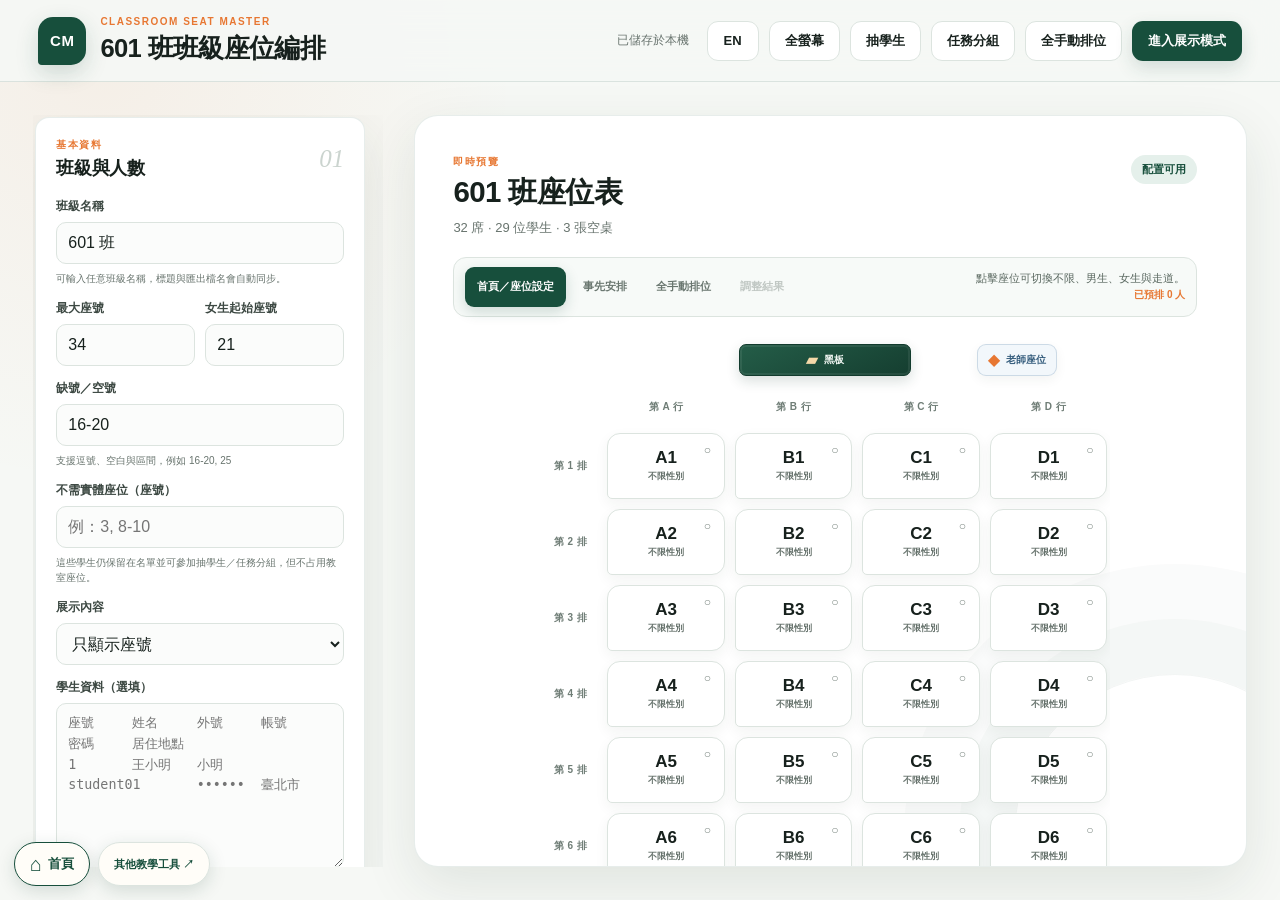
==== index.html @ 59cccfbb "feat: improve classroom layouts and activity grouping" ====
<!doctype html>
<html lang="zh-Hant">
  <head>
    <meta charset="UTF-8" />
    <meta name="viewport" content="width=device-width, initial-scale=1" />
    <meta name="color-scheme" content="light" />
    <title>Classroom Seat Master｜班級座位編排</title>
    <link rel="icon" href="data:image/svg+xml,%3Csvg xmlns='http://www.w3.org/2000/svg' viewBox='0 0 64 64'%3E%3Crect width='64' height='64' rx='16' fill='%23174f3c'/%3E%3Cpath d='M18 18h28v9H27v10h19v9H18z' fill='%23fff'/%3E%3Ccircle cx='46' cy='18' r='7' fill='%23e77732'/%3E%3C/svg%3E" />
    <link rel="stylesheet" href="assets/styles.css" />
  </head>
  <body>
    <nav class="home-navigation" aria-label="首頁導覽" data-i18n-aria-label="home.navigation">
      <button id="homeButton" class="home-button" type="button" data-go-home><span aria-hidden="true">⌂</span><span id="homeButtonText" data-i18n="home.back">回首頁</span></button>
      <a id="otherToolsLink" data-polik-category-return href="https://polik18.github.io/education.html" data-i18n="home.otherTools">其他教學工具 ↗</a>
    </nav>
    <header class="app-header">
      <div class="brand">
        <span class="brand-mark" aria-hidden="true">CM</span>
        <div>
          <p class="eyebrow">CLASSROOM SEAT MASTER</p>
          <h1 id="pageTitle">班級座位編排</h1>
        </div>
      </div>
      <div class="header-actions admin-only">
        <span class="save-status" id="saveStatus" aria-live="polite" data-i18n="common.saved">已儲存於本機</span>
        <button class="button button-secondary language-button" type="button"><span data-language-label>EN</span></button>
        <button class="button button-secondary" id="fullscreenButton" type="button" data-i18n="common.fullscreen">全螢幕</button>
        <button class="button button-secondary student-draw-open" type="button" data-i18n="picker.title">抽學生</button>
        <button class="button button-secondary" id="groupPlannerOpen" type="button" data-i18n="groups.open">任務分組</button>
        <button class="button button-secondary" id="manualStartButton" type="button" data-i18n="mode.manual">全手動排位</button>
        <button class="button button-primary" id="presentationButton" type="button" data-i18n="common.presentation">進入展示模式</button>
      </div>
      <div class="header-actions presentation-only">
        <button class="button button-secondary student-draw-open" type="button" data-i18n="picker.title">抽學生</button>
        <button class="button button-secondary language-button" type="button"><span data-language-label>EN</span></button>
        <button class="button button-secondary sound-button" id="soundButton" type="button" aria-pressed="true">
          <span aria-hidden="true">♪</span>
          <span id="soundButtonText">音效開啟</span>
        </button>
        <div class="presentation-rotation" role="group" aria-label="旋轉整間教室" data-i18n-aria-label="admin.rotateLayout">
          <button class="button button-secondary presentation-rotate-button" id="presentationRotateCounterclockwiseButton" type="button">
            <span aria-hidden="true">↶</span><span class="visually-hidden" data-i18n="admin.rotateCounterclockwise">逆時針 90°</span>
          </button>
          <button class="button button-secondary presentation-rotate-button" id="presentationRotateClockwiseButton" type="button">
            <span aria-hidden="true">↷</span><span class="visually-hidden" data-i18n="admin.rotateClockwise">順時針 90°</span>
          </button>
        </div>
        <button class="button button-secondary" id="presentationFullscreenButton" type="button" data-i18n="common.fullscreen">全螢幕</button>
        <button class="button button-quiet" id="adminButton" type="button" data-i18n="common.exitPresentation">結束展示</button>
      </div>
    </header>

    <main class="app-shell">
      <aside id="manualPanel" class="manual-panel panel-section admin-only" aria-labelledby="manualTitle" hidden>
        <h2 id="manualTitle" data-i18n="mode.manual">全手動排位</h2>
        <p id="manualProgress" aria-live="polite"></p>
        <progress id="manualProgressBar" aria-label="排位進度" data-i18n-aria-label="manual.progressLabel" max="1" value="0"></progress>
        <details class="manual-rules"><summary data-i18n="manual.rulesTitle">手動排位說明</summary><p class="manual-instructions" data-i18n="manual.instructions">選學生 → 點座位。也可拖曳；點已排學生可移動或交換。</p><p class="manual-rules-note" data-i18n="manual.rulesNote">沿用目前結果或預排位置起步。手動排位由老師決定，不套用抽籤的性別與固定限制；走道不能坐人。</p></details>
        <p id="manualCapacity" class="manual-capacity" role="alert" hidden></p>
        <label class="field"><span class="visually-hidden" data-i18n="manual.search">搜尋座號或姓名</span><input id="manualSearch" type="search" autocomplete="off" placeholder="搜尋座號／姓名" data-i18n-placeholder="manual.search" /></label>
        <div class="manual-filters" role="group" aria-label="名單篩選" data-i18n-aria-label="manual.filterLabel">
          <button type="button" data-manual-filter="pending" aria-pressed="true" data-i18n="manual.pending">待排學生</button>
          <button type="button" data-manual-filter="all" aria-pressed="false" data-i18n="manual.all">全班名單</button>
        </div>
        <div id="manualStudents" class="manual-students"></div>
        <h3 class="manual-subheading" data-i18n="manual.nonSeatHeading">不需實體座位</h3>
        <div id="manualNonSeatStudents" class="manual-students non-seat-roster"></div>
        <div class="manual-selection">
          <strong id="manualCurrent" aria-live="polite"></strong>
          <label class="manual-auto"><input id="manualAutoNext" type="checkbox" checked /><span data-i18n="manual.autoNext">排好後自動選下一位</span></label>
          <div class="manual-tools">
            <button id="manualUnseatButton" class="button button-secondary" type="button" data-i18n="manual.unseat">移回待排</button>
            <button id="manualCancelSelection" class="button button-secondary" type="button" data-i18n="manual.cancelSelection">取消選取</button>
            <button id="manualUndoButton" class="button button-secondary" type="button" data-i18n="manual.undo">復原</button>
            <button id="manualRedoButton" class="button button-secondary" type="button" data-i18n="manual.redo">重做</button>
          </div>
          <p id="manualFeedback" class="manual-feedback" role="status" aria-live="polite" data-i18n="manual.saved">草稿自動儲存，可隨時回來繼續。</p>
          <button id="manualFinishButton" class="button button-primary" type="button" data-i18n="manual.finish">完成並展示</button>
          <button id="manualClearButton" class="button button-quiet" type="button" data-i18n="manual.clear">全部移回待排</button>
        </div>
      </aside>
      <aside class="control-panel admin-only" aria-label="座位設定">
        <section class="panel-section">
          <div class="section-heading">
            <div>
              <p class="step-label" data-i18n="admin.basic">基本資料</p>
              <h2 data-i18n="admin.classAndStudents">班級與人數</h2>
            </div>
            <span class="section-number">01</span>
          </div>

          <label class="field field-wide">
            <span data-i18n="admin.className">班級名稱</span>
            <input id="classNameInput" type="text" maxlength="30" value="601 班" />
            <small data-i18n="admin.classNameHelp">可輸入任意班級名稱，標題與匯出檔名會自動同步。</small>
          </label>

          <div class="field-grid">
            <label class="field">
              <span data-i18n="admin.maxNumber">最大座號</span>
              <input id="maxNumberInput" type="number" min="1" max="999" value="34" />
            </label>
            <label class="field">
              <span data-i18n="admin.femaleStart">女生起始座號</span>
              <input id="femaleStartInput" type="number" min="1" max="999" value="21" />
            </label>
          </div>

          <label class="field field-wide">
            <span data-i18n="admin.emptyNumbers">缺號／空號</span>
            <input id="emptyNumbersInput" type="text" value="16-20" placeholder="例：16-20, 25" data-i18n-placeholder="admin.emptyPlaceholder" />
            <small data-i18n="admin.emptyHelp">支援逗號、空白與區間，例如 16-20, 25</small>
          </label>

          <label class="field field-wide">
            <span data-i18n="admin.noPhysicalSeat">不需實體座位（座號）</span>
            <input id="seatExcludedNumbersInput" type="text" value="" placeholder="例：3, 8-10" data-i18n-placeholder="admin.noPhysicalSeatPlaceholder" />
            <small data-i18n="admin.noPhysicalSeatHelp">這些學生仍保留在名單並可參加抽學生／任務分組，但不占用教室座位。</small>
          </label>

          <label class="field field-wide">
            <span data-i18n="admin.displayContent">展示內容</span>
            <select id="displayModeInput">
              <option value="number" data-i18n="admin.numberOnly">只顯示座號</option>
              <option value="name" data-i18n="admin.nameOnly">只顯示姓名</option>
              <option value="both" data-i18n="admin.numberAndName">座號＋姓名</option>
            </select>
          </label>

          <label class="field field-wide">
            <span data-i18n="admin.studentData">學生資料（選填）</span>
            <textarea id="studentDataInput" rows="7" placeholder="座號　姓名　外號　帳號　密碼　居住地點" data-i18n-placeholder="admin.dataPlaceholder"></textarea>
            <small data-i18n="admin.dataHelp">第一列填欄名，可直接貼上 Excel；姓名後方可增加任意資料欄位。</small>
            <small class="privacy-note" data-i18n="admin.dataPrivacy">資料會在展示模式點擊學生卡牌後顯示；密碼類欄位預設遮罩，請仍避免輸入不應公開的敏感資訊。</small>
          </label>

          <div class="student-summary" id="studentSummary" aria-live="polite"></div>
        </section>

        <section class="panel-section">
          <div class="section-heading">
            <div>
              <p class="step-label" data-i18n="admin.space">空間配置</p>
              <h2 data-i18n="admin.grid">教室網格</h2>
            </div>
            <span class="section-number">02</span>
          </div>

          <div class="field-grid" id="gridDimensions">
            <label class="field">
              <span data-i18n="admin.columns">直行數</span>
              <input id="colsInput" type="number" min="1" max="12" value="4" />
            </label>
            <label class="field">
              <span data-i18n="admin.rows">橫排數</span>
              <input id="rowsInput" type="number" min="1" max="12" value="8" />
            </label>
          </div>

          <div class="layout-rotation">
            <div>
              <strong data-i18n="admin.rotateLayout">旋轉整間教室</strong>
              <small data-i18n="admin.rotateHelp">每次旋轉 90°；學生座位、黑板、門與老師座位會一起轉，座位屬性、預排與抽籤結果都會保留。</small>
            </div>
            <div class="rotation-buttons">
              <button class="button button-secondary" id="rotateCounterclockwiseButton" type="button">
                <span aria-hidden="true">↶</span><span data-i18n="admin.rotateCounterclockwise">逆時針 90°</span>
              </button>
              <button class="button button-secondary" id="rotateClockwiseButton" type="button">
                <span data-i18n="admin.rotateClockwise">順時針 90°</span><span aria-hidden="true">↷</span>
              </button>
            </div>
          </div>

          <div class="room-template-tools">
            <strong data-i18n="room.templates">教室版型</strong>
            <div class="room-template-buttons">
              <button class="button button-secondary" type="button" data-room-template="grid" data-i18n="room.templateGrid">矩形網格</button>
              <button class="button button-secondary" type="button" data-room-template="islands" data-i18n="room.templateIslands">島型小組桌</button>
              <button class="button button-secondary" type="button" data-room-template="round" data-i18n="room.templateRound">圓桌</button>
              <button class="button button-secondary" type="button" data-room-template="u" data-i18n="room.templateU">U 型教室</button>
              <button class="button button-secondary" id="roomUndoButton" type="button" data-i18n="room.undo" disabled>復原桌位編輯</button>
              <button class="button button-secondary" id="roomRedoButton" type="button" data-i18n="room.redo" disabled>重做桌位編輯</button>
            </div>
            <div id="roomLayoutToolbar" class="room-layout-toolbar" hidden>
              <label class="room-edit-toggle"><input id="roomEditToggle" type="checkbox"><span data-i18n="room.editLayout">編輯桌組與動線</span></label>
              <label class="room-edit-toggle"><span data-i18n="room.tableShape">選取桌型</span><select id="roomTableTypeSelect"><option value="rect" data-i18n="room.shapeRect">矩形桌</option><option value="round" data-i18n="room.shapeRound">圓桌</option><option value="u" data-i18n="room.shapeU">U 型桌</option></select></label>
              <label class="room-edit-toggle"><span data-i18n="room.tableWidth">桌寬 %</span><input id="roomTableWidthInput" type="number" min="18" max="80" value="30"></label>
              <label class="room-edit-toggle"><span data-i18n="room.tableHeight">桌高 %</span><input id="roomTableHeightInput" type="number" min="18" max="80" value="30"></label>
              <button id="roomRotateLeft" class="button button-secondary" type="button" data-i18n="room.rotateLeft">左轉 15°</button>
              <button id="roomRotateRight" class="button button-secondary" type="button" data-i18n="room.rotateRight">右轉 15°</button>
              <button id="roomDuplicateTable" class="button button-secondary" type="button" data-i18n="room.duplicate">複製桌組</button>
              <button id="roomAddTable" class="button button-secondary" type="button" data-i18n="room.addTable">新增 4 人桌</button>
              <button id="roomAddSeat" class="button button-secondary" type="button" data-i18n="room.addSeat">為選取桌加座位</button>
              <button id="roomRemoveSeat" class="button button-secondary" type="button" data-i18n="room.removeSeat">移除選取桌末位</button>
              <label class="room-edit-toggle"><span data-i18n="room.seatCount">每桌座位數</span><input id="roomSeatCountInput" type="number" min="1" max="60" value="4"></label>
              <label class="room-edit-toggle"><span data-i18n="room.seatX">選取座位 X</span><input id="roomSeatXInput" type="number" min="2" max="98" step="1" disabled></label>
              <label class="room-edit-toggle"><span data-i18n="room.seatY">Y</span><input id="roomSeatYInput" type="number" min="2" max="98" step="1" disabled></label>
              <button id="roomAutoArrangeSeats" class="button button-secondary" type="button" data-i18n="room.autoArrangeSeats">自動排列此桌座位</button>
              <label class="room-edit-toggle" id="roomUOpeningControl"><span data-i18n="room.opening">U 型開口</span><select id="roomUOpeningSelect"><option value="bottom" data-i18n="room.openBottom">朝下</option><option value="top" data-i18n="room.openTop">朝上</option><option value="left" data-i18n="room.openLeft">朝左</option><option value="right" data-i18n="room.openRight">朝右</option></select></label>
              <label class="room-edit-toggle" id="roomRoundRadiusControl"><span data-i18n="room.roundRadius">圓桌座位半徑</span><input id="roomRoundRadiusInput" type="range" min="28" max="49" value="44"></label>
              <div id="roomEdgeControls" class="room-edge-controls">
                <label><span data-i18n="room.edgeTop">上邊</span><input id="roomEdgeTopInput" data-room-edge="top" type="number" min="0" max="60"></label>
                <label><span data-i18n="room.edgeRight">右邊</span><input id="roomEdgeRightInput" data-room-edge="right" type="number" min="0" max="60"></label>
                <label><span data-i18n="room.edgeBottom">下邊</span><input id="roomEdgeBottomInput" data-room-edge="bottom" type="number" min="0" max="60"></label>
                <label><span data-i18n="room.edgeLeft">左邊</span><input id="roomEdgeLeftInput" data-room-edge="left" type="number" min="0" max="60"></label>
              </div>
              <button id="roomDeleteTable" class="button button-secondary" type="button" data-i18n="room.delete">刪除選取桌</button>
              <button id="roomAddPath" class="button button-secondary" type="button" data-i18n="room.addPath">新增輪椅／主要通道</button>
              <label class="path-width-control"><span data-i18n="room.pathWidth">通道寬度</span><input id="roomPathWidthInput" type="range" min="3" max="24" value="8"></label>
              <label class="path-width-control"><span data-i18n="room.zoom">畫布縮放</span><input id="roomZoomInput" type="range" min="60" max="150" value="100"><output id="roomZoomOutput">100%</output></label>
              <button id="roomZoomReset" class="button button-secondary" type="button" data-i18n="room.zoomReset">重設視圖</button>
            </div>
            <p id="roomGeometryStatus" class="room-geometry-status" role="status"></p>
            <small class="room-geometry-help" data-i18n="room.geometryHelp">調整桌型、開口、各邊座位數或自動排列，會重排該桌座位；手動位置可用復原還原。</small>
            <small data-i18n="room.templateHelp">版型可拖曳桌組；通道以獨立區域表示，不會產生座位。桌面拖曳外，亦可用工具列旋轉與複製。</small>
          </div>

          <div class="gender-patterns">
            <div class="gender-pattern-heading">
              <strong data-i18n="admin.genderPatterns">男女交錯快速配置</strong>
              <small data-i18n="admin.genderPatternsHelp">一鍵套用男女座位限制；走道會保留，人數不平均時會自動留下必要的不限座位。</small>
            </div>
            <div class="gender-pattern-buttons">
              <button class="gender-pattern-button" type="button" data-gender-pattern="tableSequence" hidden>
                <span class="gender-pattern-preview pattern-rows" aria-hidden="true"><i></i><i></i><i></i><i></i></span>
                <span data-i18n="admin.genderTableSequence">各桌依座位順序交錯</span>
              </button>
              <button class="gender-pattern-button" type="button" data-gender-pattern="rows">
                <span class="gender-pattern-preview pattern-rows" aria-hidden="true"><i></i><i></i><i></i><i></i></span>
                <span data-i18n="admin.genderRows">橫排交錯</span>
              </button>
              <button class="gender-pattern-button" type="button" data-gender-pattern="columns">
                <span class="gender-pattern-preview pattern-columns" aria-hidden="true"><i></i><i></i><i></i><i></i></span>
                <span data-i18n="admin.genderColumns">直行交錯</span>
              </button>
              <button class="gender-pattern-button" type="button" data-gender-pattern="checkerboard">
                <span class="gender-pattern-preview pattern-checkerboard" aria-hidden="true"><i></i><i></i><i></i><i></i></span>
                <span data-i18n="admin.genderCheckerboard">棋盤交錯</span>
              </button>
            </div>
          </div>

          <div class="room-marker-settings">
            <div class="room-marker-heading">
              <strong data-i18n="admin.roomMarkers">教室標記位置</strong>
              <small data-i18n="admin.roomMarkersHelp">黑板、門與老師座位可各自放在教室四周，也可隱藏。</small>
            </div>
            <div class="room-marker-fields">
              <div class="room-marker-control">
                <label class="field">
                  <span data-i18n="admin.boardPosition">黑板</span>
                  <select id="boardPositionInput" data-room-position-select></select>
                </label>
                <label class="field range-field">
                  <span class="range-label"><span data-i18n="admin.boardLength">黑板長度</span><output id="boardLengthOutput" for="boardLengthInput">3 / 5</output></span>
                  <input id="boardLengthInput" type="range" min="1" max="5" step="1" value="3" />
                </label>
              </div>
              <div class="room-marker-control">
                <label class="field">
                  <span data-i18n="admin.doorPosition">門</span>
                  <select id="doorPositionInput" data-room-position-select></select>
                </label>
                <label class="field range-field">
                  <span class="range-label"><span data-i18n="admin.positionFineTune">位置微調</span><output id="doorOffsetOutput" for="doorOffsetInput">0 px</output></span>
                  <input id="doorOffsetInput" type="range" min="-60" max="60" step="1" value="0" />
                </label>
              </div>
              <div class="room-marker-control">
                <label class="field">
                  <span data-i18n="admin.teacherPosition">老師座位</span>
                  <select id="teacherPositionInput" data-room-position-select></select>
                </label>
                <label class="field range-field">
                  <span class="range-label"><span data-i18n="admin.positionFineTune">位置微調</span><output id="teacherOffsetOutput" for="teacherOffsetInput">0 px</output></span>
                  <input id="teacherOffsetInput" type="range" min="-60" max="60" step="1" value="0" />
                </label>
              </div>
            </div>
          </div>

          <div class="legend" aria-label="座位狀態圖例">
            <span><i class="legend-dot general"></i><b data-i18n="seat.generalShort">不限</b></span>
            <span><i class="legend-dot male"></i><b data-i18n="seat.maleShort">男生</b></span>
            <span><i class="legend-dot female"></i><b data-i18n="seat.femaleShort">女生</b></span>
            <span><i class="legend-dot aisle"></i><b data-i18n="seat.aisleShort">走道</b></span>
          </div>

          <p class="hint-box" data-i18n="admin.gridHelp">行數、排數可隨時增減，變更後會自動重建網格並保留仍存在的座位設定。點座位切換四種狀態；點右上角可固定座號，點外圍標籤可整批切換。</p>
        </section>

        <section class="panel-section compact-section">
          <div class="section-heading">
            <div>
              <p class="step-label" data-i18n="admin.dataTools">資料工具</p>
              <h2 data-i18n="admin.backupReset">備份與重設</h2>
            </div>
            <span class="section-number">03</span>
          </div>
          <div class="tool-grid">
            <button class="button button-secondary" id="exportButton" type="button" data-i18n="admin.export">匯出設定</button>
            <button class="button button-secondary" id="importButton" type="button" data-i18n="admin.import">匯入設定</button>
            <button class="button button-secondary" id="clearPinsButton" type="button" data-i18n="admin.clearPins">清除固定</button>
            <button class="button button-danger" id="resetButton" type="button" data-i18n="admin.reset">恢復預設</button>
          </div>
          <input id="importFileInput" type="file" accept="application/json,.json" hidden />
        </section>
      </aside>

      <section class="classroom-stage" aria-label="教室座位圖">
        <div class="presentation-decor presentation-only" aria-hidden="true">
          <span class="aurora aurora-one"></span>
          <span class="aurora aurora-two"></span>
          <span class="spark spark-one">✦</span>
          <span class="spark spark-two">✦</span>
          <span class="spark spark-three">·</span>
        </div>
        <div class="stage-heading">
          <div>
            <p class="step-label admin-only" data-i18n="stage.preview">即時預覽</p>
            <h2 id="stageTitle">601 班座位表</h2>
            <p class="stage-subtitle admin-only" id="stageSubtitle">32 席 · 29 位學生 · 3 張空桌</p>
            <p class="stage-subtitle presentation-only" data-i18n="stage.draw">座位抽籤</p>
          </div>
          <div class="status-key admin-only">
            <span id="capacityBadge">容量充足</span>
          </div>
        </div>

        <div class="admin-mode-bar admin-only" aria-label="管理模式">
          <div class="mode-tabs" role="tablist">
            <button class="mode-tab is-active" type="button" data-admin-mode="layout" role="tab" aria-selected="true" data-i18n="mode.layout">首頁／座位設定</button>
            <button class="mode-tab" type="button" data-admin-mode="prearrange" role="tab" aria-selected="false" data-i18n="mode.prearrange">事先安排</button>
            <button class="mode-tab" type="button" data-admin-mode="manual" role="tab" aria-selected="false" data-i18n="mode.manual">全手動排位</button>
            <button class="mode-tab" id="adjustModeButton" type="button" data-admin-mode="adjust" role="tab" aria-selected="false" data-i18n="mode.adjust" disabled>調整結果</button>
          </div>
          <div class="mode-guidance">
            <p id="adminModeHelp">點擊座位可切換不限、男生、女生與走道。</p>
            <span id="prearrangeCount">已預排 0 人</span>
          </div>
        </div>

        <div class="room-layout" id="roomLayout">
          <div class="room-edge room-edge-top">
            <div class="room-slot" data-room-slot="top-start"></div>
            <div class="room-slot" data-room-slot="top-center"></div>
            <div class="room-slot" data-room-slot="top-end"></div>
          </div>
          <div class="room-edge room-edge-left">
            <div class="room-slot" data-room-slot="left-start"></div>
            <div class="room-slot" data-room-slot="left-center"></div>
            <div class="room-slot" data-room-slot="left-end"></div>
          </div>
          <div class="grid-scroll">
            <div id="seatGrid" class="seat-grid" aria-label="座位配置網格"></div>
          </div>
          <div class="room-edge room-edge-right">
            <div class="room-slot" data-room-slot="right-start"></div>
            <div class="room-slot" data-room-slot="right-center"></div>
            <div class="room-slot" data-room-slot="right-end"></div>
          </div>
          <div class="room-edge room-edge-bottom">
            <div class="room-slot" data-room-slot="bottom-start"></div>
            <div class="room-slot" data-room-slot="bottom-center"></div>
            <div class="room-slot" data-room-slot="bottom-end"></div>
          </div>
        </div>

        <div class="draw-panel presentation-only">
          <p id="drawMessage" data-i18n="draw.ready">按下按鈕，開始公平隨機排位</p>
          <button class="draw-button" id="drawButton" type="button">
            <span class="draw-icon" aria-hidden="true">↻</span>
            <span id="drawButtonText" data-i18n="draw.start">開始抽籤</span>
          </button>
          <button class="button button-secondary" id="skipDrawButton" type="button" data-i18n="draw.skip" hidden>直接揭曉</button>
        </div>

        <div id="drawSpotlight" class="draw-spotlight" aria-hidden="true"></div>
        <div id="drawCountdown" class="draw-countdown presentation-only" aria-live="polite" aria-atomic="true">
          <p class="countdown-caption" data-i18n="draw.getReady">全班注意，座位即將揭曉</p>
          <span id="drawCountdownText">3</span>
        </div>
        <div id="celebrationLayer" class="celebration-layer presentation-only" aria-hidden="true"></div>
      </section>
    </main>

    <dialog id="studentDrawDialog" class="student-draw-dialog" aria-labelledby="studentDrawTitle">
      <div class="student-draw-shell">
        <header class="student-draw-header">
          <div><p class="step-label" id="studentDrawClass"></p><h2 id="studentDrawTitle" data-i18n="picker.title">抽學生</h2></div>
          <div class="student-draw-actions">
            <button class="button button-secondary" type="button" data-go-home data-i18n="home.back">回首頁</button>
            <button id="studentDrawSound" class="button button-secondary" type="button" aria-pressed="true"></button>
            <button id="studentDrawClose" class="button button-secondary" type="button" data-i18n="picker.close">關閉</button>
          </div>
        </header>
        <div class="student-draw-settings">
          <label><span data-i18n="picker.count">一次抽幾位</span><input id="studentDrawCount" type="number" min="1" max="999" step="1" value="1" required /></label>
          <label class="picker-repeat"><input id="studentDrawNoRepeat" type="checkbox" checked /><span data-i18n="picker.noRepeat">本輪不重複</span></label>
          <span id="studentDrawPool"></span>
        </div>
        <section id="studentDrawStage" class="student-draw-stage" aria-busy="false">
          <div class="picker-orbit" aria-hidden="true"></div>
          <p id="studentDrawPhase" class="picker-phase" data-i18n="picker.ready">下一位，會是誰？</p>
          <div id="studentDrawCards" class="student-draw-cards"></div>
          <div id="studentDrawConfetti" class="celebration-layer" aria-hidden="true"></div>
        </section>
        <p id="studentDrawAnnouncement" class="visually-hidden" role="status" aria-live="polite" aria-atomic="true"></p>
        <div class="student-draw-controls">
          <button id="studentDrawStart" class="draw-button" type="button" data-i18n="picker.start">開始抽學生</button>
          <button id="studentDrawSkip" class="button button-secondary" type="button" data-i18n="draw.skip" hidden>直接揭曉</button>
          <button id="studentDrawReset" class="button button-secondary" type="button" data-i18n="picker.reset">重開一輪</button>
        </div>
        <details class="student-draw-history"><summary data-i18n="picker.history">本輪抽選紀錄</summary><ol id="studentDrawHistory"></ol></details>
      </div>
    </dialog>

    <dialog id="groupPlannerDialog" class="group-planner-dialog" aria-labelledby="groupPlannerTitle">
      <div class="group-planner-shell">
        <header class="student-draw-header">
          <div><p class="step-label" data-i18n="groups.eyebrow">TEMPORARY ACTIVITY</p><h2 id="groupPlannerTitle" data-i18n="groups.title">任務分組</h2></div>
          <div class="student-draw-actions"><select id="groupSavedTasks" aria-label="已儲存的任務"></select><button id="groupNewTask" class="button button-secondary" type="button" data-i18n="groups.newTask">新增任務</button><button id="groupPlannerClose" class="button button-secondary" type="button" data-i18n="picker.close">關閉</button></div>
        </header>
        <div class="group-planner-settings">
          <label><span data-i18n="groups.name">任務名稱</span><input id="groupTaskName" type="text" maxlength="60" placeholder="例：自然科報告" /></label>
          <label><span data-i18n="groups.size">每組人數</span><select id="groupSize"><option>2</option><option>3</option><option selected>4</option><option>5</option><option>6</option></select></label>
          <label><span data-i18n="groups.strategy">分組方式</span><select id="groupStrategy"><option value="random" data-i18n="groups.random">隨機混合</option><option value="balanced" data-i18n="groups.balanced">盡量男女均衡</option><option value="same" data-i18n="groups.same">依性別分組</option></select></label>
        </div>
        <section class="group-roster-section group-table-preassign"><div class="group-section-heading"><strong data-i18n="groups.preassignTables">任務座位預排（選填）</strong></div><div id="groupTablePreassign" class="group-table-preassign-list"></div></section>
        <section class="group-roster-section">
          <div class="group-section-heading"><strong data-i18n="groups.roster">本次參與名單</strong><button id="groupSelectAll" class="text-button" type="button" data-i18n="groups.selectAll">全選</button></div>
          <p class="group-help" data-i18n="groups.preassignHelp">勾選學生；抽組前可指定組別，其餘由系統抽入剩餘組別。無實體座位學生仍可參加。</p>
          <div id="groupRoster" class="group-roster"></div>
        </section>
        <div class="group-actions">
          <button id="groupDrawButton" class="button button-primary" type="button" data-i18n="groups.draw">立即抽全班</button>
          <button id="groupRedrawButton" class="button button-secondary" type="button" data-i18n="groups.redrawUnlocked" disabled>重抽未鎖定組別</button>
          <button id="groupUndoButton" class="button button-secondary" type="button" data-i18n="manual.undo" disabled>復原</button>
          <button id="groupRedoButton" class="button button-secondary" type="button" data-i18n="manual.redo" disabled>重做</button>
          <button id="groupPrintButton" class="button button-secondary" type="button" data-i18n="groups.print" disabled>列印分組</button>
        </div>
        <p id="groupStatus" class="group-status" role="status" aria-live="polite"></p>
        <div id="groupResults" class="group-results"></div>
      </div>
    </dialog>

    <dialog id="pinDialog" class="pin-dialog">
      <form method="dialog" id="pinForm">
        <div class="dialog-heading">
          <div>
            <p class="step-label" data-i18n="pin.heading">固定座位</p>
            <h2 id="pinDialogTitle">指定學生</h2>
          </div>
          <button class="icon-button" value="cancel" aria-label="關閉" type="submit">×</button>
        </div>
        <label class="field field-wide">
          <span data-i18n="pin.number">座號</span>
          <select id="pinStudentSelect"></select>
          <small id="pinHelp" data-i18n="pin.help">固定設定只會在管理模式顯示。</small>
        </label>
        <div id="pinValidationPanel" class="validation-panel" role="status" aria-live="polite" aria-atomic="true" hidden></div>
        <div class="dialog-actions">
          <button class="button button-secondary" type="button" data-go-home data-i18n="home.back">回首頁</button>
          <button class="button button-secondary" value="cancel" type="submit" data-i18n="common.cancel">取消</button>
          <button class="button button-primary" id="confirmPinButton" value="default" type="submit" data-i18n="common.apply">套用</button>
        </div>
      </form>
    </dialog>

    <div id="studentProfileOverlay" class="student-profile-overlay" role="dialog" aria-modal="true" aria-labelledby="studentProfileName" hidden>
      <button class="button button-secondary profile-home" type="button" data-go-home data-i18n="home.back">回首頁</button>
      <button class="profile-close" id="studentProfileClose" type="button" aria-label="關閉">×</button>
      <div class="student-profile-card" id="studentProfileCard">
        <div class="student-profile-inner">
          <section class="profile-face profile-front" aria-hidden="true">
            <span class="profile-orbit" aria-hidden="true"></span>
            <p id="studentProfileNumber">No. 1</p>
            <h2 id="studentProfileFrontName">學生姓名</h2>
            <small data-i18n="profile.flipping">正在翻開學生資料卡…</small>
          </section>
          <section class="profile-face profile-back">
            <div class="profile-heading">
              <div>
                <p id="studentProfileBackNumber">No. 1</p>
                <h2 id="studentProfileName">學生姓名</h2>
              </div>
              <span class="profile-badge" data-i18n="profile.badge">STUDENT CARD</span>
            </div>
            <div id="studentProfileFields" class="profile-fields"></div>
            <p class="profile-hint" id="studentProfileHint" data-i18n="profile.closeHint">點卡片外側或按 Esc 關閉</p>
          </section>
        </div>
      </div>
    </div>

    <aside id="validationNotice" class="validation-notice admin-only" hidden>
      <button id="validationToggle" class="validation-toggle" type="button" aria-controls="validationPanel" aria-expanded="true">
        <strong id="validationNoticeTitle"></strong>
        <span id="validationToggleLabel"></span>
      </button>
      <div id="validationPanel" class="validation-panel" role="alert" aria-atomic="true" hidden></div>
    </aside>
    <div id="toast" class="toast" role="status" aria-live="polite"></div>

    <script src="js/constants.js"></script>
    <script src="js/i18n.js"></script>
    <script src="js/storage.js"></script>
    <script src="js/seat-engine.js"></script>
    <script src="js/group-planner.js"></script>
    <script src="js/room-layout.js"></script>
    <script src="js/ui.js"></script>
    <script src="js/group-ui.js"></script>
    <script src="js/sound.js"></script>
    <script src="js/draw-effects.js"></script>
    <script src="js/student-draw.js"></script>
    <script src="js/manual-seating.js"></script>
    <script src="js/app.js"></script>
<script src="https://polik18.github.io/assets/site-stats.js" defer></script>
</body>
</html>
---- assets/styles.css ----
:root {
  --ink: #17211d;
  --muted: #68746e;
  --line: #dce4df;
  --paper: #f6f8f5;
  --surface: #ffffff;
  --green: #174f3c;
  --green-deep: #103d2e;
  --green-soft: #e5f0eb;
  --orange: #e77732;
  --male: #dceeff;
  --male-line: #85b7e6;
  --female: #ffe5ed;
  --female-line: #e99ab4;
  --aisle: #e5e7e6;
  --aisle-line: #aeb6b2;
  --danger: #a94848;
  --shadow: 0 18px 54px rgba(30, 56, 44, 0.1);
  --radius-lg: 24px;
  --radius-md: 14px;
}

* { box-sizing: border-box; }
[hidden] { display: none !important; }

html { min-height: 100%; background: var(--paper); }

body {
  min-width: 320px;
  min-height: 100vh;
  margin: 0;
  color: var(--ink);
  background:
    radial-gradient(circle at 8% 8%, rgba(231, 119, 50, 0.07), transparent 26rem),
    var(--paper);
  font-family: -apple-system, BlinkMacSystemFont, "Segoe UI", "Noto Sans TC", "PingFang TC", sans-serif;
  -webkit-font-smoothing: antialiased;
}

button, input, select { font: inherit; }
button { color: inherit; }

.home-navigation { position: fixed; left: 14px; bottom: max(14px, env(safe-area-inset-bottom)); z-index: 2147483647; display: flex; gap: 8px; align-items: center; }
.home-button, .home-navigation a { display: inline-flex; align-items: center; justify-content: center; gap: 6px; min-height: 44px; padding: 8px 15px; border: 1px solid #174f3c; border-radius: 99px; font-size: 13px; font-weight: 800; text-decoration: none; box-shadow: 0 5px 18px #173e3026; cursor: pointer; }
.home-button { color: white; background: var(--green); }
.home-button > span:first-child { font-size: 20px; line-height: 1; }
.home-button[aria-current="page"], .home-navigation a { color: var(--green); background: #fffdf8; }
.home-navigation a { font-size: 11px; border-color: var(--line); }
.home-button:focus-visible, .home-navigation a:focus-visible { outline: 3px solid var(--orange); outline-offset: 3px; }
.student-draw-actions { flex-wrap: wrap; justify-content: flex-end; }
.profile-home { position: absolute; top: 20px; left: 20px; }

.app-header {
  position: sticky;
  z-index: 20;
  top: 0;
  display: flex;
  align-items: center;
  justify-content: space-between;
  min-height: 82px;
  padding: 14px clamp(18px, 3vw, 44px);
  border-bottom: 1px solid rgba(23, 79, 60, 0.12);
  background: rgba(246, 248, 245, 0.9);
  backdrop-filter: blur(18px);
}

.brand, .header-actions, .section-heading, .dialog-heading, .dialog-actions {
  display: flex;
  align-items: center;
}

.brand { gap: 14px; }
.brand-mark {
  display: grid;
  width: 48px;
  height: 48px;
  place-items: center;
  border-radius: 15px 15px 15px 4px;
  color: white;
  background: var(--green);
  font-size: 15px;
  font-weight: 800;
  letter-spacing: 0.05em;
  box-shadow: 0 8px 22px rgba(23, 79, 60, 0.18);
}

h1, h2, p { margin-top: 0; }
h1 { margin-bottom: 0; font-size: clamp(20px, 2vw, 27px); letter-spacing: -0.025em; }
h2 { margin-bottom: 0; font-size: 18px; letter-spacing: -0.02em; }

.eyebrow, .step-label {
  margin-bottom: 4px;
  color: var(--orange);
  font-size: 10px;
  font-weight: 800;
  letter-spacing: 0.15em;
}

.header-actions { gap: 10px; }
.save-status { margin-right: 8px; color: var(--muted); font-size: 12px; }

.button {
  min-height: 40px;
  padding: 9px 15px;
  border: 1px solid transparent;
  border-radius: 11px;
  cursor: pointer;
  font-size: 13px;
  font-weight: 750;
  transition: transform 150ms ease, box-shadow 150ms ease, background 150ms ease;
}
.button:hover { transform: translateY(-1px); }
.button:active { transform: translateY(0); }
.button-primary { color: white; background: var(--green); box-shadow: 0 7px 18px rgba(23, 79, 60, 0.16); }
.button-primary:hover { background: var(--green-deep); }
.button-secondary { border-color: var(--line); background: var(--surface); }
.button-secondary:hover { border-color: #b9c8c0; }
.button-quiet { color: #52625a; background: transparent; }
.button-danger { border-color: #efd0d0; color: var(--danger); background: #fff8f8; }

.app-shell {
  display: grid;
  grid-template-columns: minmax(290px, 350px) minmax(600px, 1fr);
  gap: clamp(18px, 2.4vw, 34px);
  max-width: 1680px;
  margin: 0 auto;
  padding: clamp(18px, 2.6vw, 38px);
}

.control-panel { display: flex; flex-direction: column; gap: 16px; }
.panel-section, .classroom-stage {
  border: 1px solid rgba(23, 79, 60, 0.1);
  background: var(--surface);
  box-shadow: var(--shadow);
}
.panel-section { padding: 20px; border-radius: var(--radius-md); }
.section-heading { justify-content: space-between; margin-bottom: 18px; }
.section-number { color: #cbd4cf; font-family: Georgia, serif; font-size: 25px; font-style: italic; }

.field-grid { display: grid; grid-template-columns: 1fr 1fr; gap: 10px; }
.field { display: flex; flex-direction: column; gap: 7px; margin-bottom: 14px; }
.field > span { color: #3c4842; font-size: 12px; font-weight: 750; }
.field small { color: var(--muted); font-size: 10px; line-height: 1.5; }
.field input, .field select, .field textarea {
  width: 100%;
  min-height: 42px;
  padding: 9px 11px;
  border: 1px solid var(--line);
  border-radius: 10px;
  outline: none;
  color: var(--ink);
  background: #fbfcfb;
  transition: border 150ms ease, box-shadow 150ms ease;
}
.field textarea { min-height: 96px; resize: vertical; line-height: 1.55; }
.field .privacy-note { padding: 8px 9px; border-left: 3px solid #d29a43; color: #735b32; background: #fffaf0; }
.field input:focus, .field select:focus, .field textarea:focus { border-color: var(--green); box-shadow: 0 0 0 3px rgba(23, 79, 60, 0.1); }
.field input[type="range"] { min-height: 28px; padding: 0; border: 0; background: transparent; box-shadow: none; accent-color: var(--green); cursor: ew-resize; }
.visually-hidden { position: absolute !important; width: 1px !important; height: 1px !important; padding: 0 !important; overflow: hidden !important; clip: rect(0, 0, 0, 0) !important; white-space: nowrap !important; border: 0 !important; }

.student-summary {
  display: grid;
  grid-template-columns: repeat(3, 1fr);
  gap: 8px;
  margin-top: 4px;
}
.summary-chip { padding: 10px 8px; border-radius: 10px; text-align: center; background: var(--paper); }
.summary-chip strong { display: block; font-size: 19px; }
.summary-chip span { color: var(--muted); font-size: 10px; }

.legend { display: flex; flex-wrap: wrap; gap: 12px; margin: 3px 0 15px; color: var(--muted); font-size: 11px; }
.legend span { display: flex; align-items: center; gap: 5px; }
.legend b { font-weight: 500; }
.legend-dot { width: 9px; height: 9px; border-radius: 50%; border: 1px solid var(--line); background: white; }
.legend-dot.male { border-color: var(--male-line); background: var(--male); }
.legend-dot.female { border-color: var(--female-line); background: var(--female); }
.legend-dot.aisle { border-color: var(--aisle-line); background: var(--aisle); }

.hint-box { margin-bottom: 0; padding: 11px 12px; border-left: 3px solid var(--orange); color: #59675f; background: #fff7f1; font-size: 11px; line-height: 1.6; }
.layout-rotation, .gender-patterns, .room-marker-settings { margin: 14px 0; padding: 13px; border: 1px solid var(--line); border-radius: 12px; background: #f8faf9; }
.layout-rotation { display: flex; align-items: stretch; flex-direction: column; gap: 10px; }
.layout-rotation strong, .gender-pattern-heading strong, .room-marker-heading strong { display: block; color: #35423c; font-size: 12px; }
.layout-rotation small, .gender-pattern-heading small, .room-marker-heading small { display: block; margin-top: 4px; color: var(--muted); font-size: 10px; line-height: 1.45; }
.rotation-buttons { display: grid; grid-template-columns: 1fr 1fr; gap: 6px; }
.rotation-buttons .button { display: inline-flex; align-items: center; justify-content: center; gap: 6px; min-height: 36px; padding: 7px 10px; font-size: 11px; }
.rotation-buttons .button span[aria-hidden] { color: var(--orange); font-size: 18px; line-height: 1; }
.gender-pattern-heading { margin-bottom: 11px; }
.gender-pattern-buttons { display: grid; grid-template-columns: repeat(3, minmax(0, 1fr)); gap: 6px; }
.gender-pattern-button { display: flex; min-width: 0; min-height: 66px; align-items: center; justify-content: center; flex-direction: column; gap: 6px; padding: 7px 4px; border: 1px solid var(--line); border-radius: 10px; color: #46534c; background: white; cursor: pointer; font-size: 10px; font-weight: 800; transition: border 150ms ease, box-shadow 150ms ease, transform 150ms ease; }
.gender-pattern-button:hover { border-color: rgba(23,79,60,.35); box-shadow: 0 5px 13px rgba(23,79,60,.08); transform: translateY(-1px); }
.gender-pattern-button:focus-visible { outline: 3px solid rgba(23,79,60,.14); outline-offset: 1px; }
.gender-pattern-preview { display: grid; grid-template-columns: repeat(2, 15px); grid-template-rows: repeat(2, 10px); gap: 2px; padding: 3px; border-radius: 5px; background: #edf1ef; }
.gender-pattern-preview i { border-radius: 2px; background: var(--male); box-shadow: inset 0 0 0 1px var(--male-line); }
.pattern-rows i:nth-child(n+3), .pattern-columns i:nth-child(even), .pattern-checkerboard i:nth-child(2), .pattern-checkerboard i:nth-child(3) { background: var(--female); box-shadow: inset 0 0 0 1px var(--female-line); }
.pattern-columns i:nth-child(3) { background: var(--male); box-shadow: inset 0 0 0 1px var(--male-line); }
.room-marker-heading { margin-bottom: 11px; }
.room-marker-fields { display: grid; gap: 9px; }
.room-marker-control { display: grid; grid-template-columns: minmax(0, 1fr) minmax(0, 1.08fr); gap: 8px; padding-top: 9px; border-top: 1px dashed rgba(23,79,60,.12); }
.room-marker-control:first-child { padding-top: 0; border-top: 0; }
.room-marker-fields .field { min-width: 0; margin-bottom: 0; }
.room-marker-fields .field select { padding-right: 4px; font-size: 10px; }
.range-label { display: flex; align-items: center; justify-content: space-between; gap: 6px; }
.range-label output { flex-shrink: 0; color: var(--orange); font-size: 9px; font-weight: 850; font-variant-numeric: tabular-nums; }
.compact-section { margin-bottom: 8px; }
.tool-grid { display: grid; grid-template-columns: 1fr 1fr; gap: 8px; }

.classroom-stage {
  position: relative;
  min-width: 0;
  min-height: calc(100vh - 158px);
  padding: clamp(20px, 3vw, 42px);
  overflow: hidden;
  border-radius: var(--radius-lg);
}
.classroom-stage::after {
  position: absolute;
  right: -100px;
  bottom: -130px;
  width: 320px;
  height: 320px;
  border: 1px solid rgba(23, 79, 60, 0.055);
  border-radius: 50%;
  box-shadow: 0 0 0 55px rgba(23, 79, 60, 0.025), 0 0 0 110px rgba(23, 79, 60, 0.018);
  content: "";
  pointer-events: none;
}
.stage-heading { position: relative; z-index: 1; display: flex; justify-content: space-between; gap: 20px; margin-bottom: 24px; }
.stage-heading h2 { font-size: clamp(22px, 2.3vw, 32px); }
.stage-subtitle { margin: 6px 0 0; color: var(--muted); font-size: 13px; }
.status-key span { display: inline-flex; padding: 7px 11px; border-radius: 99px; color: var(--green); background: var(--green-soft); font-size: 11px; font-weight: 800; }
.status-key span.is-error { color: #994343; background: #fde9e9; }

.admin-mode-bar {
  position: relative;
  z-index: 4;
  display: flex;
  align-items: center;
  justify-content: space-between;
  gap: 16px;
  max-width: 1020px;
  margin: -4px auto 24px;
  padding: 9px 11px;
  border: 1px solid var(--line);
  border-radius: 13px;
  background: #f7faf8;
}
.mode-tabs { display: flex; gap: 5px; flex-shrink: 0; }
.mode-tab {
  min-height: 36px;
  padding: 7px 12px;
  border: 0;
  border-radius: 9px;
  color: #69766f;
  background: transparent;
  cursor: pointer;
  font-size: 11px;
  font-weight: 800;
}
.mode-tab:hover:not(:disabled) { color: var(--green); background: #eaf2ee; }
.mode-tab.is-active { color: white; background: var(--green); box-shadow: 0 5px 14px rgba(23,79,60,.18); }
.mode-tab:disabled { cursor: not-allowed; opacity: .38; }
.mode-guidance { min-width: 0; text-align: right; }
.mode-guidance p { margin: 0; color: #59675f; font-size: 11px; line-height: 1.4; }
.mode-guidance span { display: block; margin-top: 2px; color: var(--orange); font-size: 10px; font-weight: 800; }

.room-layout {
  position: relative;
  z-index: 2;
  display: grid;
  grid-template-columns: 78px minmax(0, 1fr) 78px;
  grid-template-rows: auto minmax(0, 1fr) auto;
  grid-template-areas:
    ". top ."
    "left grid right"
    ". bottom .";
  gap: 9px;
  max-width: 1190px;
  margin: 0 auto;
}
.room-edge { display: grid; gap: 6px; pointer-events: none; }
.room-edge-top { grid-area: top; grid-template-columns: repeat(3, minmax(0, 1fr)); }
.room-edge-bottom { grid-area: bottom; grid-template-columns: repeat(3, minmax(0, 1fr)); }
.room-edge-left { grid-area: left; grid-template-rows: repeat(3, minmax(54px, 1fr)); }
.room-edge-right { grid-area: right; grid-template-rows: repeat(3, minmax(54px, 1fr)); }
.room-slot { display: flex; flex-wrap: wrap; align-items: center; justify-content: center; min-width: 0; min-height: 38px; gap: 4px; }
.room-edge-left .room-slot, .room-edge-right .room-slot { flex-direction: column; }
.room-marker {
  --marker-offset: 0px;
  --marker-translate: translateX(var(--marker-offset));
  display: inline-flex;
  align-items: center;
  justify-content: center;
  gap: 6px;
  max-width: 100%;
  min-height: 32px;
  padding: 6px 10px;
  border: 1px solid rgba(23,79,60,.18);
  border-radius: 9px;
  color: var(--green);
  background: #f3f8f5;
  box-shadow: 0 4px 12px rgba(29,48,39,.055);
  font-size: 10px;
  font-weight: 850;
  line-height: 1.15;
  text-align: center;
  white-space: nowrap;
  transform: var(--marker-translate);
}
.room-marker-icon { color: var(--orange); font-size: 15px; line-height: 1; }
.room-marker-board {
  width: var(--board-length, 172px);
  max-width: none;
  flex-shrink: 0;
  border-color: #123b2d;
  border-radius: 7px;
  color: #f7fbf8;
  background: linear-gradient(155deg, #245d48, #153e30);
  box-shadow: inset 0 0 0 2px rgba(255,255,255,.07), 0 5px 13px rgba(18,59,45,.16);
}
.room-marker-board .room-marker-icon { color: #f4d8a8; }
.room-marker-door { border-color: rgba(231,119,50,.22); color: #9b4e1e; background: #fff7f1; }
.room-marker-teacher { border-color: rgba(71,115,153,.22); color: #355d7d; background: #f2f7fb; }
.room-edge-left .room-marker, .room-edge-right .room-marker { --marker-translate: translateY(var(--marker-offset)); flex-direction: column; padding: 7px 5px; white-space: normal; }
.room-edge-left .room-marker-board, .room-edge-right .room-marker-board { width: calc(100% - 6px); height: var(--board-side-length, 139px); max-width: 72px; }
.grid-scroll { position: relative; z-index: 2; grid-area: grid; min-width: 0; overflow: auto; padding: 3px 3px 16px; }
.room-layout.is-rotating .seat-grid { animation: layoutRotatePulse 320ms cubic-bezier(.2,.8,.2,1); }
.seat-grid {
  --cols: 4;
  display: grid;
  grid-template-columns: 54px repeat(var(--cols), minmax(88px, 1fr));
  gap: 10px;
  min-width: calc(58px + var(--cols) * 98px);
  max-width: 1020px;
  margin: 0 auto;
}
.grid-corner { min-height: 32px; }
.axis-button {
  min-height: 32px;
  padding: 4px;
  border: 0;
  border-radius: 8px;
  color: #6f7d76;
  background: transparent;
  cursor: pointer;
  font-size: 10px;
  font-weight: 800;
  letter-spacing: 0.04em;
}
.axis-button:hover { color: var(--green); background: var(--green-soft); }
.axis-button:disabled { cursor: default; opacity: .58; }
.axis-button:disabled:hover { color: #6f7d76; background: transparent; }

.seat {
  position: relative;
  display: flex;
  align-items: center;
  justify-content: center;
  min-height: 66px;
  padding: 8px;
  overflow: hidden;
  border: 1.5px solid var(--line);
  border-radius: 13px 13px 13px 5px;
  background: white;
  box-shadow: 0 5px 14px rgba(29, 48, 39, 0.055);
  cursor: pointer;
  transition: transform 140ms ease, border 140ms ease, box-shadow 140ms ease;
}
.seat:hover { z-index: 2; transform: translateY(-2px); box-shadow: 0 8px 20px rgba(29, 48, 39, 0.1); }
.seat[data-type="male"] { border-color: var(--male-line); background: var(--male); }
.seat[data-type="female"] { border-color: var(--female-line); background: var(--female); }
.seat[data-type="aisle"] { border-style: dashed; border-color: var(--aisle-line); color: #7d8581; background: repeating-linear-gradient(135deg, #eceeed, #eceeed 7px, #e4e7e5 7px, #e4e7e5 14px); box-shadow: none; }
.seat-main { display: flex; flex-direction: column; align-items: center; gap: 2px; pointer-events: none; }
.seat-main strong { font-size: 17px; }
.seat-main small { color: #67736d; font-size: 9px; font-weight: 700; }
.pin-button {
  position: absolute;
  top: 5px;
  right: 5px;
  display: grid;
  width: 23px;
  height: 23px;
  place-items: center;
  padding: 0;
  border: 0;
  border-radius: 7px;
  color: #78847e;
  background: rgba(255, 255, 255, 0.7);
  cursor: pointer;
  font-size: 12px;
}
.pin-button:hover, .pin-button.is-pinned { color: white; background: var(--orange); }
.seat.prearrange-seat { border-style: dashed; }
.seat.prearrange-seat:hover { border-color: var(--orange); box-shadow: 0 8px 24px rgba(231,119,50,.13); }
.seat.prearrange-seat.is-pinned-seat { border-style: solid; border-color: var(--orange); box-shadow: inset 0 0 0 2px rgba(231,119,50,.08); }
.seat.admin-adjust-seat { border-color: #b8c8c0; background: linear-gradient(145deg, #fff, #f7faf8); }
.seat.admin-adjust-seat:hover { border-color: var(--green); }
.seat.admin-adjust-seat.is-swap-selected { border-color: var(--orange); background: #fff8f2; box-shadow: 0 0 0 4px rgba(231,119,50,.13), 0 8px 22px rgba(29,48,39,.09); transform: translateY(-2px); }
.admin-result { width: 100%; min-width: 0; }
.admin-result .student-number { color: var(--orange); font-size: 9px; font-weight: 850; }
.admin-result .student-name, .admin-result .student-name-only { max-width: 100%; overflow: hidden; font-size: 16px; text-overflow: ellipsis; white-space: nowrap; }
.admin-result > strong:not(.student-name):not(.student-name-only) { font-size: 19px; }
.admin-seat-meta { color: #7b8781 !important; font-size: 8px !important; }

.validation-panel {
  margin: 8px 0 12px;
  max-height: 30vh;
  overflow-y: auto;
  padding: 12px 16px;
  border: 1px solid #e4aaaa;
  border-left: 4px solid var(--danger);
  border-radius: 10px;
  color: #963f3f;
  background: #fff5f5;
  box-shadow: 0 4px 14px rgba(100, 40, 40, 0.12);
  font-size: 14px;
  line-height: 1.6;
  overflow-wrap: anywhere;
}
.validation-panel ul { margin: 4px 0 0; padding-left: 20px; }
.validation-notice {
  position: fixed;
  z-index: 110;
  right: 16px;
  bottom: 68px;
  width: min(370px, calc(100vw - 24px));
  border: 1px solid #e4aaaa;
  border-left: 4px solid var(--danger);
  border-radius: 12px;
  color: #963f3f;
  background: #fff5f5;
  box-shadow: 0 8px 28px rgba(100, 40, 40, 0.2);
}
.validation-toggle { display: flex; align-items: center; justify-content: space-between; gap: 20px; width: 100%; padding: 12px; border: 0; border-radius: inherit; color: inherit; background: transparent; text-align: left; cursor: pointer; }
.validation-toggle span { font-size: 12px; }
.validation-notice .validation-panel { margin: 0; padding: 0 12px 12px; border: 0; box-shadow: none; }
.validation-notice.is-collapsed { width: auto; }

.presentation-only { display: none; }
.presentation-mode .admin-only { display: none !important; }
.presentation-mode .presentation-only { display: flex; }
.presentation-mode {
  background:
    radial-gradient(circle at 12% 5%, rgba(231, 119, 50, 0.1), transparent 28rem),
    radial-gradient(circle at 90% 72%, rgba(23, 79, 60, 0.1), transparent 30rem),
    #f3f7f4;
}
.presentation-mode .app-header { border-bottom-color: rgba(23, 79, 60, 0.09); background: rgba(251, 253, 251, 0.88); box-shadow: 0 6px 30px rgba(29, 48, 39, 0.035); }
.presentation-mode .app-shell { display: block; max-width: 1500px; padding-top: 22px; }
.presentation-mode .classroom-stage {
  min-height: calc(100vh - 126px);
  border: 1px solid rgba(255, 255, 255, 0.8);
  background: linear-gradient(145deg, rgba(255,255,255,.96), rgba(249,252,250,.9));
  box-shadow: 0 24px 80px rgba(33, 68, 51, 0.09), inset 0 1px 0 #fff;
}
.presentation-mode .classroom-stage::before {
  position: absolute;
  inset: 0;
  z-index: 0;
  background-image: radial-gradient(rgba(23,79,60,.1) .7px, transparent .7px);
  background-size: 20px 20px;
  mask-image: linear-gradient(to bottom, black, transparent 72%);
  opacity: .18;
  content: "";
  pointer-events: none;
}
.presentation-mode .stage-heading { justify-content: center; text-align: center; animation: headingEnter 650ms cubic-bezier(.2,.8,.2,1) both; }
.presentation-mode .stage-heading h2 { background: linear-gradient(110deg, #163f31, #1f6b51 55%, #e77732); background-clip: text; color: transparent; }
.presentation-mode .stage-subtitle { justify-content: center; text-transform: uppercase; letter-spacing: .18em; }
.presentation-mode .seat-grid { grid-template-columns: repeat(var(--cols), minmax(100px, 1fr)); gap: 8px; min-width: calc(var(--cols) * 110px); max-width: 1120px; }
.presentation-mode .grid-corner, .presentation-mode .axis-button { display: none; }
.presentation-mode .seat {
  min-height: clamp(60px, 6.5vh, 78px);
  border: 1px solid #d7ddda;
  border-radius: 16px 16px 16px 6px;
  color: var(--ink);
  background: linear-gradient(145deg, rgba(255,255,255,.98), rgba(248,251,249,.95));
  box-shadow: 0 7px 22px rgba(29, 48, 39, 0.065), inset 0 1px 0 #fff;
  cursor: default;
}
.presentation-mode .seat:hover { transform: none; }
.presentation-mode .seat.has-profile { cursor: pointer; }
.presentation-mode .seat.has-profile:hover { border-color: rgba(231,119,50,.58); box-shadow: 0 10px 28px rgba(29,48,39,.11), 0 0 0 3px rgba(231,119,50,.08); transform: translateY(-2px); }
.profile-indicator { position: absolute; top: 6px; right: 7px; display: grid; width: 18px; height: 18px; place-items: center; border-radius: 50%; color: white; background: linear-gradient(145deg, var(--orange), #d45b1a); box-shadow: 0 4px 10px rgba(231,119,50,.24); font-size: 12px; font-weight: 900; }
.presentation-mode .seat.is-aisle { visibility: hidden; }
.presentation-mode .seat-main strong { font-size: clamp(22px, 2.8vw, 34px); font-variant-numeric: tabular-nums; }
.presentation-mode .student-result { width: 100%; min-width: 0; line-height: 1.12; }
.presentation-mode .student-result .student-number { display: block; margin-bottom: 2px; color: var(--orange); font-size: clamp(10px, 1vw, 13px); font-weight: 850; letter-spacing: .05em; }
.presentation-mode .student-result .student-name { max-width: 100%; overflow: hidden; font-size: clamp(16px, 2vw, 25px); text-overflow: ellipsis; white-space: nowrap; }
.presentation-mode .student-result .student-name-only { max-width: 100%; overflow: hidden; font-size: clamp(18px, 2.3vw, 29px); text-overflow: ellipsis; white-space: nowrap; }
.presentation-mode .student-result .student-name-fallback { color: #52625a; font-size: clamp(17px, 2vw, 25px); }
.presentation-mode .seat-main small, .presentation-mode .pin-button { display: none; }
.presentation-mode .seat::after {
  position: absolute;
  inset: -60% -90%;
  background: linear-gradient(105deg, transparent 40%, rgba(255,255,255,.95) 50%, transparent 60%);
  content: "";
  opacity: 0;
  pointer-events: none;
  transform: translateX(-45%) rotate(6deg);
}
.presentation-mode .seat.is-rolling { border-color: rgba(49, 126, 94, .32); animation: seatPulse 340ms ease-in-out infinite alternate; }
.presentation-mode .seat.is-rolling::after { opacity: .8; animation: seatShimmer 620ms linear infinite; }
.presentation-mode .seat.is-rolling strong { color: #1e664d; filter: blur(.25px); animation: numberFlip 150ms ease-in-out infinite alternate; }
.presentation-mode .seat.is-final { animation: seatLand 520ms var(--reveal-delay, 0ms) cubic-bezier(.16,1.35,.35,1) both; }
.presentation-mode .seat.is-final strong { animation: numberGlow 760ms var(--reveal-delay, 0ms) ease-out both; }

.presentation-decor { position: absolute; inset: 0; z-index: 0; overflow: hidden; pointer-events: none; }
.aurora { position: absolute; width: 300px; height: 300px; border-radius: 50%; filter: blur(22px); opacity: .14; }
.aurora-one { top: -190px; left: -90px; background: #ef9a5a; animation: auroraFloat 8s ease-in-out infinite alternate; }
.aurora-two { right: -100px; bottom: -190px; background: #4b9b7d; animation: auroraFloat 10s 1s ease-in-out infinite alternate-reverse; }
.spark { position: absolute; color: rgba(231,119,50,.4); animation: sparkFloat 4s ease-in-out infinite; }
.spark-one { top: 9%; left: 9%; font-size: 18px; }
.spark-two { top: 21%; right: 8%; font-size: 12px; animation-delay: -1.8s; }
.spark-three { bottom: 17%; left: 5%; font-size: 28px; color: rgba(23,79,60,.28); animation-delay: -3s; }
.presentation-mode .room-marker { animation: markerEnter 560ms 100ms ease-out both; }
.presentation-mode .room-marker:not(.room-marker-board) { border-color: rgba(23,79,60,.14); background: rgba(250,253,251,.88); }
.presentation-mode .room-marker-board { border-color: rgba(18,59,45,.45); background: linear-gradient(155deg, rgba(36,93,72,.96), rgba(21,62,48,.96)); }
.presentation-mode .room-marker-door { border-color: rgba(231,119,50,.2); background: rgba(255,248,242,.9); }
.presentation-mode .room-marker-teacher { border-color: rgba(71,115,153,.18); background: rgba(244,249,252,.9); }

.presentation-rotation { display: inline-flex; overflow: hidden; border: 1px solid #cfd8d3; border-radius: 9px; background: white; }
.presentation-rotate-button { min-width: 39px; padding: 7px 10px; border: 0; border-radius: 0; box-shadow: none; }
.presentation-rotate-button + .presentation-rotate-button { border-left: 1px solid #dbe2de; }
.presentation-rotate-button > span[aria-hidden] { color: var(--orange); font-size: 19px; line-height: 1; }
.presentation-rotate-button:disabled { cursor: wait; opacity: .45; }

.sound-button { gap: 7px; min-width: 104px; color: var(--green); }
.language-button { min-width: 52px; }
.sound-button > span:first-child { font-size: 16px; }
.sound-button.is-muted { color: var(--muted); opacity: .72; }

.draw-panel { position: relative; z-index: 3; flex-direction: column; align-items: center; gap: 12px; margin-top: 8px; }
.draw-panel p { margin-bottom: 0; color: var(--muted); font-size: 13px; }
.draw-button {
  display: inline-flex;
  align-items: center;
  gap: 10px;
  min-height: 54px;
  padding: 12px 26px;
  border: 0;
  border-radius: 99px;
  color: white;
  background: linear-gradient(135deg, #1f6b51, #103d2e);
  box-shadow: 0 12px 30px rgba(23, 79, 60, 0.25), inset 0 1px 0 rgba(255,255,255,.2);
  cursor: pointer;
  font-weight: 850;
}
.draw-button:hover { background: var(--green-deep); transform: translateY(-1px); }
.draw-button:disabled { cursor: wait; opacity: 0.7; }
.draw-icon { font-size: 21px; }
.draw-button.is-drawing .draw-icon { animation: spin 620ms linear infinite; }
.drawing-mode .draw-button { box-shadow: 0 0 0 8px rgba(23,79,60,.08), 0 14px 34px rgba(23,79,60,.28); }

.draw-countdown {
  position: fixed;
  inset: 0;
  z-index: 30;
  align-items: center;
  justify-content: center;
  flex-direction: column;
  gap: 28px;
  border-radius: inherit;
  background: radial-gradient(ellipse at 50% 35%, rgba(40, 87, 76, .93), rgba(7, 22, 22, .94));
  opacity: 0;
  pointer-events: none;
  visibility: hidden;
  backdrop-filter: blur(5px);
  transition: opacity 180ms ease, visibility 180ms ease;
}
.countdown-caption { color: #ffe2a2; font-size: clamp(18px, 3vw, 28px); text-align: center; letter-spacing: .12em; }
.draw-countdown.is-active { opacity: 1; visibility: visible; }
.draw-countdown span {
  display: grid;
  width: 150px;
  height: 150px;
  place-items: center;
  border: 1px solid rgba(255,255,255,.8);
  border-radius: 50%;
  color: #122c25;
  background: linear-gradient(145deg, #fff1c4, #edb85b);
  box-shadow: 0 0 80px rgba(255,209,102,.3), 0 0 0 18px rgba(255,224,160,.08), 0 0 0 50px rgba(255,224,160,.03);
  font-size: clamp(42px, 7vw, 78px);
  font-weight: 900;
  letter-spacing: -.05em;
}
.draw-countdown span.is-pop { animation: countdownPop 390ms cubic-bezier(.16,1.4,.3,1) both; }

.celebration-layer { position: absolute; inset: 0; z-index: 25; overflow: hidden; pointer-events: none; }
.celebration-layer i { position: absolute; top: -20px; left: var(--left); width: 8px; height: 16px; border-radius: 3px; background: var(--color); opacity: 0; }
.celebration-layer.is-active i { animation: confettiFall var(--duration) var(--delay) cubic-bezier(.18,.72,.45,1) both; }

.draw-spotlight { position: fixed; inset: 0; z-index: 2; pointer-events: none; opacity: 0; background: conic-gradient(from -25deg at 50% -10%, transparent, rgba(255,221,140,.18) 25deg, transparent 50deg, transparent 310deg, rgba(141,235,209,.16) 335deg, transparent); }
.draw-spotlight.is-active { opacity: 1; animation: spotlightSweep 2s ease-in-out infinite alternate; }
.drawing-mode .classroom-stage { background: radial-gradient(ellipse at top, #315a4d, #102b25); transition: background 400ms; }
.drawing-mode .stage-heading h2, .drawing-mode .stage-heading .stage-subtitle, .drawing-mode #drawMessage { color: #fff1d4; }
.drawing-mode #skipDrawButton { position: fixed; z-index: 40; left: 50%; bottom: 22px; transform: translateX(-50%); border-color: #f2ce87; background: #fff4d8; }
.drawing-mode .draw-panel { z-index: 40; }
.drawing-mode .seat.is-final { box-shadow: 0 0 22px rgba(255,214,126,.35); }

.student-draw-dialog { width: min(1000px, calc(100vw - 28px)); max-width: none; max-height: calc(100dvh - 28px); padding: 0; border: 1px solid #46675a; border-radius: 24px; color: #fff4da; background: #102720; box-shadow: 0 28px 100px #0008; }
.group-planner-dialog { width: min(1040px, calc(100vw - 24px)); max-width: none; max-height: min(94vh, 980px); padding: 0; border: 1px solid rgba(23,79,60,.15); border-radius: 20px; color: var(--ink); background: #f8fbf9; box-shadow: 0 24px 90px rgba(13,38,29,.28); }
.group-planner-shell { display: flex; max-height: min(94vh, 980px); flex-direction: column; gap: 14px; padding: 22px; overflow: auto; }
.group-planner-settings { display: grid; grid-template-columns: minmax(180px,2fr) minmax(120px,1fr) minmax(180px,1.3fr); gap: 10px; }
.group-planner-settings label { display: grid; gap: 5px; color: #59675f; font-size: 12px; font-weight: 750; }
.group-planner-settings input, .group-planner-settings select { min-width: 0; height: 40px; padding: 8px 10px; border: 1px solid var(--line); border-radius: 9px; color: var(--ink); background: white; }
.group-roster-section { border: 1px solid var(--line); border-radius: 12px; background: white; padding: 12px; }
.group-section-heading { display: flex; align-items: center; justify-content: space-between; color: var(--green); }
.text-button { border: 0; color: var(--green); background: transparent; cursor: pointer; font-weight: 800; }
.group-help { margin: 7px 0 10px; color: #708078; font-size: 11px; }
.group-roster { display: grid; grid-template-columns: repeat(3,minmax(0,1fr)); gap: 5px; max-height: 240px; overflow: auto; }
.group-roster-row { display: flex; min-width: 0; align-items: center; gap: 6px; padding: 5px 6px; border-radius: 7px; background: #f6f9f7; font-size: 11px; }
.group-roster-name { display: flex; min-width: 0; flex: 1; align-items: center; gap: 5px; overflow: hidden; white-space: nowrap; text-overflow: ellipsis; }
.group-roster-name b { color: var(--green); }
.roster-no-seat { padding: 2px 4px; border-radius: 4px; color: #775a1a; background: #fff1c9; font-size: 9px; }
.group-roster-row select { max-width: 84px; border: 1px solid #dce6e0; border-radius: 6px; padding: 3px; font-size: 10px; }
.group-actions { display: flex; flex-wrap: wrap; gap: 7px; }
.group-status { margin: 0; padding: 9px 12px; border-radius: 8px; color: var(--green); background: #eaf4ee; font-size: 12px; font-weight: 700; }
.group-status.is-error { color: #994343; background: #fde9e9; }
.group-results { display: grid; grid-template-columns: repeat(auto-fit,minmax(230px,1fr)); align-items: start; gap: 9px; }
.task-group { min-width: 0; padding: 10px; border: 1px solid #dce5df; border-radius: 12px; background: white; }
.task-group.is-locked { border-color: #d9a253; box-shadow: inset 0 0 0 1px #f4d39a; }
.task-group header { display: flex; align-items: center; gap: 6px; }
.task-group-name { min-width: 0; flex: 1; border: 0; border-bottom: 1px solid #dce5df; padding: 4px; color: var(--green); background: transparent; font-weight: 850; }
.task-group-size { white-space: nowrap; color: #68776f; font-size: 10px; }
.task-group .group-lock { min-height: 28px; padding: 4px 7px; font-size: 10px; }
.task-group ul { display: grid; gap: 4px; margin: 8px 0 0; padding: 0; list-style: none; }
.task-group li { display: flex; align-items: center; justify-content: space-between; gap: 6px; padding: 5px; border-radius: 6px; background: #f6f9f7; font-size: 11px; }
.task-group li span { overflow: hidden; text-overflow: ellipsis; white-space: nowrap; }
.task-group li select { max-width: 86px; border: 1px solid #dce6e0; border-radius: 5px; font-size: 10px; }
.task-group li.group-empty { color: #7c8982; }
.room-template-tools { display: grid; gap: 8px; margin-top: 16px; padding-top: 14px; border-top: 1px solid var(--line); }
.room-template-tools > strong { color: var(--green); font-size: 12px; }
.room-template-buttons { display: flex; flex-wrap: wrap; gap: 6px; }
.room-layout-toolbar { display: grid; grid-template-columns: repeat(auto-fit, minmax(145px, 1fr)); gap: 8px; padding: 12px; border: 1px solid #dce7e0; border-radius: 14px; background: #f8fbf9; }
.room-layout-toolbar > * { min-width: 0; }
.room-layout-toolbar > .room-edit-toggle, .room-layout-toolbar > .path-width-control { justify-content: space-between; min-height: 40px; }
.room-layout-toolbar > .room-edit-toggle:first-child { grid-column: 1 / -1; justify-content: flex-start; padding: 9px 11px; background: #e5f0eb; }
.room-layout-toolbar > .room-edit-toggle:first-child input { width: 18px; height: 18px; }
.room-layout-toolbar > .button { min-height: 40px; }
.room-layout-toolbar > #roomEdgeControls { grid-column: 1 / -1; }
.room-template-buttons .button, .room-layout-toolbar .button { min-height: 32px; padding: 6px 9px; font-size: 10px; }
.room-edit-toggle, .path-width-control { display: inline-flex; align-items: center; gap: 6px; padding: 6px 8px; border-radius: 8px; background: #f0f5f2; color: #42594e; font-size: 11px; font-weight: 750; }
.room-edit-toggle select { max-width: 110px; border: 1px solid #d3ded7; border-radius: 6px; padding: 3px 5px; background: white; }
.path-width-control input { width: 90px; }
.room-template-tools > small { color: #718078; font-size: 10px; line-height: 1.45; }
.room-template-tools > .room-geometry-help { color: #775a1a; }
.room-canvas { position: relative; width: min(100%, 1100px); min-width: 740px; aspect-ratio: 1.45; min-height: 520px; margin: 0 auto; overflow: hidden; border: 2px solid #d6e0da; border-radius: 20px; background: linear-gradient(0deg,#f9fbfa,#fff); box-shadow: inset 0 0 0 8px #f1f5f2; }
.room-canvas.is-editing { border-color: #7ca891; background-image: linear-gradient(rgba(23,79,60,.045) 1px,transparent 1px),linear-gradient(90deg,rgba(23,79,60,.045) 1px,transparent 1px),linear-gradient(0deg,#f9fbfa,#fff); background-size: 24px 24px,24px 24px,auto; }
.room-path { position: absolute; z-index: 0; display: flex; align-items: center; justify-content: center; overflow: hidden; border: 2px dashed #b48b42; border-radius: 14px; color: #806523; background: repeating-linear-gradient(135deg,#fff5d7c9,#fff5d7c9 8px,#f5e7c7c9 8px,#f5e7c7c9 16px); font-size: 11px; font-weight: 800; text-align: center; }
.room-path[data-path-id] { cursor: default; }
.room-canvas.is-editing .room-path { cursor: move; pointer-events: auto; }
.room-table { position: absolute; z-index: 1; transform: translate(-50%,-50%); }
.room-table.is-selected { outline: 2px dashed #e77732; outline-offset: 5px; border-radius: 10px; }
.room-table-drag-handle { position: absolute; z-index: 3; left: 50%; top: 50%; transform: translate(-50%,-50%); padding: 3px 8px; border-radius: 99px; color: white; background: #174f3c; font-size: 9px; font-weight: 800; white-space: nowrap; }
.room-table-surface { position: absolute; inset: 24% 26%; display: grid; place-items: center; border: 2px solid #aa8a5d; border-radius: 10px; background: linear-gradient(145deg,#f2e2c6,#e3ca9c); box-shadow: 0 5px 13px #412c171f; color: #765b35; font-size: 11px; font-weight: 850; }
.room-table-round .room-table-surface { inset: 23%; border-radius: 50%; }
.room-table-u .room-table-surface { inset: 20%; border: 14px solid #e3ca9c; border-bottom: 0; border-radius: 50% 50% 0 0; background: transparent; box-shadow: none; }
.room-canvas .seat { position: absolute; z-index: 2; width: var(--room-seat-size, 38px); min-height: var(--room-seat-height, 30px); padding: 2px 1px; transform: translate(-50%,-50%); border-radius: 8px; }
.room-canvas .seat:hover { transform: translate(-50%,-50%) translateY(-2px); }
.room-canvas .seat-main strong { font-size: 11px; }
.room-canvas .seat-main small { font-size: 7px; }
.room-canvas .pin-button { top: 0; right: 0; width: 16px; height: 16px; }
.room-canvas.is-editing .room-table-drag-handle { cursor: move; touch-action: none; }
.room-canvas.is-editing .room-seat-editable { cursor: grab; touch-action: none; }
.room-canvas.is-editing .room-seat-editable:active { cursor: grabbing; }
.room-canvas .is-room-seat-selected { outline: 3px solid #e77732; outline-offset: 2px; z-index: 5; }
.room-canvas .is-room-seat-collision { outline: 2px solid #bd3f3f; outline-offset: 1px; }
.room-geometry-status { margin: 5px 0; color: var(--green); font-size: 11px; font-weight: 750; }
.room-geometry-status.is-warning { color: #9a3131; }
.room-table-u-open-top .room-table-u .room-table-surface, .room-table-u-open-top .room-table-surface { transform: rotate(180deg); }
.room-table-u-open-left .room-table-surface { transform: rotate(90deg); }
.room-table-u-open-right .room-table-surface { transform: rotate(-90deg); }
.room-canvas .room-path-handle { display: none; }
.room-canvas.is-editing .room-path-handle { position: absolute; right: 3px; bottom: 3px; display: block; width: 18px; height: 18px; padding: 0; border: 0; border-radius: 50%; background: #b48b42; touch-action: none; }
.room-path.is-selected { outline: 2px solid #e77732; outline-offset: 2px; }
.room-edge-controls { display: flex; flex-wrap: wrap; gap: 5px; align-items: center; padding: 5px 8px; border-radius: 8px; background: #f0f5f2; }
.room-edge-controls label { display: inline-flex; align-items: center; gap: 4px; color: #42594e; font-size: 10px; font-weight: 750; }
.room-edge-controls input { width: 48px; min-height: 28px; padding: 3px 5px; border: 1px solid #d3ded7; border-radius: 6px; }
.room-edit-toggle input[type="number"] { width: 58px; min-height: 28px; padding: 3px 5px; border: 1px solid #d3ded7; border-radius: 6px; }
.student-draw-dialog::backdrop { background: #071a18c9; backdrop-filter: blur(10px); }
.student-draw-shell { padding: clamp(18px, 3vw, 34px); background: radial-gradient(ellipse at 50% 35%, #28544670, transparent 65%); }
.student-draw-header, .student-draw-actions, .student-draw-settings, .student-draw-controls { display: flex; align-items: center; gap: 14px; }
.student-draw-header { justify-content: space-between; margin-bottom: 22px; }
.student-draw-header .step-label { color: #e6bd77; }
.student-draw-header h2 { font-size: clamp(25px, 4vw, 38px); }
.student-draw-actions { flex-wrap: wrap; justify-content: flex-end; }
.student-draw-dialog .button-secondary { border-color: #658273; color: #fff1d0; background: #ffffff0a; }
.student-draw-dialog .button-secondary:hover { background: #ffffff1a; }
.student-draw-dialog button:focus-visible, .student-draw-dialog input:focus-visible, .student-draw-dialog summary:focus-visible { outline: 3px solid #f7d286; outline-offset: 4px; }
.student-draw-settings { flex-wrap: wrap; padding: 14px 16px; border: 1px solid #79978140; border-radius: 14px; color: #dbebdf; font-size: 14px; }
.student-draw-settings label { display: inline-flex; align-items: center; gap: 10px; }
.student-draw-settings input[type="number"] { width: 72px; min-height: 38px; border: 1px solid #8caa9560; border-radius: 8px; padding: 6px; color: #fff4da; background: #071c17; }
.student-draw-settings input[type="checkbox"] { width: 18px; height: 18px; accent-color: #dfb969; }
#studentDrawPool { margin-left: auto; color: #f2d69e; }
.student-draw-stage { position: relative; isolation: isolate; min-height: 320px; margin: 22px 0; padding: 28px 18px; overflow: hidden; border: 1px solid #ecd39a30; border-radius: 22px; background: radial-gradient(ellipse at 50% 15%, #d8b56620, transparent 60%), #071d18; text-align: center; }
.picker-phase { position: relative; z-index: 2; color: #f2d69e; font-size: clamp(17px, 2.4vw, 23px); letter-spacing: .06em; }
.picker-orbit { position: absolute; z-index: -1; width: 340px; height: 340px; top: 20px; left: calc(50% - 170px); border: 1px solid #f1d09820; border-radius: 50%; box-shadow: 0 0 0 30px #f1d09808, 0 0 0 65px #f1d09805; }
.picker-orbit::after { position: absolute; inset: -45px; border: 1px dashed #f1d09830; border-radius: 50%; content: ""; animation: spin 40s linear infinite; }
.student-draw-cards { position: relative; z-index: 2; display: grid; grid-template-columns: repeat(auto-fit, minmax(140px, 1fr)); gap: 12px; max-height: 48vh; overflow-y: auto; padding: 10px; }
.student-draw-cards.is-single { display: flex; justify-content: center; }
.picker-card { display: flex; flex-direction: column; justify-content: center; gap: 10px; min-height: 135px; padding: 20px 12px; border: 1px solid #c8d8ba55; border-radius: 16px; color: #fff4da; background: linear-gradient(145deg, #345a46, #173a2d); box-shadow: 0 12px 24px #0002; overflow-wrap: anywhere; }
.picker-card span { color: #e5c788; font-size: 14px; }
.picker-card strong { font-size: clamp(24px, 3.5vw, 40px); }
.is-single .picker-card { width: min(440px, 100%); min-height: 180px; }
.is-single .picker-card strong { font-size: clamp(38px, 7vw, 72px); }
.picker-card.is-winner { color: #19382b; border-color: #ffe6a5; background: linear-gradient(135deg, #fff2ce, #ebc67c); animation: winnerReveal 650ms var(--reveal-delay, 0ms) cubic-bezier(.2,1.2,.35,1) both; }
.picker-card.is-winner span { color: #74541e; }
.picker-mystery, .picker-countdown { display: grid; place-items: center; min-height: 190px; color: #ffe6a5; font-size: clamp(85px, 14vw, 130px); font-weight: 900; text-shadow: 0 0 50px #e2be6c35; }
.picker-countdown { animation: countdownPop 500ms ease-out both; }
.student-draw-stage.is-rolling .picker-card { border-color: #cbeeb5; }
.student-draw-stage.is-rolling .picker-orbit { animation: spotlightSweep 1.5s ease-in-out infinite alternate; }
.student-draw-controls { position: sticky; bottom: 0; z-index: 30; flex-wrap: wrap; justify-content: center; padding: 12px 0; background: #102720f5; border-radius: 12px; }
.student-draw-controls .draw-button { color: #173a2b; background: linear-gradient(135deg, #ffe8ab, #e4b35c); box-shadow: 0 8px 26px #f0c87725; }
.student-draw-history { margin-top: 24px; padding-top: 18px; border-top: 1px solid #b4c3a52b; color: #dbe5d5; font-size: 14px; }
.student-draw-history summary { cursor: pointer; }
.student-draw-history ol { max-height: 160px; overflow-y: auto; padding-left: 24px; line-height: 1.9; }

@keyframes spotlightSweep { from { transform: rotate(-4deg) scale(1.05); } to { transform: rotate(4deg) scale(1.1); } }
@keyframes winnerReveal { from { opacity: 0; transform: perspective(800px) rotateY(-80deg) scale(.8); } to { opacity: 1; transform: perspective(800px) rotateY(0) scale(1); } }

@media (max-height: 600px) {
  .student-draw-dialog .student-draw-stage { min-height: 180px; margin: 12px 0; padding: 12px; }
  .picker-mystery, .picker-countdown { min-height: 100px; font-size: 80px; }
  .is-single .picker-card { min-height: 120px; }
}

.student-profile-overlay[hidden] { display: none !important; }
.student-profile-overlay {
  position: fixed;
  inset: 0;
  z-index: 200;
  display: grid;
  place-items: center;
  padding: 24px;
  background: radial-gradient(circle at center, rgba(28,73,55,.42), rgba(8,23,17,.78));
  opacity: 0;
  visibility: hidden;
  perspective: 1400px;
  backdrop-filter: blur(10px);
  transition: opacity 260ms ease, visibility 260ms ease;
}
.student-profile-overlay.is-open { opacity: 1; visibility: visible; }
.student-profile-card { width: min(660px, calc(100vw - 42px)); height: min(540px, calc(100vh - 100px)); min-height: 400px; }
.student-profile-inner { position: relative; width: 100%; height: 100%; transform-style: preserve-3d; transition: transform 900ms cubic-bezier(.18,.88,.24,1.08); }
.student-profile-card.is-flipped .student-profile-inner { transform: rotateY(180deg); }
.profile-face {
  position: absolute;
  inset: 0;
  overflow: hidden;
  border: 1px solid rgba(255,255,255,.7);
  border-radius: 34px 34px 34px 10px;
  backface-visibility: hidden;
  box-shadow: 0 36px 100px rgba(3,17,11,.42), inset 0 1px 0 rgba(255,255,255,.7);
}
.profile-front { display: flex; align-items: center; justify-content: center; flex-direction: column; color: white; background: radial-gradient(circle at 20% 15%, rgba(255,255,255,.22), transparent 22rem), linear-gradient(145deg, #2b7a5d, #103d2e 65%, #0c2c21); }
.profile-back { pointer-events: none; }
.student-profile-card.is-flipped .profile-front { pointer-events: none; }
.student-profile-card.is-flipped .profile-back { pointer-events: auto; }
.profile-front::after { position: absolute; inset: 0; background-image: radial-gradient(rgba(255,255,255,.3) .8px, transparent .8px); background-size: 22px 22px; content: ""; opacity: .22; }
.profile-front p, .profile-front h2, .profile-front small { position: relative; z-index: 2; }
.profile-front p { margin-bottom: 8px; color: #f7cba9; font-size: 15px; font-weight: 850; letter-spacing: .14em; }
.profile-front h2 { margin-bottom: 14px; font-size: clamp(38px, 7vw, 72px); letter-spacing: -.04em; }
.profile-front small { color: rgba(255,255,255,.72); letter-spacing: .08em; }
.profile-orbit { position: absolute; width: 330px; height: 330px; border: 1px solid rgba(255,255,255,.18); border-radius: 50%; box-shadow: 0 0 0 42px rgba(255,255,255,.04), 0 0 0 88px rgba(255,255,255,.025); animation: profileOrbit 10s linear infinite; }
.profile-back { padding: clamp(26px, 5vw, 52px); color: var(--ink); background: radial-gradient(circle at 100% 0, rgba(231,119,50,.12), transparent 20rem), linear-gradient(145deg, #fff, #f3f8f5); transform: rotateY(180deg); }
.profile-heading { display: flex; align-items: flex-start; justify-content: space-between; gap: 18px; padding-bottom: 20px; border-bottom: 1px solid #dbe5df; }
.profile-heading p { margin-bottom: 4px; color: var(--orange); font-size: 12px; font-weight: 850; letter-spacing: .1em; }
.profile-heading h2 { font-size: clamp(29px, 5vw, 46px); }
.profile-badge { padding: 7px 10px; border-radius: 99px; color: var(--green); background: var(--green-soft); font-size: 9px; font-weight: 900; letter-spacing: .12em; }
.profile-fields { display: grid; grid-template-columns: repeat(2, minmax(0,1fr)); gap: 11px; max-height: calc(100% - 125px); padding: 22px 2px 8px; overflow: auto; }
.profile-field { min-width: 0; padding: 13px 14px; border: 1px solid #dfe8e3; border-radius: 13px; background: rgba(255,255,255,.72); }
.profile-field > span { display: block; margin-bottom: 5px; color: #738078; font-size: 10px; font-weight: 800; letter-spacing: .05em; }
.profile-value-row { display: flex; align-items: center; justify-content: space-between; gap: 8px; }
.profile-value-row strong { min-width: 0; overflow-wrap: anywhere; font-size: clamp(15px, 2vw, 19px); }
.sensitive-toggle { flex-shrink: 0; padding: 4px 7px; border: 0; border-radius: 7px; color: var(--green); background: var(--green-soft); cursor: pointer; font-size: 9px; font-weight: 850; }
.profile-hint { position: absolute; right: 34px; bottom: 18px; margin: 0; color: #7a8780; font-size: 10px; }
.profile-empty { grid-column: 1 / -1; padding: 34px; color: #728077; text-align: center; }
.profile-close { position: fixed; z-index: 205; top: 24px; right: 28px; width: 46px; height: 46px; border: 1px solid rgba(255,255,255,.25); border-radius: 50%; color: white; background: rgba(12,35,25,.45); cursor: pointer; font-size: 29px; backdrop-filter: blur(8px); }
.profile-close:hover { background: rgba(12,35,25,.7); transform: rotate(5deg); }

.pin-dialog { width: min(430px, calc(100vw - 34px)); padding: 0; border: 0; border-radius: 18px; box-shadow: 0 30px 90px rgba(15, 35, 26, 0.25); }
.pin-dialog::backdrop { background: rgba(16, 34, 26, 0.42); backdrop-filter: blur(3px); }
.pin-dialog form { padding: 24px; }
.dialog-heading { justify-content: space-between; margin-bottom: 22px; }
.icon-button { width: 34px; height: 34px; border: 0; border-radius: 9px; color: var(--muted); background: var(--paper); cursor: pointer; font-size: 24px; }
.dialog-actions { justify-content: flex-end; gap: 9px; margin-top: 8px; }

.toast {
  position: fixed;
  z-index: 100;
  right: 24px;
  bottom: 24px;
  max-width: min(380px, calc(100vw - 48px));
  padding: 12px 16px;
  border-radius: 10px;
  color: white;
  background: #25342d;
  box-shadow: 0 14px 34px rgba(20, 38, 29, 0.22);
  opacity: 0;
  pointer-events: none;
  transform: translateY(10px);
  transition: opacity 180ms ease, transform 180ms ease;
  font-size: 12px;
}
.toast.is-visible { opacity: 1; transform: translateY(0); }
.toast.is-error { background: #8f3e3e; }

@keyframes spin { to { transform: rotate(360deg); } }
@keyframes seatPulse { from { transform: scale(0.985); } to { transform: scale(1.015); box-shadow: 0 10px 30px rgba(23, 79, 60, 0.13); } }
@keyframes seatLand { 0% { transform: perspective(500px) rotateX(18deg) scale(.86); opacity: .25; } 70% { transform: perspective(500px) rotateX(-2deg) scale(1.035); } 100% { transform: none; opacity: 1; } }
@keyframes seatShimmer { to { transform: translateX(45%) rotate(6deg); } }
@keyframes numberFlip { from { transform: translateY(-2px) scale(.97); opacity: .65; } to { transform: translateY(2px) scale(1.03); opacity: 1; } }
@keyframes numberGlow { 0% { color: var(--orange); text-shadow: 0 0 22px rgba(231,119,50,.75); } 100% { color: var(--ink); text-shadow: none; } }
@keyframes headingEnter { from { opacity: 0; transform: translateY(-16px); } to { opacity: 1; transform: none; } }
@keyframes markerEnter { from { opacity: 0; transform: var(--marker-translate) scale(.82); } to { opacity: 1; transform: var(--marker-translate) scale(1); } }
@keyframes layoutRotatePulse { 0% { opacity: .35; transform: scale(.96); } 100% { opacity: 1; transform: none; } }
@keyframes auroraFloat { to { transform: translate(38px, 24px) scale(1.12); } }
@keyframes sparkFloat { 0%,100% { transform: translateY(0) rotate(0); opacity: .25; } 50% { transform: translateY(-12px) rotate(45deg); opacity: .7; } }
@keyframes countdownPop { 0% { transform: scale(.55) rotate(-8deg); opacity: 0; } 65% { transform: scale(1.08) rotate(2deg); opacity: 1; } 100% { transform: scale(1); opacity: 1; } }
@keyframes confettiFall { 0% { opacity: 0; transform: translate3d(0,-20px,0) rotate(0); } 12% { opacity: 1; } 100% { opacity: 0; transform: translate3d(var(--drift), 92vh, 0) rotate(620deg); } }
@keyframes profileOrbit { to { transform: rotate(360deg); } }

@media (min-width: 981px) {
  body:not(.presentation-mode) { height: 100%; overflow: hidden; }
  body:not(.presentation-mode) .app-shell {
    align-items: stretch;
    height: calc(100vh - 82px);
    height: calc(100dvh - 82px);
    overflow: hidden;
  }
  body:not(.presentation-mode) .control-panel,
  body:not(.presentation-mode) .classroom-stage {
    min-height: 0;
    max-height: 100%;
    overscroll-behavior: contain;
    scrollbar-color: rgba(23, 79, 60, .35) transparent;
    scrollbar-gutter: stable;
    scrollbar-width: thin;
  }
  body:not(.presentation-mode) .control-panel {
    padding: 2px 8px 20px 2px;
    overflow-x: hidden;
    overflow-y: auto;
  }
  body:not(.presentation-mode) .classroom-stage { height: 100%; overflow: auto; }
  body:not(.presentation-mode) .control-panel::-webkit-scrollbar,
  body:not(.presentation-mode) .classroom-stage::-webkit-scrollbar { width: 10px; height: 10px; }
  body:not(.presentation-mode) .control-panel::-webkit-scrollbar-thumb,
  body:not(.presentation-mode) .classroom-stage::-webkit-scrollbar-thumb {
    border: 3px solid transparent;
    border-radius: 99px;
    background: rgba(23, 79, 60, .35);
    background-clip: padding-box;
  }
}

@media (max-width: 980px) {
  .group-planner-shell { padding: 14px; }
  .group-planner-settings { grid-template-columns: 1fr 1fr; }
  .group-planner-settings label:first-child { grid-column: 1 / -1; }
  .group-roster { grid-template-columns: 1fr 1fr; }
  .group-actions > button { flex: 1 1 42%; }
  .manual-mode .app-header { position: relative; }
  .app-shell { grid-template-columns: 1fr; }
  .classroom-stage { min-height: auto; }
  .control-panel { display: grid; grid-template-columns: 1fr 1fr; }
  .compact-section { grid-column: 1 / -1; }
}

@media (max-width: 680px) {
  .student-draw-dialog { width: calc(100vw - 16px); max-height: calc(100dvh - 16px); border-radius: 18px; }
  .student-draw-stage { min-height: 270px; padding: 18px 6px; }
  .student-draw-settings { gap: 12px; }
  #studentDrawPool { width: 100%; margin-left: 0; }
  .student-draw-header { align-items: flex-start; gap: 8px; }
  .student-draw-actions { gap: 6px; }
  .student-draw-actions .button { padding: 8px; font-size: 12px; }
  .app-header { align-items: flex-start; gap: 12px; }
  .header-actions { flex-wrap: wrap; justify-content: flex-end; }
  .save-status, #fullscreenButton { display: none; }
  .control-panel { display: flex; }
  .app-shell { padding: 12px; }
  .classroom-stage { padding: 18px 12px; border-radius: 16px; }
  .seat-grid { gap: 7px; }
  .presentation-mode .app-header { min-height: 70px; }
  .presentation-mode .app-shell { padding: 8px; }
  .presentation-mode .classroom-stage { padding: 14px 6px; }
  .admin-mode-bar { align-items: stretch; flex-direction: column; }
  .mode-tabs { display: grid; grid-template-columns: repeat(2, 1fr); }
  .mode-guidance { text-align: left; }
  .room-marker-control { grid-template-columns: 1fr; }
  .room-layout { grid-template-columns: 50px minmax(0, 1fr) 50px; gap: 5px; }
  .room-marker { gap: 3px; padding: 5px 6px; font-size: 8px; }
  .room-edge-top .room-marker-board, .room-edge-bottom .room-marker-board { width: var(--board-mobile-length, 73px); }
  .room-marker-icon { font-size: 12px; }
  .profile-fields { grid-template-columns: 1fr; }
  .student-profile-card { min-height: 480px; }
  .profile-back { padding: 26px 20px; }
}

@media (prefers-reduced-motion: reduce) {
  .draw-spotlight, .picker-orbit, .celebration-layer { display: none !important; }
  *, *::before, *::after { scroll-behavior: auto !important; animation-duration: 0.01ms !important; animation-iteration-count: 1 !important; transition-duration: 0.01ms !important; }
}

/* The roster replaces settings while arranging; the classroom stays in place. */
[hidden] { display: none !important; }
.manual-mode .control-panel { display: none; }
.manual-panel { display: flex; flex-direction: column; min-height: 0; gap: 8px; padding: 16px; }
.manual-panel h2 { font-size: 19px; }
.manual-panel h2, .manual-panel p { margin: 0; }
.manual-panel progress { width: 100%; height: 7px; flex-shrink: 0; accent-color: var(--green); }
.manual-rules { font-size: 12px; color: #63736a; }
.manual-rules summary { cursor: pointer; }
.manual-rules p { padding-top: 6px; }
.manual-instructions, .manual-rules-note, #manualProgress, .manual-feedback { font-size: 12px; line-height: 1.5; }
.manual-rules-note { color: #63736a; }
.manual-panel .field { margin: 0; }
.manual-filters { display: flex; gap: 6px; }
.manual-filters button { flex: 1; min-height: 32px; border: 1px solid var(--line); border-radius: 8px; background: white; color: var(--green); cursor: pointer; }
.manual-filters button[aria-pressed="true"] { background: var(--green); color: white; }
.manual-students { display: grid; grid-template-columns: repeat(3, minmax(0, 1fr)); align-content: start; gap: 5px; overflow: auto; min-height: 120px; flex: 1; padding: 3px; }
.manual-student-row { position: relative; display: flex; min-width: 0; gap: 2px; }
.manual-student-row .manual-student { flex: 1; min-width: 0; }
.manual-seat-toggle { width: 28px; flex: 0 0 28px; border: 1px solid #d2ded7; border-radius: 8px; color: #64756c; background: #f5f8f6; cursor: pointer; }
.manual-seat-toggle:hover { color: #fff; border-color: var(--green); background: var(--green); }
.manual-subheading { margin: 5px 0 0; color: #65746c; font-size: 11px; }
.non-seat-roster { flex: 0 0 auto; min-height: 38px; max-height: 110px; }
.no-seat-student { min-height: 42px; border-style: dashed !important; }
.manual-empty { grid-column: 1 / -1; margin: 6px; color: #7c8982; font-size: 11px; }
.manual-students.numbers-only { grid-template-columns: repeat(6, minmax(0, 1fr)); }
.manual-student { display: flex; align-items: center; gap: 5px; min-width: 0; min-height: 38px; padding: 6px; border: 1px solid var(--line); border-radius: 6px; background: white; text-align: left; cursor: grab; }
.manual-student-number { flex-shrink: 0; min-width: 2ch; color: var(--green); font-size: 14px; font-weight: 800; font-variant-numeric: tabular-nums; }
.manual-student-name { min-width: 0; overflow: hidden; text-overflow: ellipsis; white-space: nowrap; font-size: 14px; font-weight: 600; }
.manual-student small { margin-left: auto; flex-shrink: 0; font-size: 9px; color: #617168; }
.numbers-only .manual-student { justify-content: center; }
.manual-student.is-selected { background: #e9f4ee; border-color: var(--green); box-shadow: inset 0 0 0 1px var(--green); }
.manual-selection { display: grid; grid-template-columns: 1fr 1fr; gap: 6px; border-top: 1px solid var(--line); padding-top: 8px; }
.manual-selection > strong, .manual-auto, .manual-feedback { grid-column: 1 / -1; }
#manualCurrent { font-size: 13px; color: var(--green); line-height: 1.5; }
.manual-auto { display: flex; align-items: center; gap: 5px; font-size: 12px; }
.manual-auto input { width: 18px; height: 18px; accent-color: var(--green); }
.manual-tools { display: grid; grid-column: 1 / -1; grid-template-columns: repeat(4, minmax(0, 1fr)); gap: 6px; }
.manual-tools .button { font-size: 12px; padding: 7px; min-height: 40px; }
.manual-feedback { color: #63736a; min-height: 18px; }
.manual-selection > .button { padding: 9px 6px; font-size: 12px; }
.manual-panel button:disabled { opacity: .4; cursor: not-allowed; box-shadow: none; }
.manual-empty { grid-column: 1 / -1; font-size: 12px; line-height: 1.6; }
.manual-capacity { padding: 8px; border-radius: 8px; background: #fff0dc; color: #8a490d; font-size: 12px; }
.manual-mode .seat:not([data-type="aisle"]) { background: white; border-color: var(--line); }
.manual-mode .seat.manual-seat-target { border: 2px dashed #598a73; }
.manual-mode .seat.manual-seat-selected { background: #e9f4ee; border: 3px solid var(--green); }
.manual-mode .seat[aria-disabled="true"] { cursor: default; }
.manual-mode .seat:focus-visible, .manual-panel button:focus-visible { outline: 3px solid #d96a28; outline-offset: 2px; }
.admin-mode-bar { flex-wrap: wrap; }
.mode-tabs { flex-wrap: wrap; }
.mode-tab { min-height: 40px; }
@media (min-width: 981px) {
  .manual-panel { max-height: 100%; overflow: auto; }
  .manual-mode .app-shell { grid-template-columns: minmax(330px, 370px) minmax(0, 1fr); }
}
@media (max-width: 980px) {
  .manual-mode .app-shell { display: block; }
  .manual-panel { position: sticky; top: 0; z-index: 10; gap: 6px; padding: 10px; margin-bottom: 12px; box-shadow: 0 5px 18px #173e3020; }
  .manual-panel > .step-label, .manual-panel > h2, .manual-rules, .manual-panel > progress { display: none; }
  .manual-panel > .field { display: block; }
  .manual-panel > .field input { min-height: 36px; padding: 6px 9px; }
  .manual-filters button { min-height: 32px; }
  .manual-students { grid-template-columns: repeat(auto-fit, minmax(100px, 1fr)); flex: none; min-height: 38px; max-height: 178px; overflow-x: hidden; }
  .manual-students.numbers-only { grid-template-columns: repeat(auto-fit, minmax(44px, 1fr)); }
  .manual-selection { display: grid; grid-template-columns: 1fr 1fr; gap: 5px 8px; padding-top: 6px; }
  .manual-selection > strong, .manual-auto { grid-column: auto; }
  .manual-tools { grid-column: 1 / -1; grid-template-columns: repeat(4, minmax(0, 1fr)); }
  .manual-feedback { display: none; }
  .manual-selection > .button { padding: 6px; min-height: 36px; font-size: 12px; }
  .manual-mode .classroom-stage { padding-top: 12px; }
  .manual-mode .stage-heading { margin-bottom: 12px; }
  .manual-mode .stage-heading h2 { font-size: 20px; }
  .manual-mode .stage-heading .step-label, .manual-mode .stage-heading .stage-subtitle, .manual-mode .mode-guidance { display: none; }
  .manual-mode .admin-mode-bar { margin-bottom: 8px; }
  .manual-mode .mode-tabs { display: flex; flex-wrap: nowrap; width: 100%; }
  .manual-mode .mode-tab { flex: 1; padding: 5px 3px; }
}
@media (max-width: 680px) {
  .manual-mode .room-layout { grid-template-columns: 18px minmax(0, 1fr) 18px; gap: 3px; }
  .manual-mode .seat-grid { grid-template-columns: 22px repeat(var(--cols), minmax(60px, 1fr)); min-width: calc(22px + var(--cols) * 66px); gap: 6px; }
  .manual-mode .seat { padding: 5px; }
  .manual-mode .seat .student-name { font-size: 14px; }
}
@media (max-height: 650px) and (max-width: 980px) {
  .manual-mode .app-shell { display: grid; grid-template-columns: 220px minmax(0, 1fr); align-items: start; gap: 10px; }
  .manual-panel { position: sticky; max-height: 100dvh; overflow: auto; }
  .manual-students { grid-template-columns: repeat(2, minmax(0, 1fr)); max-height: 178px; flex-shrink: 0; }
  .manual-students.numbers-only { grid-template-columns: repeat(4, minmax(0, 1fr)); }
  .manual-student-name { font-size: 12px; }
  .manual-panel > .field { display: block; }
  .manual-selection > strong, .manual-auto { grid-column: 1 / -1; }
  .manual-tools { grid-template-columns: repeat(2, minmax(0, 1fr)); }
}
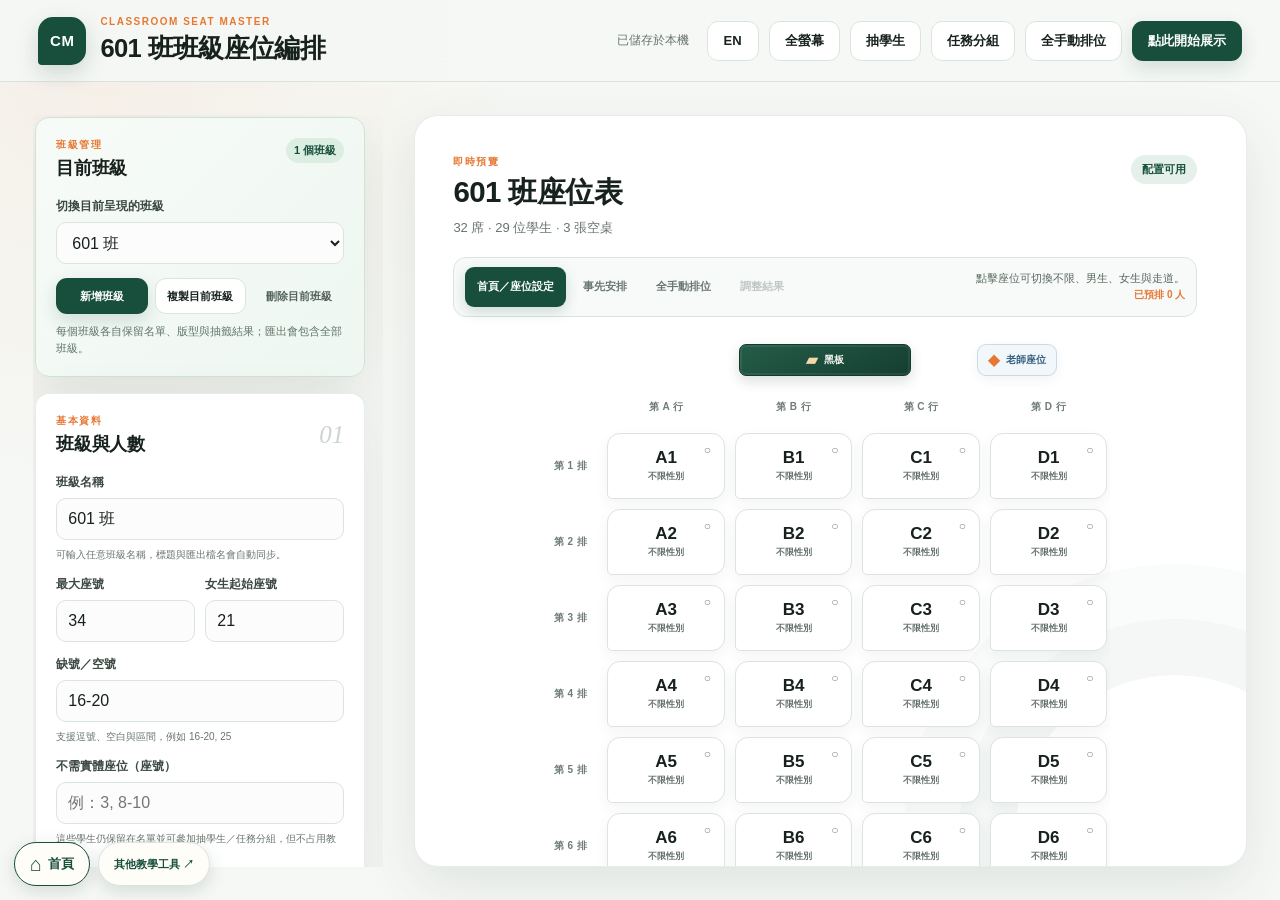
==== commit 03a8050b: "feat: support multiple classroom plans" ====
--- a/index.html
+++ b/index.html
@@ -28,7 +28,7 @@
         <button class="button button-secondary student-draw-open" type="button" data-i18n="picker.title">抽學生</button>
         <button class="button button-secondary" id="groupPlannerOpen" type="button" data-i18n="groups.open">任務分組</button>
         <button class="button button-secondary" id="manualStartButton" type="button" data-i18n="mode.manual">全手動排位</button>
-        <button class="button button-primary" id="presentationButton" type="button" data-i18n="common.presentation">進入展示模式</button>
+        <button class="button button-primary" id="presentationButton" type="button" data-i18n="common.startPresentation">點此開始展示</button>
       </div>
       <div class="header-actions presentation-only">
         <button class="button button-secondary student-draw-open" type="button" data-i18n="picker.title">抽學生</button>
@@ -46,7 +46,7 @@
           </button>
         </div>
         <button class="button button-secondary" id="presentationFullscreenButton" type="button" data-i18n="common.fullscreen">全螢幕</button>
-        <button class="button button-quiet" id="adminButton" type="button" data-i18n="common.exitPresentation">結束展示</button>
+        <button class="button button-quiet" id="adminButton" type="button" data-i18n="common.returnAdmin">返回維護後台</button>
       </div>
     </header>
 
@@ -80,6 +80,25 @@
         </div>
       </aside>
       <aside class="control-panel admin-only" aria-label="座位設定">
+        <section class="panel-section class-manager" aria-labelledby="classManagerTitle">
+          <div class="section-heading">
+            <div>
+              <p class="step-label" data-i18n="classes.eyebrow">班級管理</p>
+              <h2 id="classManagerTitle" data-i18n="classes.title">目前班級</h2>
+            </div>
+            <span id="classCount" class="class-count">1 個班級</span>
+          </div>
+          <label class="field field-wide">
+            <span data-i18n="classes.choose">切換目前呈現的班級</span>
+            <select id="classSelector" aria-label="切換目前呈現的班級"></select>
+          </label>
+          <div class="class-actions">
+            <button class="button button-primary" id="addClassButton" type="button" data-i18n="classes.add">新增班級</button>
+            <button class="button button-secondary" id="duplicateClassButton" type="button" data-i18n="classes.duplicate">複製目前班級</button>
+            <button class="button button-quiet" id="deleteClassButton" type="button" data-i18n="classes.delete">刪除目前班級</button>
+          </div>
+          <small data-i18n="classes.help">每個班級各自保留名單、版型與抽籤結果；匯出會包含全部班級。</small>
+        </section>
         <section class="panel-section">
           <div class="section-heading">
             <div>
@@ -183,33 +202,51 @@
               <button class="button button-secondary" id="roomRedoButton" type="button" data-i18n="room.redo" disabled>重做桌位編輯</button>
             </div>
             <div id="roomLayoutToolbar" class="room-layout-toolbar" hidden>
-              <label class="room-edit-toggle"><input id="roomEditToggle" type="checkbox"><span data-i18n="room.editLayout">編輯桌組與動線</span></label>
-              <label class="room-edit-toggle"><span data-i18n="room.tableShape">選取桌型</span><select id="roomTableTypeSelect"><option value="rect" data-i18n="room.shapeRect">矩形桌</option><option value="round" data-i18n="room.shapeRound">圓桌</option><option value="u" data-i18n="room.shapeU">U 型桌</option></select></label>
-              <label class="room-edit-toggle"><span data-i18n="room.tableWidth">桌寬 %</span><input id="roomTableWidthInput" type="number" min="18" max="80" value="30"></label>
-              <label class="room-edit-toggle"><span data-i18n="room.tableHeight">桌高 %</span><input id="roomTableHeightInput" type="number" min="18" max="80" value="30"></label>
-              <button id="roomRotateLeft" class="button button-secondary" type="button" data-i18n="room.rotateLeft">左轉 15°</button>
-              <button id="roomRotateRight" class="button button-secondary" type="button" data-i18n="room.rotateRight">右轉 15°</button>
-              <button id="roomDuplicateTable" class="button button-secondary" type="button" data-i18n="room.duplicate">複製桌組</button>
-              <button id="roomAddTable" class="button button-secondary" type="button" data-i18n="room.addTable">新增 4 人桌</button>
-              <button id="roomAddSeat" class="button button-secondary" type="button" data-i18n="room.addSeat">為選取桌加座位</button>
-              <button id="roomRemoveSeat" class="button button-secondary" type="button" data-i18n="room.removeSeat">移除選取桌末位</button>
-              <label class="room-edit-toggle"><span data-i18n="room.seatCount">每桌座位數</span><input id="roomSeatCountInput" type="number" min="1" max="60" value="4"></label>
-              <label class="room-edit-toggle"><span data-i18n="room.seatX">選取座位 X</span><input id="roomSeatXInput" type="number" min="2" max="98" step="1" disabled></label>
-              <label class="room-edit-toggle"><span data-i18n="room.seatY">Y</span><input id="roomSeatYInput" type="number" min="2" max="98" step="1" disabled></label>
-              <button id="roomAutoArrangeSeats" class="button button-secondary" type="button" data-i18n="room.autoArrangeSeats">自動排列此桌座位</button>
-              <label class="room-edit-toggle" id="roomUOpeningControl"><span data-i18n="room.opening">U 型開口</span><select id="roomUOpeningSelect"><option value="bottom" data-i18n="room.openBottom">朝下</option><option value="top" data-i18n="room.openTop">朝上</option><option value="left" data-i18n="room.openLeft">朝左</option><option value="right" data-i18n="room.openRight">朝右</option></select></label>
-              <label class="room-edit-toggle" id="roomRoundRadiusControl"><span data-i18n="room.roundRadius">圓桌座位半徑</span><input id="roomRoundRadiusInput" type="range" min="28" max="49" value="44"></label>
-              <div id="roomEdgeControls" class="room-edge-controls">
-                <label><span data-i18n="room.edgeTop">上邊</span><input id="roomEdgeTopInput" data-room-edge="top" type="number" min="0" max="60"></label>
-                <label><span data-i18n="room.edgeRight">右邊</span><input id="roomEdgeRightInput" data-room-edge="right" type="number" min="0" max="60"></label>
-                <label><span data-i18n="room.edgeBottom">下邊</span><input id="roomEdgeBottomInput" data-room-edge="bottom" type="number" min="0" max="60"></label>
-                <label><span data-i18n="room.edgeLeft">左邊</span><input id="roomEdgeLeftInput" data-room-edge="left" type="number" min="0" max="60"></label>
+              <div class="room-editor-intro">
+                <label class="room-edit-toggle"><input id="roomEditToggle" type="checkbox"><span data-i18n="room.editLayout">編輯桌組與動線</span></label>
+                <p data-i18n="room.editorHelp">開啟後，點選畫布中的桌組、座位或通道，再在下方調整；也可直接拖曳。</p>
               </div>
-              <button id="roomDeleteTable" class="button button-secondary" type="button" data-i18n="room.delete">刪除選取桌</button>
-              <button id="roomAddPath" class="button button-secondary" type="button" data-i18n="room.addPath">新增輪椅／主要通道</button>
-              <label class="path-width-control"><span data-i18n="room.pathWidth">通道寬度</span><input id="roomPathWidthInput" type="range" min="3" max="24" value="8"></label>
-              <label class="path-width-control"><span data-i18n="room.zoom">畫布縮放</span><input id="roomZoomInput" type="range" min="60" max="150" value="100"><output id="roomZoomOutput">100%</output></label>
-              <button id="roomZoomReset" class="button button-secondary" type="button" data-i18n="room.zoomReset">重設視圖</button>
+              <div class="room-editor-actions">
+                <button id="roomAddTable" class="button button-primary" type="button" data-i18n="room.addTable">新增 4 人桌</button>
+                <button id="roomAddPath" class="button button-secondary" type="button" data-i18n="room.addPath">新增輪椅／主要通道</button>
+                <button id="roomZoomReset" class="button button-secondary" type="button" data-i18n="room.zoomReset">重設視圖</button>
+              </div>
+              <section id="roomSelectedTablePanel" class="room-editor-card">
+                <div class="room-editor-card-heading"><strong id="roomEditorSelection" data-i18n="room.noSelection">請先點選一張桌組</strong><span data-i18n="room.tableSettings">桌組設定</span></div>
+                <div class="room-editor-fields">
+                  <label class="room-edit-toggle"><span data-i18n="room.tableShape">選取桌型</span><select id="roomTableTypeSelect"><option value="rect" data-i18n="room.shapeRect">矩形桌</option><option value="round" data-i18n="room.shapeRound">圓桌</option><option value="u" data-i18n="room.shapeU">U 型桌</option></select></label>
+                  <label class="room-edit-toggle"><span data-i18n="room.seatCount">每桌座位數</span><input id="roomSeatCountInput" type="number" min="1" max="60" value="4"></label>
+                  <label class="room-edit-toggle"><span data-i18n="room.tableWidth">桌寬 %</span><input id="roomTableWidthInput" type="number" min="18" max="80" value="30"></label>
+                  <label class="room-edit-toggle"><span data-i18n="room.tableHeight">桌高 %</span><input id="roomTableHeightInput" type="number" min="18" max="80" value="30"></label>
+                </div>
+                <div class="room-editor-actions compact-actions">
+                  <button id="roomAddSeat" class="button button-secondary" type="button" data-i18n="room.addSeat">為選取桌加座位</button>
+                  <button id="roomRemoveSeat" class="button button-secondary" type="button" data-i18n="room.removeSeat">移除選取桌末位</button>
+                  <button id="roomAutoArrangeSeats" class="button button-secondary" type="button" data-i18n="room.autoArrangeSeats">自動排列此桌座位</button>
+                  <button id="roomRotateLeft" class="button button-secondary" type="button" data-i18n="room.rotateLeft">左轉 15°</button>
+                  <button id="roomRotateRight" class="button button-secondary" type="button" data-i18n="room.rotateRight">右轉 15°</button>
+                  <button id="roomDuplicateTable" class="button button-secondary" type="button" data-i18n="room.duplicate">複製桌組</button>
+                </div>
+                <div class="room-editor-fields room-shape-options">
+                  <label class="room-edit-toggle" id="roomUOpeningControl"><span data-i18n="room.opening">U 型開口</span><select id="roomUOpeningSelect"><option value="bottom" data-i18n="room.openBottom">朝下</option><option value="top" data-i18n="room.openTop">朝上</option><option value="left" data-i18n="room.openLeft">朝左</option><option value="right" data-i18n="room.openRight">朝右</option></select></label>
+                  <label class="room-edit-toggle" id="roomRoundRadiusControl"><span data-i18n="room.roundRadius">圓桌座位半徑</span><input id="roomRoundRadiusInput" type="range" min="28" max="49" value="44"></label>
+                </div>
+                <div id="roomEdgeControls" class="room-edge-controls">
+                  <label><span data-i18n="room.edgeTop">上邊</span><input id="roomEdgeTopInput" data-room-edge="top" type="number" min="0" max="60"></label>
+                  <label><span data-i18n="room.edgeRight">右邊</span><input id="roomEdgeRightInput" data-room-edge="right" type="number" min="0" max="60"></label>
+                  <label><span data-i18n="room.edgeBottom">下邊</span><input id="roomEdgeBottomInput" data-room-edge="bottom" type="number" min="0" max="60"></label>
+                  <label><span data-i18n="room.edgeLeft">左邊</span><input id="roomEdgeLeftInput" data-room-edge="left" type="number" min="0" max="60"></label>
+                </div>
+                <button id="roomDeleteTable" class="button button-danger room-delete-button" type="button" data-i18n="room.delete">刪除選取桌</button>
+              </section>
+              <section id="roomSelectedSeatPanel" class="room-editor-card" hidden>
+                <div class="room-editor-card-heading"><strong data-i18n="room.seatSettings">選取座位</strong></div>
+                <div class="room-editor-fields"><label class="room-edit-toggle"><span data-i18n="room.seatX">選取座位 X</span><input id="roomSeatXInput" type="number" min="2" max="98" step="1" disabled></label><label class="room-edit-toggle"><span data-i18n="room.seatY">Y</span><input id="roomSeatYInput" type="number" min="2" max="98" step="1" disabled></label></div>
+              </section>
+              <section id="roomCanvasControlPanel" class="room-editor-card room-canvas-controls">
+                <label class="path-width-control"><span data-i18n="room.pathWidth">通道寬度</span><input id="roomPathWidthInput" type="range" min="3" max="24" value="8"></label>
+                <label class="path-width-control"><span data-i18n="room.zoom">畫布縮放</span><input id="roomZoomInput" type="range" min="60" max="150" value="100"><output id="roomZoomOutput">100%</output></label>
+              </section>
             </div>
             <p id="roomGeometryStatus" class="room-geometry-status" role="status"></p>
             <small class="room-geometry-help" data-i18n="room.geometryHelp">調整桌型、開口、各邊座位數或自動排列，會重排該桌座位；手動位置可用復原還原。</small>
--- a/assets/styles.css
+++ b/assets/styles.css
@@ -134,6 +134,11 @@
   box-shadow: var(--shadow);
 }
 .panel-section { padding: 20px; border-radius: var(--radius-md); }
+.class-manager { border: 1px solid #cfe2d6; background: linear-gradient(135deg, #f7fbf8, #eef7f1); }
+.class-count { align-self: flex-start; padding: 5px 8px; border-radius: 999px; color: var(--green); background: #dceee2; font-size: 11px; font-weight: 850; white-space: nowrap; }
+.class-actions { display: grid; grid-template-columns: repeat(3, minmax(0, 1fr)); gap: 7px; }
+.class-actions .button { min-height: 36px; padding: 7px; font-size: 11px; }
+.class-manager small { display: block; margin-top: 9px; color: #60746a; font-size: 11px; line-height: 1.5; }
 .section-heading { justify-content: space-between; margin-bottom: 18px; }
 .section-number { color: #cbd4cf; font-family: Georgia, serif; font-size: 25px; font-style: italic; }
 
@@ -631,14 +636,25 @@
 .room-template-tools { display: grid; gap: 8px; margin-top: 16px; padding-top: 14px; border-top: 1px solid var(--line); }
 .room-template-tools > strong { color: var(--green); font-size: 12px; }
 .room-template-buttons { display: flex; flex-wrap: wrap; gap: 6px; }
-.room-layout-toolbar { display: grid; grid-template-columns: repeat(auto-fit, minmax(145px, 1fr)); gap: 8px; padding: 12px; border: 1px solid #dce7e0; border-radius: 14px; background: #f8fbf9; }
+.room-layout-toolbar { display: grid; gap: 10px; padding: 12px; border: 1px solid #dce7e0; border-radius: 14px; background: #f8fbf9; }
 .room-layout-toolbar > * { min-width: 0; }
-.room-layout-toolbar > .room-edit-toggle, .room-layout-toolbar > .path-width-control { justify-content: space-between; min-height: 40px; }
-.room-layout-toolbar > .room-edit-toggle:first-child { grid-column: 1 / -1; justify-content: flex-start; padding: 9px 11px; background: #e5f0eb; }
-.room-layout-toolbar > .room-edit-toggle:first-child input { width: 18px; height: 18px; }
-.room-layout-toolbar > .button { min-height: 40px; }
-.room-layout-toolbar > #roomEdgeControls { grid-column: 1 / -1; }
-.room-template-buttons .button, .room-layout-toolbar .button { min-height: 32px; padding: 6px 9px; font-size: 10px; }
+.room-editor-intro { display: grid; gap: 6px; padding: 10px; border-radius: 10px; background: #e5f0eb; }
+.room-editor-intro .room-edit-toggle { justify-content: flex-start; padding: 0; background: transparent; font-size: 12px; }
+.room-editor-intro .room-edit-toggle input { width: 18px; height: 18px; }
+.room-editor-intro p { margin: 0; color: #587066; font-size: 11px; line-height: 1.45; }
+.room-editor-actions { display: flex; flex-wrap: wrap; gap: 7px; }
+.room-editor-actions .button { flex: 1 1 135px; min-height: 36px; padding: 7px 9px; font-size: 11px; }
+.room-editor-card { display: grid; gap: 10px; padding: 11px; border: 1px solid #dce7e0; border-radius: 11px; background: white; }
+.room-editor-card-heading { display: flex; align-items: center; justify-content: space-between; gap: 8px; color: #63766c; font-size: 10px; font-weight: 750; }
+.room-editor-card-heading strong { color: var(--green); font-size: 13px; }
+.room-editor-fields { display: grid; grid-template-columns: repeat(2, minmax(0, 1fr)); gap: 7px; }
+.room-editor-fields .room-edit-toggle { justify-content: space-between; min-height: 37px; }
+.compact-actions .button { flex-basis: 102px; }
+.room-shape-options { grid-template-columns: 1fr; }
+.room-canvas-controls { grid-template-columns: repeat(2, minmax(0, 1fr)); }
+.room-canvas-controls .path-width-control { justify-content: space-between; min-height: 42px; }
+.room-delete-button { justify-self: start; min-height: 34px; padding: 7px 10px; font-size: 11px; }
+.room-template-buttons .button { min-height: 32px; padding: 6px 9px; font-size: 10px; }
 .room-edit-toggle, .path-width-control { display: inline-flex; align-items: center; gap: 6px; padding: 6px 8px; border-radius: 8px; background: #f0f5f2; color: #42594e; font-size: 11px; font-weight: 750; }
 .room-edit-toggle select { max-width: 110px; border: 1px solid #d3ded7; border-radius: 6px; padding: 3px 5px; background: white; }
 .path-width-control input { width: 90px; }
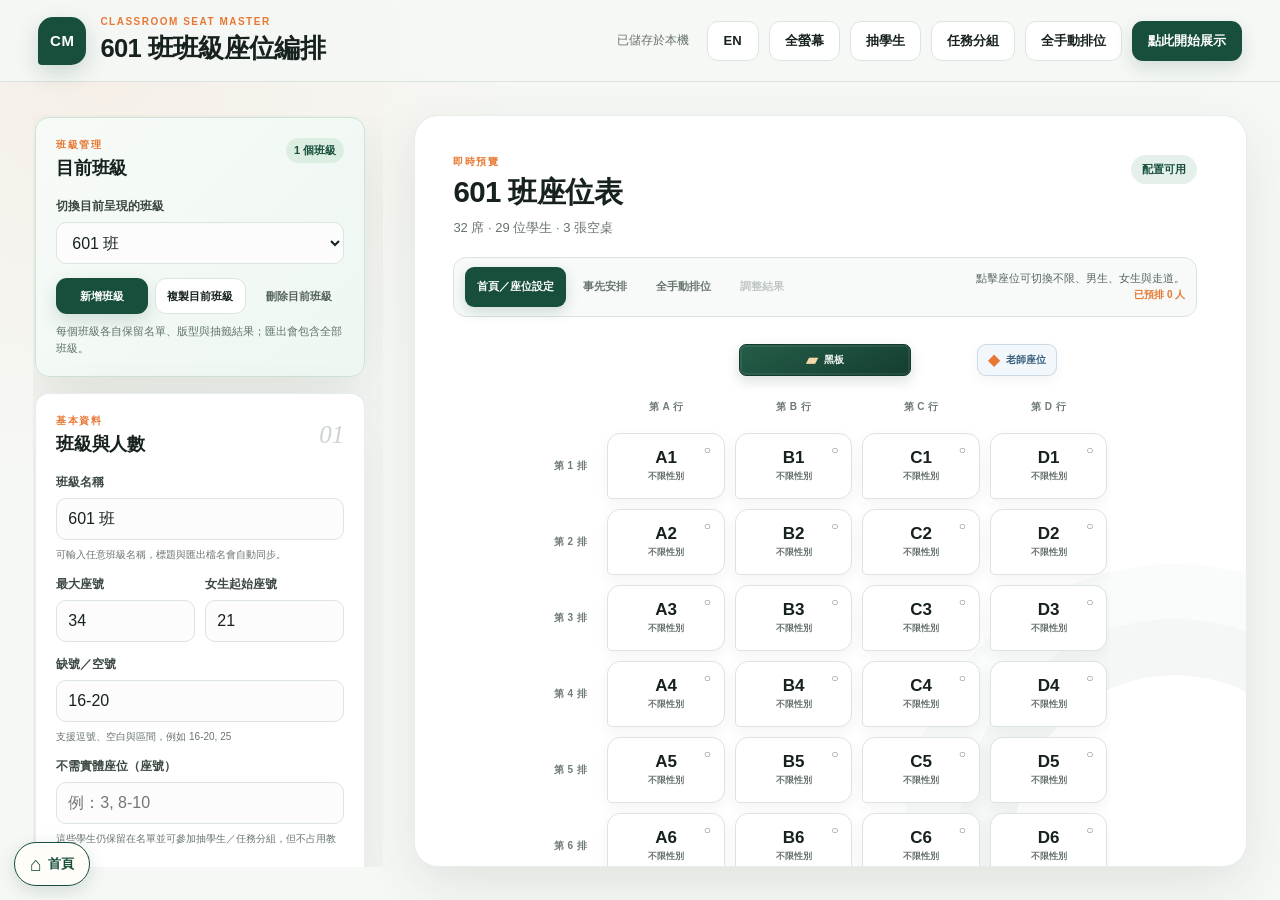
==== commit 3bc441dc: "fix: keep island pathways clear" ====
--- a/index.html
+++ b/index.html
@@ -11,7 +11,6 @@
   <body>
     <nav class="home-navigation" aria-label="首頁導覽" data-i18n-aria-label="home.navigation">
       <button id="homeButton" class="home-button" type="button" data-go-home><span aria-hidden="true">⌂</span><span id="homeButtonText" data-i18n="home.back">回首頁</span></button>
-      <a id="otherToolsLink" data-polik-category-return href="https://polik18.github.io/education.html" data-i18n="home.otherTools">其他教學工具 ↗</a>
     </nav>
     <header class="app-header">
       <div class="brand">
--- a/assets/styles.css
+++ b/assets/styles.css
@@ -665,6 +665,7 @@
 .room-path { position: absolute; z-index: 0; display: flex; align-items: center; justify-content: center; overflow: hidden; border: 2px dashed #b48b42; border-radius: 14px; color: #806523; background: repeating-linear-gradient(135deg,#fff5d7c9,#fff5d7c9 8px,#f5e7c7c9 8px,#f5e7c7c9 16px); font-size: 11px; font-weight: 800; text-align: center; }
 .room-path[data-path-id] { cursor: default; }
 .room-canvas.is-editing .room-path { cursor: move; pointer-events: auto; }
+.room-path.is-locked { border-style: solid; border-color: #8ba99a; color: #35624e; background: repeating-linear-gradient(90deg,#e6f1e9,#e6f1e9 12px,#d7e9dd 12px,#d7e9dd 24px); box-shadow: inset 0 0 0 2px #ffffffa8; letter-spacing: .08em; pointer-events: none; }
 .room-table { position: absolute; z-index: 1; transform: translate(-50%,-50%); }
 .room-table.is-selected { outline: 2px dashed #e77732; outline-offset: 5px; border-radius: 10px; }
 .room-table-drag-handle { position: absolute; z-index: 3; left: 50%; top: 50%; transform: translate(-50%,-50%); padding: 3px 8px; border-radius: 99px; color: white; background: #174f3c; font-size: 9px; font-weight: 800; white-space: nowrap; }
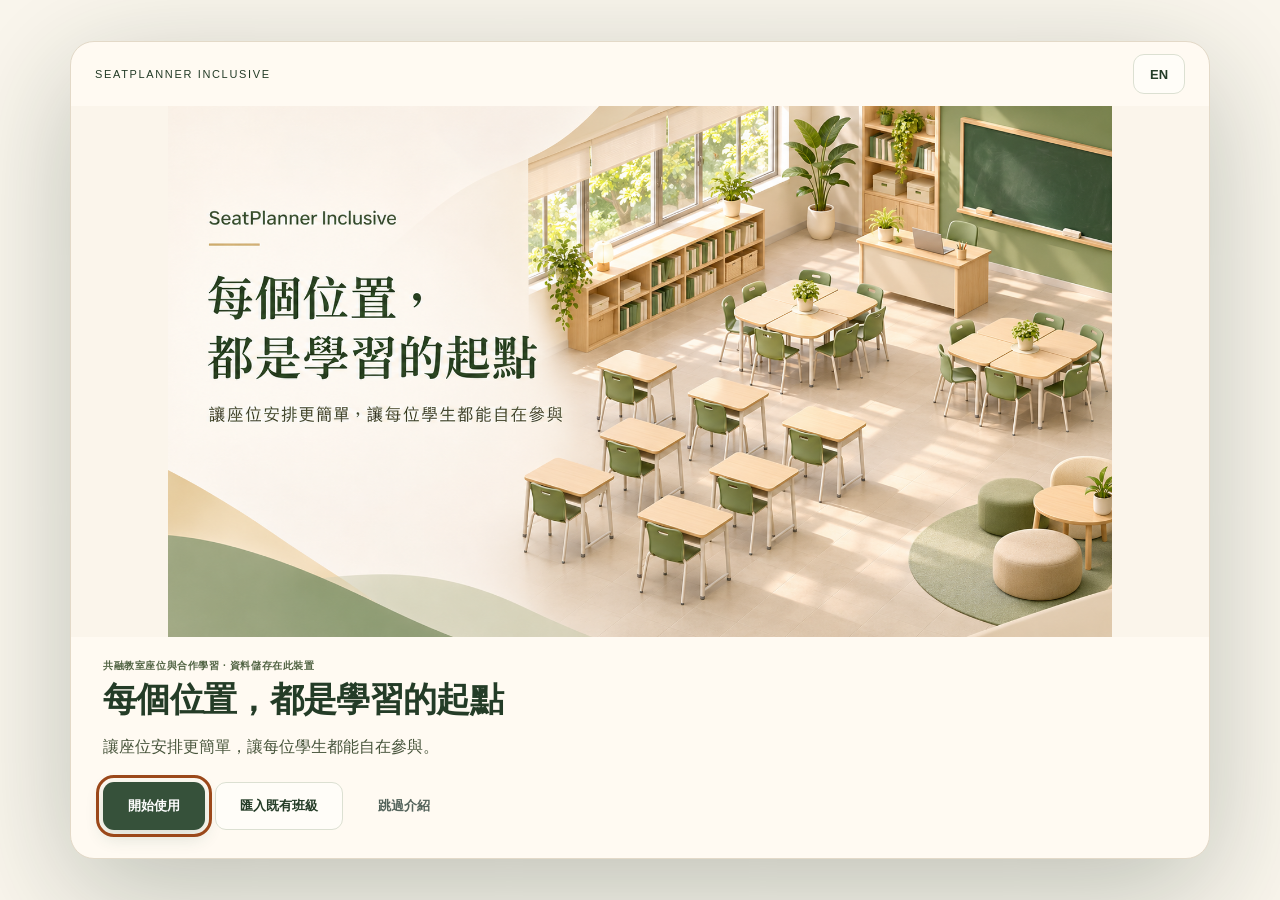
==== commit 126b42a9: "feat: add inclusive task workflow and persistent first-visit tutorial" ====
--- a/index.html
+++ b/index.html
@@ -4,7 +4,7 @@
     <meta charset="UTF-8" />
     <meta name="viewport" content="width=device-width, initial-scale=1" />
     <meta name="color-scheme" content="light" />
-    <title>Classroom Seat Master｜班級座位編排</title>
+    <title>SeatPlanner Inclusive｜共融教室座位與合作學習</title>
     <link rel="icon" href="data:image/svg+xml,%3Csvg xmlns='http://www.w3.org/2000/svg' viewBox='0 0 64 64'%3E%3Crect width='64' height='64' rx='16' fill='%23174f3c'/%3E%3Cpath d='M18 18h28v9H27v10h19v9H18z' fill='%23fff'/%3E%3Ccircle cx='46' cy='18' r='7' fill='%23e77732'/%3E%3C/svg%3E" />
     <link rel="stylesheet" href="assets/styles.css" />
   </head>
@@ -14,14 +14,15 @@
     </nav>
     <header class="app-header">
       <div class="brand">
-        <span class="brand-mark" aria-hidden="true">CM</span>
+        <span class="brand-mark" aria-hidden="true">SI</span>
         <div>
-          <p class="eyebrow">CLASSROOM SEAT MASTER</p>
+          <p class="eyebrow">SEATPLANNER INCLUSIVE · 2.0</p>
           <h1 id="pageTitle">班級座位編排</h1>
         </div>
       </div>
       <div class="header-actions admin-only">
         <span class="save-status" id="saveStatus" aria-live="polite" data-i18n="common.saved">已儲存於本機</span>
+        <button class="button button-secondary" id="tutorialButton" type="button" data-i18n="workflow.help">？ 操作教學</button>
         <button class="button button-secondary language-button" type="button"><span data-language-label>EN</span></button>
         <button class="button button-secondary" id="fullscreenButton" type="button" data-i18n="common.fullscreen">全螢幕</button>
         <button class="button button-secondary student-draw-open" type="button" data-i18n="picker.title">抽學生</button>
@@ -30,6 +31,8 @@
         <button class="button button-primary" id="presentationButton" type="button" data-i18n="common.startPresentation">點此開始展示</button>
       </div>
       <div class="header-actions presentation-only">
+        <button class="button button-secondary" id="calmButton" type="button" aria-pressed="false" data-i18n="presentation.calm">少動畫</button>
+        <button class="button button-secondary" id="contrastButton" type="button" aria-pressed="false" data-i18n="presentation.contrast">高對比大字</button>
         <button class="button button-secondary student-draw-open" type="button" data-i18n="picker.title">抽學生</button>
         <button class="button button-secondary language-button" type="button"><span data-language-label>EN</span></button>
         <button class="button button-secondary sound-button" id="soundButton" type="button" aria-pressed="true">
@@ -49,6 +52,7 @@
       </div>
     </header>
 
+    <div id="workflowMobileSlot" class="admin-only"></div>
     <main class="app-shell">
       <aside id="manualPanel" class="manual-panel panel-section admin-only" aria-labelledby="manualTitle" hidden>
         <h2 id="manualTitle" data-i18n="mode.manual">全手動排位</h2>
@@ -147,9 +151,9 @@
 
           <label class="field field-wide">
             <span data-i18n="admin.studentData">學生資料（選填）</span>
-            <textarea id="studentDataInput" rows="7" placeholder="座號　姓名　外號　帳號　密碼　居住地點" data-i18n-placeholder="admin.dataPlaceholder"></textarea>
+            <textarea id="studentDataInput" rows="7" placeholder="座號　姓名" data-i18n-placeholder="admin.dataPlaceholder"></textarea>
             <small data-i18n="admin.dataHelp">第一列填欄名，可直接貼上 Excel；姓名後方可增加任意資料欄位。</small>
-            <small class="privacy-note" data-i18n="admin.dataPrivacy">資料會在展示模式點擊學生卡牌後顯示；密碼類欄位預設遮罩，請仍避免輸入不應公開的敏感資訊。</small>
+            <small class="privacy-note" data-i18n="admin.dataPrivacy">展示僅公開座號與姓名。完整備份仍包含原有欄位，請避免敏感資訊。</small>
           </label>
 
           <div class="student-summary" id="studentSummary" aria-live="polite"></div>
@@ -215,6 +219,8 @@
                 <div class="room-editor-fields">
                   <label class="room-edit-toggle"><span data-i18n="room.tableShape">選取桌型</span><select id="roomTableTypeSelect"><option value="rect" data-i18n="room.shapeRect">矩形桌</option><option value="round" data-i18n="room.shapeRound">圓桌</option><option value="u" data-i18n="room.shapeU">U 型桌</option></select></label>
                   <label class="room-edit-toggle"><span data-i18n="room.seatCount">每桌座位數</span><input id="roomSeatCountInput" type="number" min="1" max="60" value="4"></label>
+                  <label class="room-edit-toggle"><span data-i18n="room.tableX">桌組 X</span><input id="roomTableXInput" type="number" min="5" max="95" value="50"></label>
+                  <label class="room-edit-toggle"><span data-i18n="room.tableY">桌組 Y</span><input id="roomTableYInput" type="number" min="8" max="92" value="50"></label>
                   <label class="room-edit-toggle"><span data-i18n="room.tableWidth">桌寬 %</span><input id="roomTableWidthInput" type="number" min="18" max="80" value="30"></label>
                   <label class="room-edit-toggle"><span data-i18n="room.tableHeight">桌高 %</span><input id="roomTableHeightInput" type="number" min="18" max="80" value="30"></label>
                 </div>
@@ -240,10 +246,20 @@
               </section>
               <section id="roomSelectedSeatPanel" class="room-editor-card" hidden>
                 <div class="room-editor-card-heading"><strong data-i18n="room.seatSettings">選取座位</strong></div>
-                <div class="room-editor-fields"><label class="room-edit-toggle"><span data-i18n="room.seatX">選取座位 X</span><input id="roomSeatXInput" type="number" min="2" max="98" step="1" disabled></label><label class="room-edit-toggle"><span data-i18n="room.seatY">Y</span><input id="roomSeatYInput" type="number" min="2" max="98" step="1" disabled></label></div>
+                <div class="room-editor-fields"><label class="room-edit-toggle"><span data-i18n="room.seatX">選取座位 X</span><input id="roomSeatXInput" type="number" min="2" max="98" step="1" disabled></label><label class="room-edit-toggle"><span data-i18n="room.seatY">Y</span><input id="roomSeatYInput" type="number" min="2" max="98" step="1" disabled></label><label class="room-edit-toggle"><span data-i18n="room.seatWidth">椅子寬</span><input id="roomSeatWidthInput" type="number" min="24" max="80" step="1" disabled></label><label class="room-edit-toggle"><span data-i18n="room.seatHeight">椅子高</span><input id="roomSeatHeightInput" type="number" min="20" max="64" step="1" disabled></label></div>
+              </section>
+              <section id="roomSelectedPathPanel" class="room-editor-card" hidden>
+                <div class="room-editor-card-heading"><strong data-i18n="room.pathSettings">主要通道</strong><span data-i18n="room.pathSettingsHint">保留不放桌組的空間</span></div>
+                <div class="room-editor-fields">
+                  <label class="room-edit-toggle room-field-wide"><span data-i18n="room.pathName">名稱</span><input id="roomPathLabelInput" type="text" maxlength="40"></label>
+                  <label class="room-edit-toggle"><span data-i18n="room.pathX">通道 X</span><input id="roomPathXInput" type="number" min="0" max="95"></label>
+                  <label class="room-edit-toggle"><span data-i18n="room.pathY">通道 Y</span><input id="roomPathYInput" type="number" min="0" max="95"></label>
+                  <label class="room-edit-toggle"><span data-i18n="room.pathWidth">通道寬度</span><input id="roomPathWidthInput" type="number" min="3" max="40"></label>
+                  <label class="room-edit-toggle"><span data-i18n="room.pathHeight">通道高度</span><input id="roomPathHeightInput" type="number" min="3" max="40"></label>
+                </div>
+                <button id="roomDeletePath" class="button button-danger room-delete-button" type="button" data-i18n="room.deletePath">刪除這條通道</button>
               </section>
               <section id="roomCanvasControlPanel" class="room-editor-card room-canvas-controls">
-                <label class="path-width-control"><span data-i18n="room.pathWidth">通道寬度</span><input id="roomPathWidthInput" type="range" min="3" max="24" value="8"></label>
                 <label class="path-width-control"><span data-i18n="room.zoom">畫布縮放</span><input id="roomZoomInput" type="range" min="60" max="150" value="100"><output id="roomZoomOutput">100%</output></label>
               </section>
             </div>
@@ -292,6 +308,14 @@
                   <span class="range-label"><span data-i18n="admin.boardLength">黑板長度</span><output id="boardLengthOutput" for="boardLengthInput">3 / 5</output></span>
                   <input id="boardLengthInput" type="range" min="1" max="5" step="1" value="3" />
                 </label>
+                <label class="field range-field">
+                  <span class="range-label"><span data-i18n="admin.positionFineTune">位置微調</span><output id="boardOffsetOutput" for="boardOffsetInput">0 px</output></span>
+                  <input id="boardOffsetInput" type="range" min="-60" max="60" step="1" value="0" />
+                </label>
+                <label class="field range-field">
+                  <span class="range-label"><span data-i18n="admin.markerSize">標記大小</span><output id="boardSizeOutput" for="boardSizeInput">3 / 5</output></span>
+                  <input id="boardSizeInput" type="range" min="1" max="5" step="1" value="3" />
+                </label>
               </div>
               <div class="room-marker-control">
                 <label class="field">
@@ -302,6 +326,10 @@
                   <span class="range-label"><span data-i18n="admin.positionFineTune">位置微調</span><output id="doorOffsetOutput" for="doorOffsetInput">0 px</output></span>
                   <input id="doorOffsetInput" type="range" min="-60" max="60" step="1" value="0" />
                 </label>
+                <label class="field range-field">
+                  <span class="range-label"><span data-i18n="admin.markerSize">標記大小</span><output id="doorSizeOutput" for="doorSizeInput">3 / 5</output></span>
+                  <input id="doorSizeInput" type="range" min="1" max="5" step="1" value="3" />
+                </label>
               </div>
               <div class="room-marker-control">
                 <label class="field">
@@ -312,6 +340,10 @@
                   <span class="range-label"><span data-i18n="admin.positionFineTune">位置微調</span><output id="teacherOffsetOutput" for="teacherOffsetInput">0 px</output></span>
                   <input id="teacherOffsetInput" type="range" min="-60" max="60" step="1" value="0" />
                 </label>
+                <label class="field range-field">
+                  <span class="range-label"><span data-i18n="admin.markerSize">標記大小</span><output id="teacherSizeOutput" for="teacherSizeInput">3 / 5</output></span>
+                  <input id="teacherSizeInput" type="range" min="1" max="5" step="1" value="3" />
+                </label>
               </div>
             </div>
           </div>
@@ -339,12 +371,29 @@
             <button class="button button-secondary" id="importButton" type="button" data-i18n="admin.import">匯入設定</button>
             <button class="button button-secondary" id="clearPinsButton" type="button" data-i18n="admin.clearPins">清除固定</button>
             <button class="button button-danger" id="resetButton" type="button" data-i18n="admin.reset">恢復預設</button>
-          </div>
+            <button class="button button-secondary" id="recoverButton" type="button" data-i18n="workflow.recover" disabled>復原資料操作</button>
+            <button class="button button-secondary" id="shareChartButton" type="button" data-i18n="workflow.shareFile">去敏座位表</button>
+          </div>
+          <p class="privacy-note" data-i18n="workflow.backupNote"></p>
+          <small data-i18n="workflow.shareNote"></small>
           <input id="importFileInput" type="file" accept="application/json,.json" hidden />
         </section>
       </aside>
 
       <section class="classroom-stage" aria-label="教室座位圖">
+        <section class="workflow-card admin-only" aria-labelledby="workflowTitle">
+          <div class="workflow-heading"><div><p class="step-label">SEATPLANNER INCLUSIVE</p><h2 id="workflowTitle" data-i18n="workflow.title"></h2></div><span class="workflow-leaf" aria-hidden="true">❧</span></div>
+          <p data-i18n="workflow.hint"></p>
+          <nav class="workflow-steps" aria-label="編排步驟" data-i18n-aria-label="workflow.modes">
+            <button type="button" data-workflow="class" aria-current="step"><b>01</b><span data-i18n="workflow.class"></span></button>
+            <button type="button" data-workflow="room"><b>02</b><span data-i18n="workflow.room"></span></button>
+            <button type="button" data-workflow="priority"><b>03</b><span data-i18n="workflow.priority"></span></button>
+            <button type="button" data-workflow="seat"><b>04</b><span data-i18n="workflow.seat"></span></button>
+            <button type="button" data-workflow="share"><b>05</b><span data-i18n="workflow.share"></span></button>
+          </nav>
+          <div class="workflow-status" aria-live="polite"><span id="workflowStudents"></span><span id="workflowSeats"></span><span id="workflowPins"></span><strong id="workflowResult"></strong></div>
+          <details class="support-card"><summary data-i18n="support.title"></summary><p data-i18n="support.text"></p><button class="button button-secondary" id="observationButton" type="button" data-i18n="support.observation"></button></details>
+        </section>
         <div class="presentation-decor presentation-only" aria-hidden="true">
           <span class="aurora aurora-one"></span>
           <span class="aurora aurora-two"></span>
@@ -365,11 +414,11 @@
         </div>
 
         <div class="admin-mode-bar admin-only" aria-label="管理模式">
-          <div class="mode-tabs" role="tablist">
-            <button class="mode-tab is-active" type="button" data-admin-mode="layout" role="tab" aria-selected="true" data-i18n="mode.layout">首頁／座位設定</button>
-            <button class="mode-tab" type="button" data-admin-mode="prearrange" role="tab" aria-selected="false" data-i18n="mode.prearrange">事先安排</button>
-            <button class="mode-tab" type="button" data-admin-mode="manual" role="tab" aria-selected="false" data-i18n="mode.manual">全手動排位</button>
-            <button class="mode-tab" id="adjustModeButton" type="button" data-admin-mode="adjust" role="tab" aria-selected="false" data-i18n="mode.adjust" disabled>調整結果</button>
+          <div class="mode-tabs" role="group" aria-label="座位操作" data-i18n-aria-label="workflow.modes">
+            <button class="mode-tab is-active" type="button" data-admin-mode="layout" aria-pressed="true" data-i18n="mode.layout">首頁／座位設定</button>
+            <button class="mode-tab" type="button" data-admin-mode="prearrange" aria-pressed="false" data-i18n="mode.prearrange">優先安排</button>
+            <button class="mode-tab" type="button" data-admin-mode="manual" aria-pressed="false" data-i18n="mode.manual">全手動排位</button>
+            <button class="mode-tab" id="adjustModeButton" type="button" data-admin-mode="adjust" aria-pressed="false" data-i18n="mode.adjust" disabled>調整結果</button>
           </div>
           <div class="mode-guidance">
             <p id="adminModeHelp">點擊座位可切換不限、男生、女生與走道。</p>
@@ -538,9 +587,26 @@
       <div id="validationPanel" class="validation-panel" role="alert" aria-atomic="true" hidden></div>
     </aside>
     <div id="toast" class="toast" role="status" aria-live="polite"></div>
+    <p id="tutorialStorageNotice" class="tutorial-storage-notice" role="status" hidden></p>
+
+    <dialog id="welcomeDialog" class="welcome-dialog" aria-labelledby="welcomeTitle" aria-describedby="welcomeSubtitle">
+      <div class="welcome-top"><span>SEATPLANNER INCLUSIVE</span><button class="button button-secondary language-button" type="button"><span data-language-label>EN</span></button></div>
+      <img class="welcome-art" src="SeatPlanner-main.png" alt="" width="1672" height="941" />
+      <div class="welcome-content"><p class="step-label" data-i18n="welcome.local"></p><h2 id="welcomeTitle" data-i18n="welcome.title"></h2><p id="welcomeSubtitle" data-i18n="welcome.subtitle"></p>
+        <p id="welcomeError" role="alert" hidden></p>
+        <div class="welcome-actions"><button id="welcomeStart" class="button button-primary" type="button" data-i18n="welcome.start" autofocus>開始使用</button><button id="welcomeImport" class="button button-secondary" type="button" data-i18n="welcome.import">匯入既有班級</button><button id="welcomeSkip" class="button button-quiet" type="button" data-i18n="welcome.skip">跳過介紹</button></div>
+      </div>
+    </dialog>
+    <section id="tourPanel" class="tour-panel" role="region" aria-labelledby="tourTitle" hidden>
+      <p id="tourProgress" class="step-label" aria-live="polite"></p><h2 id="tourTitle"></h2><p id="tourText"></p>
+      <div class="tour-actions"><button id="tourPrevious" class="button button-secondary" type="button" data-i18n="tour.previous"></button><button id="tourSkip" class="button button-quiet" type="button" data-i18n="welcome.skip"></button><button id="tourNext" class="button button-primary" type="button" data-i18n="tour.next"></button></div>
+    </section>
+    <dialog id="readyDialog" class="simple-dialog" aria-labelledby="readyTitle"><h2 id="readyTitle" data-i18n="tour.ready"></h2><p data-i18n="tour.readyText"></p><button id="readyCreate" class="button button-primary" type="button" data-i18n="tour.create"></button></dialog>
+    <dialog id="observationDialog" class="simple-dialog observation-dialog" aria-labelledby="observationTitle"><h2 id="observationTitle" data-i18n="support.observationTitle"></h2><pre data-i18n="support.observationText"></pre><div class="dialog-actions"><button class="button button-secondary" id="observationClose" type="button" data-i18n="support.close"></button><button class="button button-primary" id="observationPrint" type="button" data-i18n="support.print"></button></div></dialog>
 
     <script src="js/constants.js"></script>
     <script src="js/i18n.js"></script>
+    <script src="js/inclusive-i18n.js"></script>
     <script src="js/storage.js"></script>
     <script src="js/seat-engine.js"></script>
     <script src="js/group-planner.js"></script>
@@ -549,9 +615,11 @@
     <script src="js/group-ui.js"></script>
     <script src="js/sound.js"></script>
     <script src="js/draw-effects.js"></script>
+    <script src="js/onboarding-storage.js"></script>
+    <script src="js/onboarding.js"></script>
+    <script src="js/workflow.js"></script>
     <script src="js/student-draw.js"></script>
     <script src="js/manual-seating.js"></script>
     <script src="js/app.js"></script>
-<script src="https://polik18.github.io/assets/site-stats.js" defer></script>
 </body>
 </html>
--- a/assets/styles.css
+++ b/assets/styles.css
@@ -18,6 +18,71 @@
   --shadow: 0 18px 54px rgba(30, 56, 44, 0.1);
   --radius-lg: 24px;
   --radius-md: 14px;
+}
+
+/* Inclusive 2.0: warm, readable controls and a separate first-visit surface. */
+:root { --paper: #f8f5ee; --surface: #fffdf8; --green: #36513a; --green-deep: #233e29; --green-soft: #edf1e6; --muted: #596354; --orange: #9b481a; --line: #dce0d2; }
+button:focus-visible, input:focus-visible, textarea:focus-visible, select:focus-visible, summary:focus-visible { outline: 3px solid #9b481a; outline-offset: 4px; }
+.save-status.is-error { color: #9c2b24; font-weight: 700; }
+.workflow-card { padding: 22px; margin: 0 0 22px; background: #f0f2e7; border: 1px solid #d7ddc9; border-radius: 18px; }
+.workflow-heading { display: flex; justify-content: space-between; gap: 15px; align-items: center; }
+.workflow-leaf { font-size: 40px; color: #64784d; }
+.workflow-card > p { color: #46533f; line-height: 1.7; margin: 10px 0 18px; }
+.workflow-steps { display: grid; grid-template-columns: repeat(5, minmax(0,1fr)); gap: 7px; }
+.workflow-steps button { display: flex; flex-direction: column; align-items: flex-start; gap: 7px; padding: 12px 8px; text-align: left; background: #fffdf8; border: 1px solid #cdd6bf; border-radius: 10px; cursor: pointer; font-size: 12px; min-height: 72px; }
+.workflow-steps b { color: #526444; font-size: 12px; letter-spacing: .12em; }
+.workflow-steps button[aria-current="step"] { background: #36513a; color: #fff; }
+.workflow-steps button[aria-current="step"] b { color: #fff; }
+.workflow-status { display: flex; flex-wrap: wrap; gap: 8px 16px; font-size: 12px; line-height: 1.7; margin-top: 15px; color: #3e5036; }
+.workflow-status strong { flex-basis: 100%; }
+.support-card { margin-top: 16px; font-size: 13px; line-height: 1.8; border-top: 1px solid #d1d9c5; padding-top: 12px; }
+summary { cursor: pointer; min-height: 36px; font-weight: 600; }
+.advanced-settings { border-top: 1px solid var(--line); padding-top: 10px; margin-top: 16px; }
+.advanced-settings > summary { color: var(--green); font-size: 13px; }
+.welcome-dialog { width: min(1140px, calc(100vw - 32px)); max-width: none; max-height: calc(100dvh - 32px); padding: 0; border: 1px solid #e3d9c8; border-radius: 24px; background: #fffaf2; color: #243c27; overflow: auto; box-shadow: 0 32px 120px #14291b44; }
+.welcome-dialog::backdrop { background: #faf6ed; }
+.welcome-top { display: flex; align-items: center; justify-content: space-between; padding: 12px 24px; gap: 12px; font-size: 11px; letter-spacing: .15em; }
+.welcome-art { display: block; width: 100%; height: auto; max-height: 59dvh; object-fit: contain; background: #fbf5eb; }
+.welcome-content { padding: 22px 32px 28px; }
+.welcome-content h2 { font-size: clamp(23px, 3vw, 34px); font-weight: 600; }
+.welcome-content > p:not(.step-label) { line-height: 1.8; margin: 10px 0 20px; color: #47543b; }
+.welcome-content .step-label { color: #526444; letter-spacing: .06em; }
+.welcome-actions { display: flex; flex-wrap: wrap; gap: 10px; }
+.welcome-actions .button { min-height: 48px; padding: 12px 24px; }
+.welcome-active { overflow: hidden; }
+.welcome-active > :not(dialog) { visibility: hidden; }
+.tour-panel { position: fixed; z-index: 2147483646; right: 24px; bottom: 22px; width: min(410px, calc(100vw - 32px)); padding: 22px; border-radius: 20px; border: 2px solid #64794e; background: #fffdf5; color: #243c27; box-shadow: 0 15px 55px #1c382936; max-height: 44dvh; overflow: auto; }
+.tour-panel > p:not(.step-label) { font-size: 14px; line-height: 1.8; margin: 10px 0 18px; }
+.tour-actions { display: flex; justify-content: space-between; gap: 6px; }
+.tour-actions .button { padding: 10px 12px; min-height: 44px; }
+.tour-target { outline: 4px solid #9b481a !important; outline-offset: 5px; scroll-margin-block: 180px 400px; }
+.tour-active .classroom-stage, .tour-active .admin-panel { padding-bottom: 340px !important; }
+.tour-active .control-panel { padding-bottom: 340px !important; }
+.simple-dialog { width: min(580px, calc(100vw - 32px)); max-height: 85dvh; padding: 28px; border: 1px solid var(--line); border-radius: 20px; background: #fffdf8; color: #243c27; }
+.simple-dialog::backdrop { background: #182b2177; }
+.simple-dialog > p { line-height: 1.8; margin-top: 15px; }
+.observation-dialog pre { font: inherit; white-space: pre-wrap; line-height: 2.2; }
+.tutorial-storage-notice { position: fixed; left: 16px; bottom: 72px; max-width: min(430px, calc(100vw - 32px)); padding: 12px; z-index: 2147483647; background: #fff3ce; color: #633810; border: 1px solid #97753c; border-radius: 10px; font-size: 13px; }
+.high-contrast .seat { background: #fff !important; color: #102417 !important; border: 2px solid #142c1b !important; }
+.high-contrast .seat-number, .high-contrast .seat-name { font-size: clamp(20px, 2.4vw, 34px); }
+.calm-mode *, .calm-mode *::before, .calm-mode *::after { animation: none !important; transition: none !important; scroll-behavior: auto !important; }
+.calm-mode .presentation-decor, .calm-mode #celebrationLayer { display: none !important; }
+@media (prefers-reduced-motion: reduce) { *, *::before, *::after { animation-duration: .01ms !important; transition-duration: .01ms !important; scroll-behavior: auto !important; } }
+@media (max-width: 767px) {
+  .welcome-dialog { width: calc(100vw - 16px); max-height: calc(100dvh - 16px); border-radius: 16px; }
+  .welcome-top { padding: 10px 16px; font-size: 9px; }
+  .welcome-content { padding: 18px; }
+  .welcome-actions { display: grid; grid-template-columns: 1fr; }
+  .welcome-art { max-height: none; }
+  .workflow-card { padding: 16px; }
+  .workflow-steps { grid-template-columns: repeat(3,minmax(0,1fr)); }
+  .tour-panel { bottom: 8px; right: 8px; width: calc(100vw - 16px); padding: 16px; max-height: 46dvh; }
+  .tour-active .home-navigation { display: none; }
+}
+@media print {
+  body:has(.observation-dialog[open]) > :not(.observation-dialog) { display: none !important; }
+  .observation-dialog[open] { position: static; width: 100%; max-height: none; border: 0; }
+  .observation-dialog .dialog-actions { display: none; }
 }
 
 * { box-sizing: border-box; }
@@ -291,6 +356,7 @@
 .room-edge-left .room-slot, .room-edge-right .room-slot { flex-direction: column; }
 .room-marker {
   --marker-offset: 0px;
+  --marker-scale: 1;
   --marker-translate: translateX(var(--marker-offset));
   display: inline-flex;
   align-items: center;
@@ -309,7 +375,7 @@
   line-height: 1.15;
   text-align: center;
   white-space: nowrap;
-  transform: var(--marker-translate);
+  transform: var(--marker-translate) scale(var(--marker-scale));
 }
 .room-marker-icon { color: var(--orange); font-size: 15px; line-height: 1; }
 .room-marker-board {
@@ -672,7 +738,8 @@
 .room-table-surface { position: absolute; inset: 24% 26%; display: grid; place-items: center; border: 2px solid #aa8a5d; border-radius: 10px; background: linear-gradient(145deg,#f2e2c6,#e3ca9c); box-shadow: 0 5px 13px #412c171f; color: #765b35; font-size: 11px; font-weight: 850; }
 .room-table-round .room-table-surface { inset: 23%; border-radius: 50%; }
 .room-table-u .room-table-surface { inset: 20%; border: 14px solid #e3ca9c; border-bottom: 0; border-radius: 50% 50% 0 0; background: transparent; box-shadow: none; }
-.room-canvas .seat { position: absolute; z-index: 2; width: var(--room-seat-size, 38px); min-height: var(--room-seat-height, 30px); padding: 2px 1px; transform: translate(-50%,-50%); border-radius: 8px; }
+.room-canvas .seat { position: absolute; z-index: 2; width: var(--seat-width, var(--room-seat-size, 38px)); min-height: var(--seat-height, var(--room-seat-height, 30px)); padding: 2px 1px; transform: translate(-50%,-50%); border-radius: 8px; }
+.room-field-wide { grid-column: 1 / -1; }
 .room-canvas .seat:hover { transform: translate(-50%,-50%) translateY(-2px); }
 .room-canvas .seat-main strong { font-size: 11px; }
 .room-canvas .seat-main small { font-size: 7px; }
@@ -1014,3 +1081,22 @@
   .manual-selection > strong, .manual-auto { grid-column: 1 / -1; }
   .manual-tools { grid-template-columns: repeat(2, minmax(0, 1fr)); }
 }
+
+#workflowMobileSlot { display: none; }
+.manual-mode .workflow-card { display: none; }
+.high-contrast .seat .student-name, .high-contrast .seat .student-name-only, .high-contrast .seat .student-result > strong { font-size: clamp(22px, 2.4vw, 34px); }
+@media (max-width: 980px) {
+  #workflowMobileSlot { display: block; padding: 12px 12px 0; }
+  #workflowMobileSlot .workflow-card { margin-bottom: 0; }
+}
+@media (max-width: 620px) {
+  body:not(.manual-mode) .app-header { position: relative; display: block; padding: 12px; min-height: auto; }
+  body:not(.manual-mode) .brand { gap: 10px; margin-bottom: 12px; }
+  body:not(.manual-mode) .brand-mark { width: 36px; height: 36px; border-radius: 10px; }
+  body:not(.manual-mode) .brand h1 { font-size: 20px; }
+  body:not(.manual-mode) .brand .eyebrow { font-size: 9px; }
+  body:not(.manual-mode) .header-actions { width: 100%; display: flex; flex-wrap: wrap; justify-content: flex-start; gap: 6px; }
+  body:not(.manual-mode) .header-actions .button { min-height: 38px; padding: 8px 10px; font-size: 12px; }
+  body:not(.manual-mode) .header-actions .save-status { flex-basis: 100%; display: block; font-size: 11px; }
+  .workflow-heading h2 { font-size: 20px; }
+}
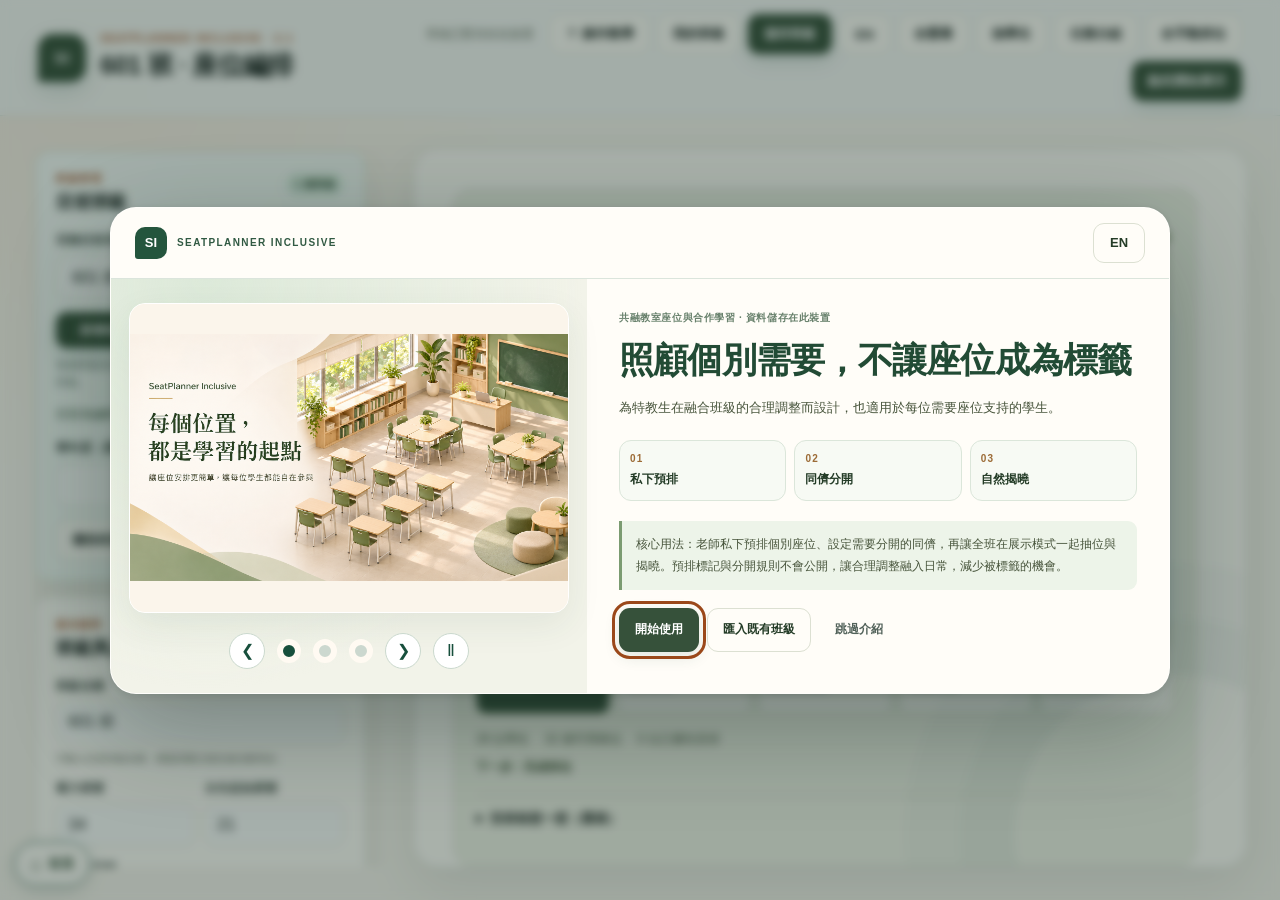
==== commit b0453ae3: "feat: complete classroom canvas editor and spatial seating controls" ====
--- a/index.html
+++ b/index.html
@@ -16,13 +16,15 @@
       <div class="brand">
         <span class="brand-mark" aria-hidden="true">SI</span>
         <div>
-          <p class="eyebrow">SEATPLANNER INCLUSIVE · 2.0</p>
+          <p class="eyebrow">SEATPLANNER INCLUSIVE · 2.1</p>
           <h1 id="pageTitle">班級座位編排</h1>
         </div>
       </div>
       <div class="header-actions admin-only">
         <span class="save-status" id="saveStatus" aria-live="polite" data-i18n="common.saved">已儲存於本機</span>
         <button class="button button-secondary" id="tutorialButton" type="button" data-i18n="workflow.help">？ 操作教學</button>
+        <button class="button button-secondary" id="classLibraryButton" type="button" data-v5="我的班級|My classes">我的班級</button>
+        <button class="button button-primary" id="saveClassButton" type="button" data-v5="儲存班級|Save class">儲存班級</button>
         <button class="button button-secondary language-button" type="button"><span data-language-label>EN</span></button>
         <button class="button button-secondary" id="fullscreenButton" type="button" data-i18n="common.fullscreen">全螢幕</button>
         <button class="button button-secondary student-draw-open" type="button" data-i18n="picker.title">抽學生</button>
@@ -60,6 +62,8 @@
         <progress id="manualProgressBar" aria-label="排位進度" data-i18n-aria-label="manual.progressLabel" max="1" value="0"></progress>
         <details class="manual-rules"><summary data-i18n="manual.rulesTitle">手動排位說明</summary><p class="manual-instructions" data-i18n="manual.instructions">選學生 → 點座位。也可拖曳；點已排學生可移動或交換。</p><p class="manual-rules-note" data-i18n="manual.rulesNote">沿用目前結果或預排位置起步。手動排位由老師決定，不套用抽籤的性別與固定限制；走道不能坐人。</p></details>
         <p id="manualCapacity" class="manual-capacity" role="alert" hidden></p>
+        <p id="manualConstraintStatus" class="manual-capacity" role="alert" hidden></p>
+        <button id="manualReviewRules" class="button button-secondary" type="button" hidden data-v5="回到規則設定|Review seating rules"></button>
         <label class="field"><span class="visually-hidden" data-i18n="manual.search">搜尋座號或姓名</span><input id="manualSearch" type="search" autocomplete="off" placeholder="搜尋座號／姓名" data-i18n-placeholder="manual.search" /></label>
         <div class="manual-filters" role="group" aria-label="名單篩選" data-i18n-aria-label="manual.filterLabel">
           <button type="button" data-manual-filter="pending" aria-pressed="true" data-i18n="manual.pending">待排學生</button>
@@ -101,6 +105,10 @@
             <button class="button button-quiet" id="deleteClassButton" type="button" data-i18n="classes.delete">刪除目前班級</button>
           </div>
           <small data-i18n="classes.help">每個班級各自保留名單、版型與抽籤結果；匯出會包含全部班級。</small>
+          <p id="classRecordStatus" role="status"></p>
+          <p id="classStorageError" class="is-error" role="alert" hidden></p>
+          <div class="field-grid"><label class="field"><span data-v5="學年度（選填）|Academic year (optional)"></span><input id="classAcademicYear" maxlength="20" /></label><label class="field"><span data-v5="學期（選填）|Term (optional)"></span><input id="classTerm" maxlength="20" /></label></div>
+          <button id="backupClassButton" class="button button-secondary" type="button" data-v5="備份此班完整檔案|Back up this class"></button>
         </section>
         <section class="panel-section">
           <div class="section-heading">
@@ -153,6 +161,7 @@
             <span data-i18n="admin.studentData">學生資料（選填）</span>
             <textarea id="studentDataInput" rows="7" placeholder="座號　姓名" data-i18n-placeholder="admin.dataPlaceholder"></textarea>
             <small data-i18n="admin.dataHelp">第一列填欄名，可直接貼上 Excel；姓名後方可增加任意資料欄位。</small>
+            <small class="privacy-note" data-i18n="purpose.demo"></small>
             <small class="privacy-note" data-i18n="admin.dataPrivacy">展示僅公開座號與姓名。完整備份仍包含原有欄位，請避免敏感資訊。</small>
           </label>
 
@@ -179,6 +188,11 @@
             </label>
           </div>
 
+          <label class="field">
+            <span data-v5="教室外形比例|Room proportions"></span>
+            <select id="roomAspectInput"><option value="landscape" data-v5="橫向長方形（4:3）|Landscape (4:3)"></option><option value="portrait" data-v5="直向長方形（3:4）|Portrait (3:4)"></option></select>
+            <small data-v5="只調整教室外形，保留座位數與預排；行數與排數可另外設定。|Changes proportions while preserving seats and assignments; set rows and columns separately."></small>
+          </label>
           <div class="layout-rotation">
             <div>
               <strong data-i18n="admin.rotateLayout">旋轉整間教室</strong>
@@ -384,6 +398,16 @@
         <section class="workflow-card admin-only" aria-labelledby="workflowTitle">
           <div class="workflow-heading"><div><p class="step-label">SEATPLANNER INCLUSIVE</p><h2 id="workflowTitle" data-i18n="workflow.title"></h2></div><span class="workflow-leaf" aria-hidden="true">❧</span></div>
           <p data-i18n="workflow.hint"></p>
+          <section class="inclusive-purpose" aria-label="核心功能 / Core features">
+            <p class="step-label" data-i18n="purpose.audience"></p>
+            <h3 data-i18n="purpose.title"></h3>
+            <div class="inclusive-actions">
+              <button type="button" data-workflow="priority"><strong data-i18n="purpose.reserve"></strong><span data-i18n="purpose.reserveText"></span></button>
+              <button type="button" data-workflow="separation"><strong data-i18n="purpose.separate"></strong><span data-i18n="purpose.separateText"></span></button>
+            </div>
+            <p class="inclusive-public" data-i18n="purpose.public"></p>
+            <small data-i18n="purpose.private"></small>
+          </section>
           <nav class="workflow-steps" aria-label="編排步驟" data-i18n-aria-label="workflow.modes">
             <button type="button" data-workflow="class" aria-current="step"><b>01</b><span data-i18n="workflow.class"></span></button>
             <button type="button" data-workflow="room"><b>02</b><span data-i18n="workflow.room"></span></button>
@@ -425,6 +449,16 @@
             <span id="prearrangeCount">已預排 0 人</span>
           </div>
         </div>
+        <section id="separationPanel" class="separation-panel admin-only" aria-labelledby="separationTitle">
+          <details id="separationDetails" open><summary id="separationTitle" data-v5="同儕分開安排｜僅老師可見，抽位必須遵守|Peer separation · teacher only, enforced in draws"></summary>
+            <p data-v5="不相鄰包含左右、前後及斜角。不同桌組是另一項規則；只用於日常座位，不限制活動分組。|Nonadjacent includes horizontal, vertical and diagonal neighbors. Different tables is a separate rule. These rules apply to daily seating, not activity groups."></p>
+            <input id="ruleSearch" type="search" aria-label="搜尋學生 / Search students" placeholder="搜尋學生 / Search students" />
+            <div class="field-grid"><label class="field"><span data-v5="學生 A|Student A"></span><select id="ruleStudentA"></select></label><label class="field"><span data-v5="學生 B|Student B"></span><select id="ruleStudentB"></select></label></div>
+            <div class="rule-options"><label><input id="ruleNotAdjacent" type="checkbox" checked /><span data-v5="不相鄰（八方向）|Not adjacent (eight directions)"></span></label><label><input id="ruleNotSameTable" type="checkbox" /><span data-v5="不同桌組|Different tables"></span></label></div>
+            <div class="class-actions"><button id="saveSeparationRule" class="button button-primary" type="button" data-v5="新增／更新規則|Add / update rule"></button><button id="constraintRedrawButton" class="button button-primary" type="button" data-v5="依目前規則重新抽位|Draw with current rules"></button><button id="openTopologyButton" class="button button-secondary" type="button" data-v5="預覽／確認座位鄰接圖|Preview / confirm adjacency"></button><button id="reviewRosterButton" class="button button-secondary" type="button" data-v5="學生身分對照|Student identity mapping"></button></div>
+            <p id="separationStatus" role="status" aria-live="polite"></p><div id="separationRules"></div>
+          </details>
+        </section>
 
         <div class="room-layout" id="roomLayout">
           <div class="room-edge room-edge-top">
@@ -452,13 +486,14 @@
           </div>
         </div>
 
-        <div class="draw-panel presentation-only">
+        <div class="draw-panel presentation-only" role="region" aria-label="座位安排操作 / Seating actions">
           <p id="drawMessage" data-i18n="draw.ready">按下按鈕，開始公平隨機排位</p>
           <button class="draw-button" id="drawButton" type="button">
             <span class="draw-icon" aria-hidden="true">↻</span>
             <span id="drawButtonText" data-i18n="draw.start">開始抽籤</span>
           </button>
           <button class="button button-secondary" id="skipDrawButton" type="button" data-i18n="draw.skip" hidden>直接揭曉</button>
+          <button class="button button-secondary" id="presentationManualButton" type="button" data-i18n="mode.manual">手動安排</button>
         </div>
 
         <div id="drawSpotlight" class="draw-spotlight" aria-hidden="true"></div>
@@ -590,27 +625,64 @@
     <p id="tutorialStorageNotice" class="tutorial-storage-notice" role="status" hidden></p>
 
     <dialog id="welcomeDialog" class="welcome-dialog" aria-labelledby="welcomeTitle" aria-describedby="welcomeSubtitle">
-      <div class="welcome-top"><span>SEATPLANNER INCLUSIVE</span><button class="button button-secondary language-button" type="button"><span data-language-label>EN</span></button></div>
-      <img class="welcome-art" src="SeatPlanner-main.png" alt="" width="1672" height="941" />
+      <div class="welcome-top"><span class="welcome-brand"><b aria-hidden="true">SI</b> SEATPLANNER INCLUSIVE</span><button class="button button-secondary language-button" type="button"><span data-language-label>EN</span></button></div>
+      <div class="welcome-layout">
+      <section id="welcomeCarousel" class="welcome-carousel" aria-label="功能介紹 / Feature introduction" aria-roledescription="carousel" tabindex="0">
+        <div class="welcome-slides">
+          <img class="welcome-art" src="SeatPlanner-main.png" alt="SeatPlanner 班級座位管理介紹" width="1672" height="941" />
+          <img class="welcome-art" src="SeatPlanner-main2.png" alt="融合教育座位編排功能與操作流程" width="1491" height="1055" hidden />
+          <img class="welcome-art" src="SeatPlanner-main3.png" alt="合理調整預排與學生隱私" width="1448" height="1086" hidden />
+        </div>
+        <div class="carousel-controls">
+          <button id="carouselPrevious" type="button" aria-label="上一張 / Previous slide">❮</button>
+          <div class="carousel-dots"><button type="button" data-slide="0" aria-label="第 1 張 / Slide 1" aria-current="true"></button><button type="button" data-slide="1" aria-label="第 2 張 / Slide 2" aria-current="false"></button><button type="button" data-slide="2" aria-label="第 3 張 / Slide 3" aria-current="false"></button></div>
+          <button id="carouselNext" type="button" aria-label="下一張 / Next slide">❯</button>
+          <button id="carouselPause" type="button" aria-label="暫停 / Pause" aria-pressed="false">Ⅱ</button>
+        </div>
+      </section>
       <div class="welcome-content"><p class="step-label" data-i18n="welcome.local"></p><h2 id="welcomeTitle" data-i18n="welcome.title"></h2><p id="welcomeSubtitle" data-i18n="welcome.subtitle"></p>
+        <div class="welcome-feature-strip"><span><b>01</b><span data-i18n="intro.reserve"></span></span><span><b>02</b><span data-i18n="intro.separate"></span></span><span><b>03</b><span data-i18n="intro.reveal"></span></span></div>
+        <p class="welcome-core" data-i18n="purpose.welcome"></p>
         <p id="welcomeError" role="alert" hidden></p>
         <div class="welcome-actions"><button id="welcomeStart" class="button button-primary" type="button" data-i18n="welcome.start" autofocus>開始使用</button><button id="welcomeImport" class="button button-secondary" type="button" data-i18n="welcome.import">匯入既有班級</button><button id="welcomeSkip" class="button button-quiet" type="button" data-i18n="welcome.skip">跳過介紹</button></div>
       </div>
+      </div>
     </dialog>
-    <section id="tourPanel" class="tour-panel" role="region" aria-labelledby="tourTitle" hidden>
-      <p id="tourProgress" class="step-label" aria-live="polite"></p><h2 id="tourTitle"></h2><p id="tourText"></p>
-      <div class="tour-actions"><button id="tourPrevious" class="button button-secondary" type="button" data-i18n="tour.previous"></button><button id="tourSkip" class="button button-quiet" type="button" data-i18n="welcome.skip"></button><button id="tourNext" class="button button-primary" type="button" data-i18n="tour.next"></button></div>
-    </section>
-    <dialog id="readyDialog" class="simple-dialog" aria-labelledby="readyTitle"><h2 id="readyTitle" data-i18n="tour.ready"></h2><p data-i18n="tour.readyText"></p><button id="readyCreate" class="button button-primary" type="button" data-i18n="tour.create"></button></dialog>
+    <dialog id="tourDialog" class="tour-dialog" aria-labelledby="tourTitle" aria-describedby="tourText">
+      <section id="tourPanel" class="tour-panel" aria-labelledby="tourTitle" hidden>
+        <header class="tour-header"><p id="tourProgress" class="step-label" aria-live="polite"></p><button id="tourClose" class="tour-close" type="button" aria-label="關閉教學 / Close tutorial">×</button></header>
+        <nav id="tourSteps" class="tour-step-dots" aria-label="教學步驟 / Tutorial steps"></nav>
+        <div class="tour-meter" aria-hidden="true"><span id="tourMeterFill"></span></div>
+        <div class="tour-body">
+          <div id="tourScene" class="tour-scene" aria-hidden="true"></div>
+          <div class="tour-copy"><p class="tour-kicker" data-i18n="intro.kicker"></p><h2 id="tourTitle"></h2><p id="tourText"></p><button id="tourTry" class="tour-try" type="button" data-i18n="intro.try"></button></div>
+        </div>
+        <footer class="tour-actions"><button id="tourPrevious" class="button button-secondary" type="button" data-i18n="tour.previous"></button><button id="tourSkip" class="button button-quiet" type="button" data-i18n="welcome.skip"></button><button id="tourNext" class="button button-primary" type="button" data-i18n="tour.next"></button></footer>
+      </section>
+    </dialog>
+    <dialog id="readyDialog" class="simple-dialog ready-dialog" aria-labelledby="readyTitle"><div class="ready-check" aria-hidden="true"><svg viewBox="0 0 64 64"><circle cx="32" cy="32" r="29"/><path d="m20 32 8 8 17-18"/></svg></div><p class="step-label">SEATPLANNER INCLUSIVE</p><h2 id="readyTitle" data-i18n="tour.ready"></h2><p data-i18n="tour.readyText"></p><button id="readyCreate" class="button button-primary" type="button" data-i18n="tour.create"></button></dialog>
     <dialog id="observationDialog" class="simple-dialog observation-dialog" aria-labelledby="observationTitle"><h2 id="observationTitle" data-i18n="support.observationTitle"></h2><pre data-i18n="support.observationText"></pre><div class="dialog-actions"><button class="button button-secondary" id="observationClose" type="button" data-i18n="support.close"></button><button class="button button-primary" id="observationPrint" type="button" data-i18n="support.print"></button></div></dialog>
+    <dialog id="classLibraryDialog" class="library-dialog" aria-labelledby="classLibraryTitle"><div class="dialog-heading"><h2 id="classLibraryTitle" data-v5="我的班級與排位紀錄|My classes and seating records"></h2><button class="button button-secondary" type="button" data-close-v5="classLibraryDialog" data-v5="關閉|Close"></button></div><p data-v5="自動暫存用來接續工作；具名紀錄可還原完整版本。單班檔可帶到別的裝置。|Autosave resumes your work; named records restore complete versions. A class backup can be opened on another device."></p><label><input id="showArchivedClasses" type="checkbox" /><span data-v5="顯示封存班級|Show archived classes"></span></label><div id="classLibraryList"></div></dialog>
+    <dialog id="saveClassDialog" class="simple-dialog" aria-labelledby="saveClassTitle"><h2 id="saveClassTitle" data-v5="儲存班級紀錄|Save a class record"></h2><label class="field"><span data-v5="紀錄名稱，例如：11 月座位|Record name, e.g. November seating"></span><input id="classRecordName" maxlength="80" /></label><p data-v5="保存名單、教室、規則、排位、草稿及活動。規劃衝突可保存，但不能完成展示。|Saves roster, room, rules, seating, draft and activities. Conflicting plans may be saved, but cannot be presented as complete."></p><div class="dialog-actions"><button class="button button-secondary" data-close-v5="saveClassDialog" type="button" data-v5="取消|Cancel"></button><button class="button button-primary" id="saveClassRecordButton" type="button" data-v5="儲存紀錄|Save record"></button></div></dialog>
+    <dialog id="copyClassDialog" class="simple-dialog" aria-labelledby="copyClassTitle"><h2 id="copyClassTitle" data-v5="複製班級|Copy class"></h2><label class="field"><span data-v5="內容|Contents"></span><select id="copyClassContents"><option value="layout" data-v5="只複製教室（不複製名單與規則）|Classroom only (no roster or rules)"></option><option value="all" data-v5="連名單、規則、排位一起複製|Copy roster, rules and seating too"></option></select></label><div class="dialog-actions"><button class="button button-secondary" data-close-v5="copyClassDialog" type="button" data-v5="取消|Cancel"></button><button id="copyClassConfirm" class="button button-primary" type="button" data-v5="建立副本|Create copy"></button></div></dialog>
+    <dialog id="rosterIdentityDialog" class="library-dialog" aria-labelledby="rosterIdentityTitle"><h2 id="rosterIdentityTitle" data-v5="確認學生身分與座號對照|Confirm student identities and numbers"></h2><p data-v5="改座號或更正姓名，選擇原學生以保留規則；換成新學生則選新身分。不能只憑同名認定。|For a number/name correction choose the original student to retain rules. For a new student choose New identity. Names alone do not establish identity."></p><div id="rosterIdentityRows"></div><p id="rosterIdentityError" role="alert"></p><div class="dialog-actions"><button class="button button-secondary" type="button" data-close-v5="rosterIdentityDialog" data-v5="取消|Cancel"></button><button id="rosterIdentityConfirm" class="button button-primary" type="button" data-v5="確認對照|Confirm mapping"></button></div></dialog>
+    <dialog id="topologyDialog" class="library-dialog" aria-labelledby="topologyTitle"><div class="dialog-heading"><h2 id="topologyTitle" data-v5="座位鄰接預覽|Seat adjacency preview"></h2><button class="button button-secondary" data-close-v5="topologyDialog" type="button" data-v5="關閉|Close"></button></div><p data-v5="線段代表視為相鄰。自由桌型的建議需由老師檢查，可取消勾選或加連線；圖示不代表實際公尺距離。|Lines mean adjacent seats. Review the free-layout suggestions: remove or add edges as needed. This diagram does not represent distances in meters."></p><div id="topologyPreview"></div><div id="topologyEdges"></div><div class="field-grid"><select id="topologySeatA" aria-label="座位 A / Seat A"></select><select id="topologySeatB" aria-label="座位 B / Seat B"></select></div><div class="class-actions"><button id="topologyAddEdge" class="button button-secondary" type="button" data-v5="新增鄰接連線|Add adjacency edge"></button><button id="topologySuggest" class="button button-secondary" type="button" data-v5="重新產生建議|Generate suggestions"></button><button id="topologyConfirm" class="button button-primary" type="button" data-v5="確認此教室的鄰接圖|Confirm this adjacency map"></button></div><p id="topologyNotice" role="status"></p></dialog>
+    <dialog id="importCollisionDialog" class="simple-dialog" aria-labelledby="importCollisionTitle"><h2 id="importCollisionTitle" data-v5="同一班級的檔案|An existing class was found"></h2><p data-v5="更新原班會先保留目前版本；也可選擇另建班級，不覆蓋原班。|Updating first preserves the current version. Alternatively, create another class without replacing the original."></p><div id="importCollisionRows"></div><div class="dialog-actions"><button class="button button-secondary" data-close-v5="importCollisionDialog" type="button" data-v5="取消|Cancel"></button><button id="importCollisionConfirm" class="button button-primary" type="button" data-v5="確認匯入|Confirm import"></button></div></dialog>
+    <button id="cancelConstraintDraw" class="button button-secondary constraint-cancel" type="button" hidden data-v5="取消計算，保留原排位|Cancel calculation; keep previous seating"></button>
 
     <script src="js/constants.js"></script>
     <script src="js/i18n.js"></script>
     <script src="js/inclusive-i18n.js"></script>
+    <script src="js/seat-engine.js"></script>
+    <script src="js/class-data.js"></script>
+    <script src="js/classroom-geometry.js"></script>
     <script src="js/storage.js"></script>
-    <script src="js/seat-engine.js"></script>
     <script src="js/group-planner.js"></script>
     <script src="js/room-layout.js"></script>
+    <script src="js/drawing-scene.js"></script>
+    <script src="js/seating-constraints.js"></script>
+    <script src="js/constrained-arranger.js"></script>
+    <script src="js/layout-planner.js"></script>
     <script src="js/ui.js"></script>
     <script src="js/group-ui.js"></script>
     <script src="js/sound.js"></script>
@@ -620,6 +692,11 @@
     <script src="js/workflow.js"></script>
     <script src="js/student-draw.js"></script>
     <script src="js/manual-seating.js"></script>
+    <script src="js/class-records-ui.js"></script>
+    <script src="js/separation-ui.js"></script>
+    <script src="js/classroom-camera.js"></script>
+    <script src="js/drawing-objects.js"></script>
+    <script src="js/classroom-editor.js"></script>
     <script src="js/app.js"></script>
 </body>
 </html>
--- a/assets/styles.css
+++ b/assets/styles.css
@@ -50,7 +50,6 @@
 .welcome-actions { display: flex; flex-wrap: wrap; gap: 10px; }
 .welcome-actions .button { min-height: 48px; padding: 12px 24px; }
 .welcome-active { overflow: hidden; }
-.welcome-active > :not(dialog) { visibility: hidden; }
 .tour-panel { position: fixed; z-index: 2147483646; right: 24px; bottom: 22px; width: min(410px, calc(100vw - 32px)); padding: 22px; border-radius: 20px; border: 2px solid #64794e; background: #fffdf5; color: #243c27; box-shadow: 0 15px 55px #1c382936; max-height: 44dvh; overflow: auto; }
 .tour-panel > p:not(.step-label) { font-size: 14px; line-height: 1.8; margin: 10px 0 18px; }
 .tour-actions { display: flex; justify-content: space-between; gap: 6px; }
@@ -344,6 +343,7 @@
     "left grid right"
     ". bottom .";
   gap: 9px;
+  aspect-ratio: var(--room-aspect, 4 / 3);
   max-width: 1190px;
   margin: 0 auto;
 }
@@ -1083,7 +1083,37 @@
 }
 
 #workflowMobileSlot { display: none; }
+.library-dialog { width: min(880px,calc(100vw - 24px)); max-height: 90dvh; padding: 24px; border: 1px solid var(--line); border-radius: 20px; background: var(--surface); color: var(--ink); overflow: auto; }
+.library-dialog::backdrop { background: #182b2180; }
+.library-dialog .dialog-heading { justify-content: space-between; gap: 12px; }
+.library-dialog > p { line-height: 1.8; }
+.library-card { padding: 18px; border: 1px solid var(--line); border-radius: 14px; margin-top: 14px; background: #f6f5ec; }
+.library-card h3 { margin: 0 0 8px; }
+.library-card p { line-height: 1.7; margin-bottom: 8px; }
+.library-card .class-actions { margin-block: 12px; flex-wrap: wrap; }
+.library-card .field { margin-top: 12px; }
+#classRecordStatus { font-size: 12px; line-height: 1.8; margin-block: 14px; color: var(--green); }
+.separation-panel { border: 1px solid #ccd7bf; border-radius: 14px; padding: 14px; margin-bottom: 20px; background: #f8f8ef; }
+.separation-panel p { font-size: 13px; line-height: 1.8; }
+.separation-panel select, .identity-row select, #topologyDialog select { width: 100%; min-height: 42px; border: 1px solid var(--line); border-radius: 8px; padding: 8px; background: white; font: inherit; }
+.separation-panel input[type="search"] { width: 100%; padding: 10px; border: 1px solid var(--line); border-radius: 8px; }
+.rule-options { display: flex; gap: 18px; flex-wrap: wrap; margin: 14px 0; font-size: 13px; }
+.rule-options label, .separation-rule label { display: flex; align-items: center; gap: 8px; }
+.separation-rule { display: flex; gap: 8px; align-items: center; flex-wrap: wrap; padding: 12px 0; border-top: 1px solid var(--line); font-size: 13px; }
+.separation-rule label { flex: 1 1 240px; }
+.is-error, #separationStatus.is-error { color: #982e26; }
+.identity-row { display: grid; grid-template-columns: minmax(100px,1fr) minmax(180px,2fr); gap: 10px; padding: 8px; align-items: center; border-bottom: 1px solid var(--line); }
+#topologyPreview { width: min(100%,520px); margin-inline: auto; background: #f3f4e9; border-radius: 12px; }
+#topologyPreview svg { display: block; width: 100%; max-height: 380px; }
+#topologyEdges { display: grid; grid-template-columns: repeat(auto-fit,minmax(140px,1fr)); max-height: 180px; overflow: auto; gap: 8px; margin-block: 16px; font-size: 12px; }
+#topologyDialog .field-grid { gap: 12px; }
+.constraint-cancel { position: fixed; z-index: 60; bottom: 20px; right: 20px; max-width: calc(100vw - 40px); }
+@media (min-width: 981px) { .header-actions { flex-wrap: wrap; justify-content: flex-end; max-width: 74%; gap: 7px; } body:not(.presentation-mode) .app-shell { height: calc(100dvh - var(--header-height,100px)); } }
+@media (max-width: 620px) { .library-dialog { padding: 16px; } .identity-row { grid-template-columns: 1fr; } .separation-panel .field-grid { grid-template-columns: 1fr; } }
+body:not(.presentation-mode) .presentation-only { display: none !important; }
+.presentation-mode .admin-only { display: none !important; }
 .manual-mode .workflow-card { display: none; }
+.manual-mode .separation-panel { display: none; }
 .high-contrast .seat .student-name, .high-contrast .seat .student-name-only, .high-contrast .seat .student-result > strong { font-size: clamp(22px, 2.4vw, 34px); }
 @media (max-width: 980px) {
   #workflowMobileSlot { display: block; padding: 12px 12px 0; }
@@ -1100,3 +1130,331 @@
   body:not(.manual-mode) .header-actions .save-status { flex-basis: 100%; display: block; font-size: 11px; }
   .workflow-heading h2 { font-size: 20px; }
 }
+
+.welcome-art[hidden] { display: none; }
+.welcome-slides { height: min(59dvh, 640px); background: #fbf5eb; }
+.welcome-slides .welcome-art { height: 100%; max-height: none; }
+.carousel-controls { display: flex; align-items: center; justify-content: center; gap: 18px; padding: 10px; }
+.carousel-controls button { min-width: 36px; min-height: 36px; border: 1px solid #cbd9ce; border-radius: 50%; color: #174f3c; background: white; cursor: pointer; }
+.carousel-dots { display: flex; gap: 12px; }
+.carousel-dots button { min-width: 24px; min-height: 24px; padding: 5px; background: #ccd8cf; border: 6px solid #fffaf2; }
+.carousel-dots button[aria-current="true"] { background: #174f3c; }
+.carousel-controls button:focus-visible, .welcome-carousel:focus-visible { outline: 3px solid #e77732; outline-offset: 3px; }
+
+/* Teacher-only introduction to the two core inclusion tools. */
+.inclusive-purpose { margin: 14px 0; padding: 16px; border: 1px solid #b9cfc1; border-radius: 12px; background: #f1f7f3; }
+.inclusive-purpose h3 { margin: 4px 0 12px; color: #174f3c; font-size: 20px; }
+.inclusive-actions { display: grid; grid-template-columns: repeat(2, minmax(0, 1fr)); gap: 10px; }
+.inclusive-actions button { display: flex; flex-direction: column; gap: 7px; padding: 14px; border: 1px solid #b9cfc1; border-radius: 10px; background: white; color: #253f33; font: inherit; text-align: left; cursor: pointer; }
+.inclusive-actions button:hover { border-color: #307655; background: #fbfdfb; }
+.inclusive-actions button:focus-visible { outline: 3px solid #e77732; outline-offset: 3px; }
+.inclusive-actions strong { font-size: 16px; }
+.inclusive-actions span, .inclusive-purpose small { font-size: 13px; line-height: 1.7; }
+.inclusive-purpose .inclusive-public { margin: 12px 0 8px; font-weight: 650; line-height: 1.8; }
+.welcome-core { padding: 12px 16px; border-left: 4px solid #307655; background: #f1f7f3; line-height: 1.8; }
+@media (max-width: 620px) { .inclusive-actions { grid-template-columns: 1fr; } }
+
+/* Classroom objects share a logical canvas; controls stay at usable screen sizes. */
+.classroom-editor-toolbar, .classroom-object-tools { display: flex; flex-wrap: wrap; align-items: center; gap: 8px; margin: 12px 0; padding: 12px; border: 1px solid #b9cfc1; border-radius: 12px; background: #f3f8f5; }
+.classroom-editor-dock { position: sticky; top: 0; z-index: 30; background: #fffdf8; padding: 1px 0; max-height: 48dvh; overflow: auto; }
+.classroom-editing .classroom-stage > .workflow-card,
+.classroom-editing .classroom-stage > .stage-heading,
+.classroom-editing .classroom-stage > .admin-mode-bar,
+.classroom-editing .classroom-stage > .separation-panel,
+.classroom-editing #workflowMobileSlot { display: none; }
+.manual-mode .classroom-editor-dock { display: none; }
+@media (max-width: 980px) {
+  .classroom-editor-dock { position: relative; max-height: none; overflow: visible; }
+  .classroom-editing:not(.classroom-table-editing) .control-panel { display: none; }
+}
+.classroom-editor-toolbar .button, .classroom-object-tools .button { min-height: 40px; padding: 8px 12px; }
+.classroom-editor-toolbar [aria-pressed="true"] { background: #174f3c; color: white; }
+.classroom-object-tools[hidden] { display: none; }
+.classroom-object-tools label { display: inline-flex; align-items: center; gap: 6px; font-size: 13px; }
+.classroom-object-tools p { flex-basis: 100%; margin: 2px 0; font-size: 13px; line-height: 1.7; }
+.canvas-precise { flex-basis: 100%; }
+.canvas-precise > div { display: flex; flex-wrap: wrap; gap: 12px; padding: 12px 0; }
+.canvas-precise input { width: 88px; padding: 8px; border: 1px solid #b9cfc1; border-radius: 6px; }
+.classroom-marker-layer { position: absolute; inset: 0; pointer-events: none; z-index: 8; }
+.room-layout.geometry-enabled { display: block; position: relative; min-height: 0; background: #fbfdfb; border: 2px solid #739883; border-radius: 5px; isolation: isolate; margin: 32px auto; }
+.geometry-enabled > .room-edge { display: none; }
+.geometry-enabled > .grid-scroll { position: absolute; padding: 0; min-width: 0; overflow: auto; }
+.geometry-enabled .room-canvas { width: 100%; height: 100%; min-width: 0; min-height: 0; max-width: none; margin: 0; border-radius: 6px; }
+.geometry-enabled .seat-grid { min-width: 0; width: 100%; max-width: none; gap: 5px; grid-template-columns: 20px repeat(var(--cols), minmax(0, 1fr)); }
+.geometry-enabled .seat-grid { height: 100%; grid-template-rows: 20px repeat(var(--rows), minmax(0, 1fr)); }
+.presentation-mode .geometry-enabled .seat-grid { grid-template-columns: repeat(var(--cols), minmax(0, 1fr)); }
+.presentation-mode .geometry-enabled .seat-grid { grid-template-rows: repeat(var(--rows), minmax(0, 1fr)); }
+.geometry-enabled .seat-grid .seat, .geometry-enabled .axis-button, .geometry-enabled .grid-corner { min-height: 0; padding: 2px; }
+.geometry-enabled .seat { min-width: 0; }
+.geometry-enabled .seat-main strong { font-size: clamp(12px, 1.7vw, 26px); }
+.canvas-marker { position: absolute; display: flex; align-items: center; justify-content: center; border: 1px solid #487c61; border-radius: 5px; color: #174f3c; background: #e5efe8; box-sizing: border-box; }
+.canvas-marker > span:first-child { font-size: clamp(10px, 1vw, 14px); font-weight: 700; white-space: nowrap; pointer-events: none; }
+.canvas-marker.marker-board { color: white; background: #245d48; }
+.canvas-marker.marker-door { color: #8d4b18; border-color: #be8548; background: #fff2df; }
+.canvas-marker.marker-teacher { color: #355d7d; border-color: #6f94b0; background: #e9f2f9; }
+.geometry-editing .canvas-marker { pointer-events: auto; cursor: move; touch-action: none; }
+.geometry-editing .geometry-selected { outline: 2px solid #2877d1; outline-offset: 3px; z-index: 6; }
+.marker-controls { position: absolute; left: 50%; top: 50%; width: max(100%, 80px); height: max(100%, 64px); transform: translate(-50%,-50%); pointer-events: none; border: 1px dashed #2877d1; }
+.geometry-handle { position: absolute; width: 16px; height: 16px; border: 2px solid #2877d1; border-radius: 3px; background: white; pointer-events: auto; touch-action: none; z-index: 12; transform: translate(-50%,-50%); }
+.handle-nw { left: 0; top: 0; cursor: nwse-resize; }
+.handle-n { left: 50%; top: 0; cursor: ns-resize; }
+.handle-ne { left: 100%; top: 0; cursor: nesw-resize; }
+.handle-e { left: 100%; top: 50%; cursor: ew-resize; }
+.handle-se { left: 100%; top: 100%; cursor: nwse-resize; }
+.handle-s { left: 50%; top: 100%; cursor: ns-resize; }
+.handle-sw { left: 0; top: 100%; cursor: nesw-resize; }
+.handle-w { left: 0; top: 50%; cursor: ew-resize; }
+.handle-rotate { left: 50%; top: -36px; width: 22px; height: 22px; border-radius: 50%; cursor: grab; background: #d5e9ff; }
+.geometry-bounds-selection { position: absolute; inset: 0; border: 2px dashed #cc7e22; pointer-events: none; }
+.geometry-bounds-selection .geometry-handle { border-color: #cc7e22; }
+.geometry-center-line { display: none; position: absolute; border-color: #73a6c3; border-style: dashed; border-width: 0; opacity: .6; }
+.geometry-editing:has(.geometry-selected) .geometry-center-line { display: block; }
+.center-horizontal { top: 50%; left: 0; right: 0; border-top-width: 1px; }
+.center-vertical { left: 50%; top: 0; bottom: 0; border-left-width: 1px; }
+.geometry-outside, .has-geometry-overflow > .grid-scroll { outline: 2px dashed #b83a32; }
+.geometry-editing .grid-scroll { pointer-events: none; }
+.geometry-editing.geometry-tables .grid-scroll { pointer-events: auto; }
+.room-marker-settings[hidden] { display: none !important; }
+.presentation-mode .geometry-enabled .canvas-marker { animation: none; }
+@media (pointer: coarse) { .geometry-handle { width: 24px; height: 24px; } .handle-rotate { top: -44px; width: 28px; height: 28px; } }
+
+/* The editor owns a fixed viewport; changing properties never resizes the scene. */
+body.classroom-workspace-open { overflow: hidden !important; }
+.classroom-workspace-open #homeButton { display: none !important; }
+.classroom-workspace { position: fixed; inset: 0; z-index: 100; display: grid; grid-template-rows: 56px minmax(0, 1fr) 54px; background: #edf1ef; color: #253f33; }
+.classroom-workspace[hidden] { display: none; }
+.workspace-top { min-width: 0; border-bottom: 1px solid #bdcfc2; background: #fffdf8; }
+.workspace-top .classroom-editor-toolbar { display: flex; flex-wrap: nowrap; height: 100%; margin: 0; padding: 6px 12px; border: 0; border-radius: 0; overflow: auto; background: transparent; }
+.workspace-top .button { flex-shrink: 0; white-space: nowrap; min-height: 38px; padding: 7px 11px; }
+.workspace-top [data-canvas-action="done"] { background: #174f3c; color: white; }
+.workspace-body { display: grid; grid-template-columns: minmax(0, 1fr) 260px; min-height: 0; position: relative; }
+.classroom-viewport { position: relative; overflow: hidden; overflow: clip; min-width: 0; min-height: 0; touch-action: none; isolation: isolate; background-color: #e8eeea; background-image: radial-gradient(#a4b5a9 1px, transparent 1px); background-size: 20px 20px; }
+.classroom-viewport:focus-visible { outline: 2px solid #2877d1; outline-offset: -3px; }
+.classroom-viewport, .classroom-viewport * { transition: none !important; animation: none !important; }
+.classroom-viewport.pan-tool { cursor: grab; }
+.classroom-viewport.pan-tool:active { cursor: grabbing; }
+.classroom-viewport > .room-layout.geometry-enabled { position: absolute; left: 0; top: 0; margin: 0; box-sizing: border-box; min-width: 0; border: 0; border-radius: 0; background: #fffef9; box-shadow: inset 0 0 0 2px #739883; }
+.classroom-viewport.pan-tool * { cursor: grab !important; }
+.workspace-properties { min-height: 0; overflow: auto; padding: 14px; background: #fffdf8; border-left: 1px solid #bdcfc2; }
+.workspace-properties .classroom-object-tools { margin: 0; padding: 0; border: 0; border-radius: 0; display: flex; flex-direction: column; align-items: stretch; background: transparent; gap: 12px; }
+.workspace-properties .classroom-object-tools .button { width: 100%; }
+.workspace-properties .classroom-object-tools label { flex-wrap: wrap; }
+.workspace-properties .canvas-precise > div { display: grid; gap: 10px; }
+.workspace-properties input[type="number"] { width: 95px; max-width: 100%; padding: 7px; border: 1px solid #b9cfc1; border-radius: 6px; }
+.workspace-properties [data-canvas-action="fit"] { margin-top: 12px; }
+.canvas-ratio-fields { display: flex; flex-wrap: wrap; gap: 10px; padding-bottom: 14px; border-bottom: 1px solid #d4dfd7; }
+.canvas-ratio-fields strong, .canvas-ratio-fields small { flex-basis: 100%; }
+.canvas-ratio-fields small { line-height: 1.6; color: #53675b; }
+.workspace-footer { display: flex; align-items: center; gap: 10px; padding: 6px 14px; background: #fffdf8; border-top: 1px solid #bdcfc2; overflow-x: auto; }
+.workspace-footer .button { flex-shrink: 0; padding: 7px 12px; min-height: 36px; white-space: nowrap; }
+.workspace-footer output { min-width: 52px; text-align: center; font-variant-numeric: tabular-nums; font-weight: 700; }
+.workspace-footer [data-canvas-action="properties"] { display: none; }
+.classroom-selection-layer { position: absolute; inset: 0; z-index: 12; pointer-events: none; }
+.classroom-selection-layer .canvas-selection { position: absolute; box-sizing: border-box; border: 1px solid #2877d1; pointer-events: none; }
+.classroom-selection-layer .geometry-bounds-selection { inset: auto; border: 1px dashed #c47e23; }
+.room-shape-hud { position:absolute; display:flex; flex-wrap:wrap; gap:6px; max-width:300px; padding:10px; background:#fff9ec; border:1px solid #c47e23; border-radius:8px; box-shadow:0 2px 10px #0002; pointer-events:auto; font-size:12px; }
+.room-shape-hud strong { flex-basis:100%; }
+.room-shape-hud button { min-height:32px; padding:4px 10px; border:1px solid #c47e23; border-radius:5px; background:white; cursor:pointer; }
+.classroom-selection-layer .geometry-handle { width: 12px; height: 12px; border-width: 1.5px; }
+.classroom-selection-layer .geometry-handle::after { content: ''; position: absolute; inset: -9px; }
+.classroom-selection-layer .handle-rotate { width: 20px; height: 20px; top: -34px; }
+.classroom-viewport .geometry-selected { outline: none; }
+.classroom-viewport .canvas-marker > span:first-child { font-size: 14px; line-height: 1.2; max-width: 100%; overflow: hidden; text-overflow: ellipsis; }
+.classroom-viewport .seat-main strong { font-size: 16px; }
+.classroom-viewport .seat-main small, .classroom-viewport .student-number { font-size: 11px; }
+.classroom-viewport .axis-button { font-size: 11px; }
+.classroom-viewport:not(:has(.geometry-tables)) .seat-main small { display: none; }
+.classroom-viewport.low-detail .axis-button, .classroom-viewport.low-detail .student-name, .classroom-viewport.low-detail .student-name-only { visibility: hidden; }
+.workspace-properties .room-editor-intro { display: none; }
+.workspace-properties .room-layout-toolbar { border: 0; padding: 0; }
+@media (max-width: 800px) {
+  .workspace-body { grid-template-columns: minmax(0, 1fr); }
+  .workspace-properties { display: none; position: absolute; right: 0; bottom: 0; left: 0; max-height: 48%; z-index: 20; border-top: 1px solid #bdcfc2; box-shadow: 0 -5px 24px #1935271c; }
+  .properties-open .workspace-properties { display: block; }
+  .workspace-footer [data-canvas-action="properties"] { display: block; }
+  .workspace-top .button { padding: 7px 9px; }
+  .workspace-footer { gap: 6px; padding: 6px; }
+}
+@media (pointer: coarse) {
+  .classroom-selection-layer .geometry-handle::after { inset: -15px; }
+  .classroom-selection-layer .handle-rotate { top: -42px; }
+}
+
+/* A shared, raised surface for first-visit welcome and guided learning. */
+.welcome-dialog, .tour-dialog, .ready-dialog { border: 1px solid #fff8; background: #fffdf8; box-shadow: 0 32px 100px #0c211951, 0 2px 8px #0c21191c; }
+.welcome-dialog::backdrop, .tour-dialog::backdrop, .ready-dialog::backdrop { background: #132b225c; backdrop-filter: blur(5px); animation: introBackdrop 280ms ease-out both; }
+.welcome-dialog[open], .tour-dialog[open], .ready-dialog[open] { animation: introArrive 420ms cubic-bezier(.16,1,.3,1) both; }
+.welcome-dialog { width: min(1060px, calc(100vw - 40px)); max-height: calc(100dvh - 40px); border-radius: 26px; padding: 0; }
+.welcome-top { position: sticky; top: 0; z-index: 3; padding: 15px 24px; background: #fffdf8f5; border-bottom: 1px solid #dbe5dc; }
+.welcome-brand { display: flex; align-items: center; gap: 10px; color: #315a43; font-weight: 750; font-size: 10px; letter-spacing: .14em; }
+.welcome-brand b { display: grid; place-items: center; width: 32px; height: 32px; border-radius: 10px 10px 10px 3px; background: #24553d; color: #fff; font-size: 13px; letter-spacing: 0; }
+.welcome-layout { display: grid; grid-template-columns: minmax(0, .9fr) minmax(0, 1.1fr); }
+.welcome-carousel { min-width: 0; display: flex; flex-direction: column; justify-content: center; padding: 24px 18px; background: radial-gradient(ellipse at 20% 0, #dce9d9, transparent 70%), #f2f3e9; }
+.welcome-slides { height: 310px; display: grid; align-items: center; border-radius: 16px; overflow: hidden; background: #fff9ec; box-shadow: 0 12px 35px #29483514; border: 1px solid #fff; }
+.welcome-slides .welcome-art { width: 100%; height: 100%; max-height: 310px; object-fit: contain; animation: introSlide 460ms cubic-bezier(.2,.8,.2,1) both; }
+.carousel-controls { gap: 12px; padding: 20px 0 0; }
+.carousel-controls button { transition: transform 160ms ease, background 160ms ease; }
+.carousel-controls button:hover { transform: translateY(-2px); background: #e4eddf; }
+.welcome-content { padding: 30px 32px 24px; }
+.welcome-content .step-label { font-size: 10px; line-height: 1.8; color: #68816c; margin-bottom: 10px; }
+.welcome-content h2 { color: #224b35; font-size: clamp(26px, 2.7vw, 36px); line-height: 1.35; font-weight: 750; letter-spacing: -.025em; text-wrap: balance; }
+.welcome-content > p:not(.step-label) { font-size: 13px; line-height: 1.85; margin: 13px 0 18px; }
+.welcome-feature-strip { display: grid; grid-template-columns: repeat(3, minmax(0, 1fr)); gap: 8px; margin: 20px 0; }
+.welcome-feature-strip > span { display: flex; flex-direction: column; gap: 7px; padding: 12px 10px; border: 1px solid #dbe6da; border-radius: 12px; font-size: 12px; font-weight: 650; background: #f7faf4; transition: transform 180ms ease; }
+.welcome-feature-strip > span:hover { transform: translateY(-3px); }
+.welcome-feature-strip b { color: #9c6b36; font-size: 10px; letter-spacing: .12em; }
+.welcome-content .welcome-core { padding: 12px 14px; border-left: 3px solid #7b9b71; border-radius: 0 9px 9px 0; background: #edf4e9; font-size: 12px !important; }
+.welcome-content #welcomeError { color: #963e30; background: #fff0e9; padding: 10px 12px; border-radius: 8px; }
+.welcome-actions { gap: 8px; }
+.welcome-actions .button { padding: 11px 15px; min-height: 44px; font-size: 12px; }
+.welcome-actions .button-primary { box-shadow: 0 5px 15px #24553d22; }
+.tour-dialog { width: min(860px, calc(100vw - 32px)); padding: 0; border-radius: 24px; overflow: hidden; max-height: calc(100dvh - 32px); }
+.tour-dialog .tour-panel { position: static; z-index: auto; width: auto; max-height: calc(100dvh - 34px); border: 0; padding: 0; border-radius: 0; background: transparent; box-shadow: none; overflow: hidden; display: flex; flex-direction: column; }
+.tour-header { display: flex; align-items: center; justify-content: space-between; padding: 18px 24px 6px; flex-shrink: 0; }
+.tour-header .step-label { color: #68816c; font-size: 10px; letter-spacing: .13em; }
+.tour-close { display: grid; place-items: center; width: 34px; height: 34px; border: 1px solid #dce6dc; border-radius: 50%; background: #f7faf4; color: #536d59; font-size: 24px; cursor: pointer; }
+.tour-step-dots { display: flex; justify-content: center; gap: 12px; padding: 3px 24px 16px; flex-shrink: 0; }
+.tour-step-dots button { width: 34px; height: 34px; border: 1px solid #dbe5d8; border-radius: 50%; background: #f4f7ef; color: #7b8f78; font-size: 11px; font-weight: 700; cursor: pointer; transition: background 180ms ease, transform 180ms ease; }
+.tour-step-dots button[aria-current="step"] { background: #2b5c40; color: #fff; border-color: #2b5c40; transform: scale(1.1); box-shadow: 0 0 0 4px #eaf0e4; }
+.tour-meter { height: 3px; flex-shrink: 0; background: #eaf0e4; }
+.tour-meter span { display: block; height: 100%; background: linear-gradient(90deg, #8daa76, #2b5c40); transition: width 300ms ease; }
+.tour-body { display: grid; grid-template-columns: minmax(0, .9fr) minmax(0, 1.1fr); min-height: 0; overflow: auto; }
+.tour-copy { padding: 34px 30px; align-self: center; }
+.tour-kicker { color: #917243; font-size: 10px; letter-spacing: .08em; margin-bottom: 10px; }
+.tour-copy h2 { color: #244d35; font-size: clamp(23px, 2.4vw, 29px); line-height: 1.4; letter-spacing: -.02em; text-wrap: balance; }
+.tour-copy > #tourText { margin: 16px 0; font-size: 14px; line-height: 1.95; color: #52604d; }
+.tour-try { border: 0; border-bottom: 1px solid #bdcbb2; background: transparent; color: #41613e; padding: 7px 0; font: inherit; font-size: 12px; font-weight: 650; cursor: pointer; }
+.tour-actions { display: flex; align-items: center; justify-content: space-between; gap: 10px; padding: 16px 24px; flex-shrink: 0; border-top: 1px solid #dfe7da; background: #fffdf8; }
+.tour-actions .button { min-height: 42px; font-size: 12px; padding: 10px 18px; }
+.tour-actions #tourSkip { margin-right: auto; color: #7c8572; }
+.tour-active { overflow: hidden; }
+.tour-active .classroom-stage, .tour-active .admin-panel, .tour-active .control-panel { padding-bottom: 20px !important; }
+.tour-scene { position: relative; min-height: 310px; display: flex; flex-direction: column; align-items: center; justify-content: center; padding: 30px; gap: 22px; background: radial-gradient(ellipse at 20% 10%, #dae8d5, transparent 70%), #f1f3e8; overflow: hidden; }
+.demo-window { width: 100%; max-width: 280px; border: 1px solid #d5dfcf; border-radius: 14px; background: #fffdf6; box-shadow: 0 14px 35px #395b3020; transform: rotate(-3deg); }
+.demo-window-top { display: flex; align-items: center; gap: 4px; height: 30px; padding: 0 12px; border-bottom: 1px solid #e3e9db; }
+.demo-window-top i { width: 5px; height: 5px; border-radius: 50%; background: #c3d3b8; }
+.demo-window-top span { margin-left: auto; color: #849275; font-size: 9px; letter-spacing: .03em; }
+.demo-roster { display: grid; gap: 12px; padding: 24px 18px; }
+.demo-roster > span { display: flex; align-items: center; justify-content: space-between; gap: 18px; padding: 10px; border: 1px solid #dfe7d5; border-radius: 7px; color: #73856b; font-size: 11px; }
+.demo-roster b { font-size: 9px; color: #a9b29c; letter-spacing: 4px; }
+.demo-roster em { font-style: normal; color: #3e7950; }
+.demo-room { display: none; padding: 18px; position: relative; }
+.demo-board { height: 13px; width: 45%; margin: 0 auto 16px; background: #345c3c; border-radius: 3px; }
+.demo-seats { display: grid; grid-template-columns: repeat(3, 1fr); gap: 10px; }
+.demo-seats > span { display: grid; place-items: center; aspect-ratio: 1.6; border: 1px solid #d4dfca; border-radius: 7px 7px 7px 2px; background: #f8faee; color: #879676; font-size: 12px; }
+.demo-pin { display: none; position: absolute; top: 52px; left: 27px; width: 20px; height: 20px; border-radius: 50%; background: #ce9b48; color: #fff; font-size: 12px; text-align: center; line-height: 20px; box-shadow: 0 2px 8px #88602433; }
+.demo-room-handle { display: none; position: absolute; bottom: 10px; right: 10px; width: 12px; height: 12px; border: 2px solid #5f9373; background: #fff; }
+.demo-caption { color: #738269; font-size: 11px; line-height: 1.7; text-align: center; }
+.demo-share { display: none; padding: 30px; text-align: center; color: #54764b; font-size: 45px; }
+.demo-share span { display: block; padding: 9px; margin: 14px auto 0; width: 90px; border: 1px solid #cfdcc1; border-radius: 8px; background: #f4f7e9; font-size: 12px; letter-spacing: .12em; }
+.tour-scene:not([data-step="class"]) .demo-roster { display: none; }
+.tour-scene[data-step="room"] .demo-room, .tour-scene[data-step="priority"] .demo-room, .tour-scene[data-step="seat"] .demo-room { display: block; }
+.tour-scene[data-step="room"] .demo-room { outline: 1px dashed #7aa27d; outline-offset: -10px; }
+.tour-scene[data-step="room"] .demo-room-handle, .tour-scene[data-step="priority"] .demo-pin { display: block; }
+.tour-scene[data-step="priority"] .demo-seats > span:first-child { background: #f2dfb6; border-color: #c49d52; color: #97712e; }
+.tour-scene[data-step="priority"] .demo-seats > span:nth-child(3), .tour-scene[data-step="priority"] .demo-seats > span:nth-child(7) { background: #deead8; border-color: #9ab28a; }
+.tour-scene[data-step="seat"] .demo-seats > span { animation: introSeat 450ms calc(var(--demo-index) * 45ms) ease-out both; }
+.tour-scene[data-step="share"] .demo-share { display: block; }
+.ready-dialog { text-align: center; padding: 38px 32px; max-width: 440px; }
+.ready-dialog .step-label { color: #8a9b80; font-size: 10px; letter-spacing: .12em; margin: 20px 0 10px; }
+.ready-dialog h2 { font-size: 29px; color: #244d35; }
+.ready-dialog .button { margin-top: 24px; }
+.ready-check { width: 78px; height: 78px; margin: auto; }
+.ready-check svg { width: 100%; fill: #eef5e7; stroke: #4c7950; stroke-width: 2; }
+.ready-check path { fill: none; stroke-width: 3; stroke-linecap: round; stroke-linejoin: round; stroke-dasharray: 40; stroke-dashoffset: 0; }
+.ready-dialog[open] .ready-check path { animation: introCheck 650ms 120ms ease-out both; }
+@keyframes introArrive { from { opacity: 0; transform: translateY(20px) scale(.97); } to { opacity: 1; transform: translateY(0) scale(1); } }
+@keyframes introBackdrop { from { background-color: #132b2200; backdrop-filter: blur(0); } to { background-color: #132b225c; backdrop-filter: blur(5px); } }
+@keyframes introSlide { from { opacity: 0; transform: translateY(9px) scale(.985); } to { opacity: 1; transform: none; } }
+@keyframes introSeat { from { opacity: 0; transform: translateY(9px) scale(.92); } to { opacity: 1; transform: none; } }
+@keyframes introCheck { from { stroke-dashoffset: 40; } to { stroke-dashoffset: 0; } }
+@media (max-width: 700px) {
+  .welcome-dialog { width: calc(100vw - 24px); max-height: calc(100dvh - 24px); border-radius: 20px; }
+  .welcome-layout { grid-template-columns: 1fr; }
+  .welcome-top { padding: 10px 16px; }
+  .welcome-carousel { padding: 14px 16px 6px; }
+  .welcome-slides { height: 145px; }
+  .welcome-slides .welcome-art { max-height: 145px; }
+  .carousel-controls { padding: 8px 0 0; gap: 10px; }
+  .carousel-controls button { min-height: 28px; min-width: 28px; }
+  .welcome-content { padding: 18px 20px; }
+  .welcome-content h2 { font-size: 25px; }
+  .welcome-feature-strip { margin: 12px 0; }
+  .welcome-feature-strip > span { padding: 9px 7px; gap: 4px; font-size: 11px; }
+  .welcome-content > p:not(.step-label) { margin: 10px 0 12px; font-size: 12px; }
+  .welcome-content .welcome-core { font-size: 11px !important; padding: 9px 11px; }
+  .welcome-actions .button { padding: 9px 12px; min-height: 40px; font-size: 11px; }
+  .tour-body { grid-template-columns: 1fr; }
+  .tour-scene { min-height: 145px; height: 145px; padding: 15px; gap: 7px; flex-shrink: 0; }
+  .demo-window { max-width: 180px; }
+  .demo-window-top { height: 18px; }
+  .demo-roster { gap: 4px; padding: 8px 12px; }
+  .demo-roster > span { padding: 5px 8px; }
+  .demo-room { padding: 8px 22px; }
+  .demo-board { margin-bottom: 5px; height: 7px; }
+  .demo-seats { gap: 3px; }
+  .demo-seats > span { font-size: 8px; aspect-ratio: 2.5; border-radius: 3px; }
+  .demo-pin { top: 20px; left: 24px; width: 12px; height: 12px; font-size: 8px; line-height: 12px; }
+  .demo-share { padding: 8px; font-size: 25px; }
+  .demo-share span { padding: 5px; margin-top: 5px; font-size: 9px; }
+  .demo-caption { font-size: 9px; }
+  .tour-copy { padding: 20px 22px; }
+  .tour-copy h2 { font-size: 24px; }
+  .tour-copy > #tourText { margin: 12px 0; font-size: 13px; line-height: 1.85; }
+  .tour-header { padding: 12px 18px 2px; }
+  .tour-step-dots { padding-bottom: 12px; }
+  .tour-actions { padding: 12px 16px; gap: 6px; }
+  .tour-actions .button { padding: 9px 12px; font-size: 11px; }
+}
+@media (max-height: 540px) and (min-width: 550px) {
+  .welcome-layout { grid-template-columns: .7fr 1.3fr; }
+  .welcome-carousel { padding: 12px; }
+  .welcome-slides { height: 160px; }
+  .welcome-content { padding: 16px 20px; }
+  .welcome-actions { position: sticky; bottom: 0; background: #fffdf8; padding-top: 8px; }
+  .tour-body { grid-template-columns: .7fr 1.3fr; }
+  .tour-scene { height: auto; min-height: 180px; }
+  .tour-copy { padding: 18px; }
+}
+@media (prefers-reduced-motion: reduce) {
+  .welcome-dialog, .welcome-dialog *, .tour-dialog, .tour-dialog *, .ready-dialog, .ready-dialog * { animation: none !important; transition: none !important; }
+  .welcome-dialog::backdrop, .tour-dialog::backdrop, .ready-dialog::backdrop { animation: none !important; }
+}
+.calm-mode .welcome-dialog::backdrop, .calm-mode .tour-dialog::backdrop, .calm-mode .ready-dialog::backdrop { animation: none !important; }
+
+.presentation-mode .draw-panel { position: fixed; z-index: 70; left: 50%; bottom: max(18px, env(safe-area-inset-bottom)); transform: translateX(-50%); display: flex; flex-direction: row; align-items: center; justify-content: center; gap: 12px; width: max-content; max-width: calc(100vw - 28px); margin: 0; padding: 12px 18px; border: 1px solid #cad8c8; border-radius: 18px; background: #fffef9f5; backdrop-filter: blur(12px); box-shadow: 0 12px 40px #183b2a30; }
+.presentation-mode .draw-panel > p { max-width: 260px; margin: 0; font-size: 12px; line-height: 1.6; }
+.presentation-mode .draw-panel .draw-button { min-height: 48px; padding: 10px 22px; margin: 0; font-size: 17px; }
+.presentation-mode .classroom-stage { padding-bottom: 140px; }
+.drawing-mode #presentationManualButton { display: none; }
+@media (max-width: 700px) {
+  .presentation-mode .draw-panel { gap: 8px; padding: 10px 12px; flex-wrap: wrap; width: calc(100vw - 28px); bottom: max(12px, env(safe-area-inset-bottom)); }
+  .presentation-mode .draw-panel > p { flex-basis: 100%; max-width: none; font-size: 11px; }
+  .presentation-mode .draw-panel .draw-button { flex: 1; min-height: 44px; font-size: 16px; }
+  .presentation-mode .home-navigation { bottom: 140px; }
+}
+
+.drawing-canvas { overflow: visible !important; background: transparent; border: 0; box-shadow: none; }
+.geometry-editing > .grid-scroll:has(.drawing-canvas) { pointer-events: auto; overflow: visible; }
+.drawing-canvas .room-table { min-width: 0; min-height: 0; }
+.drawing-canvas .room-table-surface { pointer-events: auto; cursor: move; }
+.drawing-canvas .drawing-seat { min-height: 0; padding: 0; pointer-events: auto; cursor: grab; overflow: visible; }
+.drawing-canvas .drawing-seat .seat-main strong { font-size: 13px; }
+.drawing-canvas .drawing-seat .seat-main small { display: none; }
+.drawing-canvas .room-path { pointer-events: auto; cursor: move; }
+.drawing-table-caption { position: absolute; top: 4px; left: 50%; transform: translateX(-50%); color: #6c8069; font-size: 10px; pointer-events: none; }
+.drawing-selected { outline: 1px solid #2877d1; outline-offset: 2px; }
+.drawing-add-seat { position: absolute; border: 1px solid #38794b; border-radius: 50%; width: 30px; height: 30px; background: #fff; color: #245c38; font-size: 20px; pointer-events: auto; cursor: pointer; transform: translateY(-50%); }
+.drawing-marquee { position: absolute; border: 1px solid #2877d1; background: #2877d11a; }
+.handle-opening { left: 50%; top: calc(100% + 26px); color: #99661b; text-align: center; line-height: 16px; }
+.handle-thickness { left: 20%; top: 50%; border-color: #a6752e !important; background: #fff3ce; }
+.handle-radius { left: 94%; top: 50%; border-color: #a6752e !important; background: #fff3ce; }
+.drawing-extra-tools { display: grid; gap: 8px; margin-top: 12px; }
+.drawing-hint { font-size: 12px; line-height: 1.8; color: #5c735b; }
+.classroom-workspace[data-busy="true"] .workspace-body { pointer-events: none; opacity: .8; }
+.workspace-top [data-canvas-action="done"] { position: sticky; left: 0; z-index: 2; }
+.workspace-top [data-canvas-action="close-editor"] { position: sticky; right: 0; z-index: 2; background: #fffdf8; }
+.drawing-feedback { position: absolute; bottom: 66px; left: 50%; transform: translateX(-50%); max-width: calc(100vw - 40px); padding: 12px 16px; border-radius: 10px; background: #244b35; color: #fff; z-index: 30; font-size: 13px; pointer-events: none; box-shadow: 0 5px 18px #193f2a25; }
+.workspace-properties .classroom-object-tools:has(> .drawing-hint) { display: grid; grid-template-columns: repeat(2,minmax(0,1fr)); gap: 10px; }
+.classroom-object-tools > .drawing-hint, .classroom-object-tools:has(> .drawing-hint) > strong, .classroom-object-tools:has(> .drawing-hint) > p, .classroom-object-tools:has(> .drawing-hint) > details, .classroom-object-tools > [data-drawing-action="add-seat"], .classroom-object-tools > [data-drawing-action="auto-seats"], .classroom-object-tools > [data-drawing-action="detach-table"], .classroom-object-tools > [data-drawing-action="locate-issue"], .classroom-object-tools:has(> .drawing-hint) > [data-canvas-action="fit"] { grid-column: 1 / -1; }
+.classroom-object-tools [data-drawing-action="delete"] { color: #93483b; }
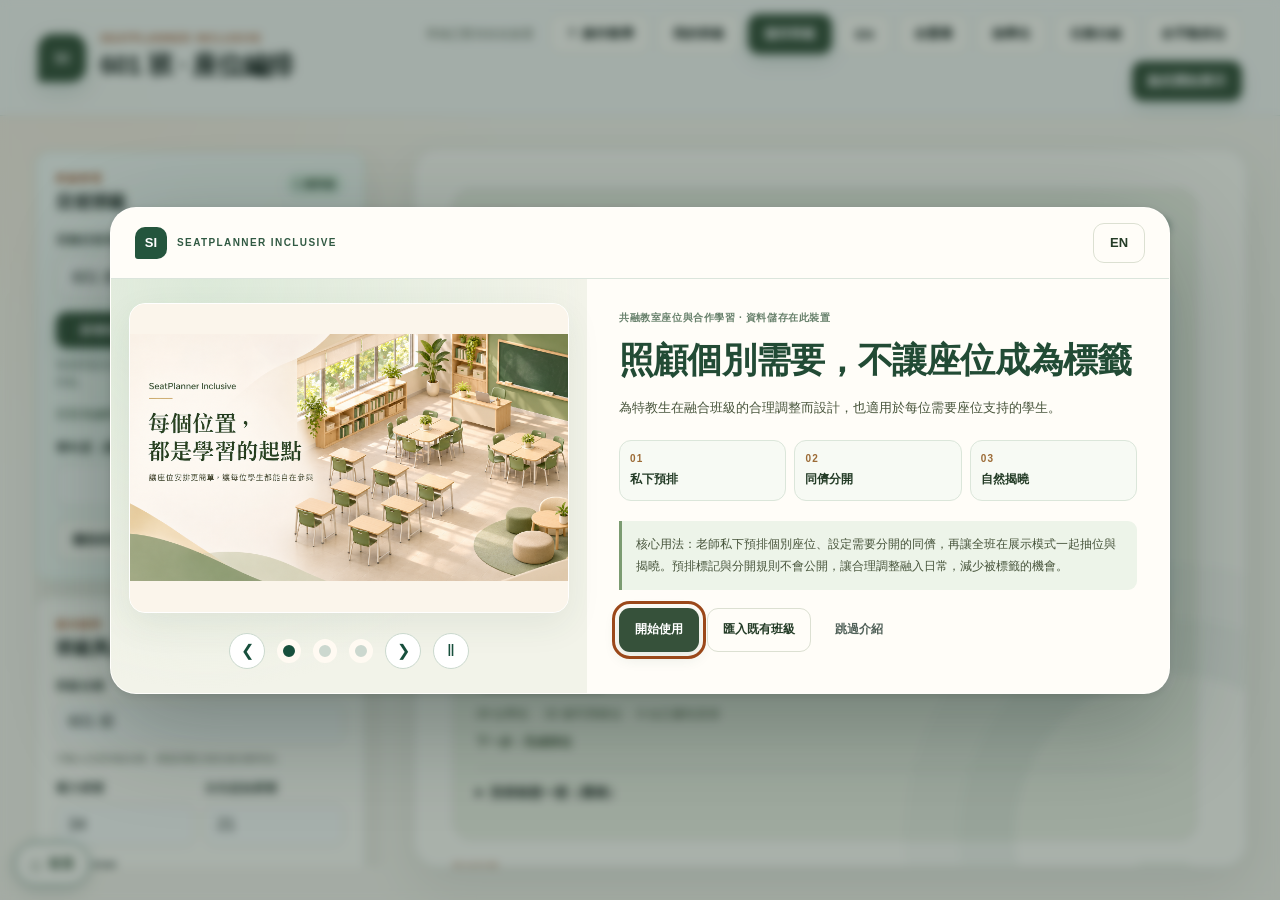
==== commit ef72cd2b: "Update SeatPlanner to latest local version" ====
--- a/index.html
+++ b/index.html
@@ -16,7 +16,7 @@
       <div class="brand">
         <span class="brand-mark" aria-hidden="true">SI</span>
         <div>
-          <p class="eyebrow">SEATPLANNER INCLUSIVE · 2.1</p>
+          <p class="eyebrow">SEATPLANNER INCLUSIVE</p>
           <h1 id="pageTitle">班級座位編排</h1>
         </div>
       </div>
@@ -396,7 +396,9 @@
 
       <section class="classroom-stage" aria-label="教室座位圖">
         <section class="workflow-card admin-only" aria-labelledby="workflowTitle">
-          <div class="workflow-heading"><div><p class="step-label">SEATPLANNER INCLUSIVE</p><h2 id="workflowTitle" data-i18n="workflow.title"></h2></div><span class="workflow-leaf" aria-hidden="true">❧</span></div>
+          <details id="workflowIntro" class="workflow-intro" open>
+          <summary class="workflow-intro-summary"><div class="workflow-heading"><div><p class="step-label">SEATPLANNER INCLUSIVE</p><h2 id="workflowTitle" data-i18n="workflow.title"></h2></div><span class="workflow-intro-chevron" aria-hidden="true">⌄</span></div></summary>
+          <div id="workflowIntroBody" class="workflow-intro-body">
           <p data-i18n="workflow.hint"></p>
           <section class="inclusive-purpose" aria-label="核心功能 / Core features">
             <p class="step-label" data-i18n="purpose.audience"></p>
@@ -408,6 +410,8 @@
             <p class="inclusive-public" data-i18n="purpose.public"></p>
             <small data-i18n="purpose.private"></small>
           </section>
+          </div>
+          </details>
           <nav class="workflow-steps" aria-label="編排步驟" data-i18n-aria-label="workflow.modes">
             <button type="button" data-workflow="class" aria-current="step"><b>01</b><span data-i18n="workflow.class"></span></button>
             <button type="button" data-workflow="room"><b>02</b><span data-i18n="workflow.room"></span></button>
@@ -450,7 +454,7 @@
           </div>
         </div>
         <section id="separationPanel" class="separation-panel admin-only" aria-labelledby="separationTitle">
-          <details id="separationDetails" open><summary id="separationTitle" data-v5="同儕分開安排｜僅老師可見，抽位必須遵守|Peer separation · teacher only, enforced in draws"></summary>
+          <details id="separationDetails"><summary id="separationTitle" data-v5="易干擾同儕分開安排｜僅老師可見，抽位必須遵守|Peer separation · teacher only, enforced in draws"></summary>
             <p data-v5="不相鄰包含左右、前後及斜角。不同桌組是另一項規則；只用於日常座位，不限制活動分組。|Nonadjacent includes horizontal, vertical and diagonal neighbors. Different tables is a separate rule. These rules apply to daily seating, not activity groups."></p>
             <input id="ruleSearch" type="search" aria-label="搜尋學生 / Search students" placeholder="搜尋學生 / Search students" />
             <div class="field-grid"><label class="field"><span data-v5="學生 A|Student A"></span><select id="ruleStudentA"></select></label><label class="field"><span data-v5="學生 B|Student B"></span><select id="ruleStudentB"></select></label></div>
--- a/assets/styles.css
+++ b/assets/styles.css
@@ -20,7 +20,7 @@
   --radius-md: 14px;
 }
 
-/* Inclusive 2.0: warm, readable controls and a separate first-visit surface. */
+
 :root { --paper: #f8f5ee; --surface: #fffdf8; --green: #36513a; --green-deep: #233e29; --green-soft: #edf1e6; --muted: #596354; --orange: #9b481a; --line: #dce0d2; }
 button:focus-visible, input:focus-visible, textarea:focus-visible, select:focus-visible, summary:focus-visible { outline: 3px solid #9b481a; outline-offset: 4px; }
 .save-status.is-error { color: #9c2b24; font-weight: 700; }
@@ -987,7 +987,7 @@
   *, *::before, *::after { scroll-behavior: auto !important; animation-duration: 0.01ms !important; animation-iteration-count: 1 !important; transition-duration: 0.01ms !important; }
 }
 
-/* The roster replaces settings while arranging; the classroom stays in place. */
+
 [hidden] { display: none !important; }
 .manual-mode .control-panel { display: none; }
 .manual-panel { display: flex; flex-direction: column; min-height: 0; gap: 8px; padding: 16px; }
@@ -1141,8 +1141,17 @@
 .carousel-dots button[aria-current="true"] { background: #174f3c; }
 .carousel-controls button:focus-visible, .welcome-carousel:focus-visible { outline: 3px solid #e77732; outline-offset: 3px; }
 
-/* Teacher-only introduction to the two core inclusion tools. */
+
 .inclusive-purpose { margin: 14px 0; padding: 16px; border: 1px solid #b9cfc1; border-radius: 12px; background: #f1f7f3; }
+.workflow-intro-summary { cursor: pointer; list-style: none; border-radius: 8px; }
+.workflow-intro-summary::-webkit-details-marker { display: none; }
+.workflow-intro-summary:focus-visible { outline: 3px solid #e77732; outline-offset: 5px; }
+.workflow-intro-chevron { flex: 0 0 auto; display: inline-block; color: #174f3c; font-size: 28px; line-height: 1; }
+.workflow-intro[open] .workflow-intro-chevron { transform: rotate(180deg); }
+.workflow-intro-body { display: flow-root; }
+.workflow-intro-chevron { transition: transform .45s cubic-bezier(.22,1,.36,1); }
+.workflow-intro.is-closing .workflow-intro-chevron { transform: rotate(0); }
+@media (prefers-reduced-motion: reduce) { .workflow-intro-chevron { transition: none; } }
 .inclusive-purpose h3 { margin: 4px 0 12px; color: #174f3c; font-size: 20px; }
 .inclusive-actions { display: grid; grid-template-columns: repeat(2, minmax(0, 1fr)); gap: 10px; }
 .inclusive-actions button { display: flex; flex-direction: column; gap: 7px; padding: 14px; border: 1px solid #b9cfc1; border-radius: 10px; background: white; color: #253f33; font: inherit; text-align: left; cursor: pointer; }
@@ -1154,7 +1163,7 @@
 .welcome-core { padding: 12px 16px; border-left: 4px solid #307655; background: #f1f7f3; line-height: 1.8; }
 @media (max-width: 620px) { .inclusive-actions { grid-template-columns: 1fr; } }
 
-/* Classroom objects share a logical canvas; controls stay at usable screen sizes. */
+
 .classroom-editor-toolbar, .classroom-object-tools { display: flex; flex-wrap: wrap; align-items: center; gap: 8px; margin: 12px 0; padding: 12px; border: 1px solid #b9cfc1; border-radius: 12px; background: #f3f8f5; }
 .classroom-editor-dock { position: sticky; top: 0; z-index: 30; background: #fffdf8; padding: 1px 0; max-height: 48dvh; overflow: auto; }
 .classroom-editing .classroom-stage > .workflow-card,
@@ -1218,7 +1227,7 @@
 .presentation-mode .geometry-enabled .canvas-marker { animation: none; }
 @media (pointer: coarse) { .geometry-handle { width: 24px; height: 24px; } .handle-rotate { top: -44px; width: 28px; height: 28px; } }
 
-/* The editor owns a fixed viewport; changing properties never resizes the scene. */
+
 body.classroom-workspace-open { overflow: hidden !important; }
 .classroom-workspace-open #homeButton { display: none !important; }
 .classroom-workspace { position: fixed; inset: 0; z-index: 100; display: grid; grid-template-rows: 56px minmax(0, 1fr) 54px; background: #edf1ef; color: #253f33; }
@@ -1280,7 +1289,7 @@
   .classroom-selection-layer .handle-rotate { top: -42px; }
 }
 
-/* A shared, raised surface for first-visit welcome and guided learning. */
+
 .welcome-dialog, .tour-dialog, .ready-dialog { border: 1px solid #fff8; background: #fffdf8; box-shadow: 0 32px 100px #0c211951, 0 2px 8px #0c21191c; }
 .welcome-dialog::backdrop, .tour-dialog::backdrop, .ready-dialog::backdrop { background: #132b225c; backdrop-filter: blur(5px); animation: introBackdrop 280ms ease-out both; }
 .welcome-dialog[open], .tour-dialog[open], .ready-dialog[open] { animation: introArrive 420ms cubic-bezier(.16,1,.3,1) both; }
@@ -1458,3 +1467,55 @@
 .workspace-properties .classroom-object-tools:has(> .drawing-hint) { display: grid; grid-template-columns: repeat(2,minmax(0,1fr)); gap: 10px; }
 .classroom-object-tools > .drawing-hint, .classroom-object-tools:has(> .drawing-hint) > strong, .classroom-object-tools:has(> .drawing-hint) > p, .classroom-object-tools:has(> .drawing-hint) > details, .classroom-object-tools > [data-drawing-action="add-seat"], .classroom-object-tools > [data-drawing-action="auto-seats"], .classroom-object-tools > [data-drawing-action="detach-table"], .classroom-object-tools > [data-drawing-action="locate-issue"], .classroom-object-tools:has(> .drawing-hint) > [data-canvas-action="fit"] { grid-column: 1 / -1; }
 .classroom-object-tools [data-drawing-action="delete"] { color: #93483b; }
+.priority-guide { width: min(620px, calc(100vw - 28px)); max-height: calc(100dvh - 32px); box-sizing: border-box; overflow: auto; padding: 28px; border: 1px solid #d6e4d9; border-radius: 24px; background: #fffdf7; color: #253f33; box-shadow: 0 28px 100px #102f3540; }
+.priority-guide[open] { animation: priority-arrive .4s cubic-bezier(.2,.8,.2,1) both; }
+.priority-guide::backdrop { background: #142d365c; backdrop-filter: blur(8px); }
+.priority-guide-top { display: flex; justify-content: space-between; align-items: center; gap: 12px; font-size: 13px; color: #61776b; }
+.priority-guide-scene { position: relative; overflow: hidden; height: 260px; margin: 20px 0 24px; border-radius: 18px; border: 1px solid #d6e5d9; background: radial-gradient(ellipse at 80% 10%, #e5eedc, transparent 60%), #f0f5ed; }
+.priority-demo-board { width: 120px; margin: 20px auto; border-radius: 7px; padding: 7px; text-align: center; background: #20543f; color: white; font-size: 13px; box-shadow: 0 5px 12px #174f3c18; }
+.priority-demo-grid { display: grid; grid-template-columns: repeat(3, 1fr); gap: 16px; width: 76%; margin: auto; }
+.priority-demo-seat { position: relative; display: grid; place-items: center; height: 52px; border: 1px solid #c9d7c8; border-radius: 10px; background: #fffdf9; color: #748473; box-shadow: 0 5px 0 #dce6d8; font-size: 16px; }
+.priority-demo-chosen { border: 2px solid #df974b; background: #fff0d9; color: #a05e23; }
+.priority-demo-person { opacity: 0; }
+.priority-demo-pin { position: absolute; top: -9px; right: -9px; display: grid; place-items: center; width: 24px; height: 24px; border-radius: 50%; background: #246147; color: white; opacity: 0; }
+.priority-demo-cursor { position: absolute; left: 51%; top: 102px; font-size: 40px; color: #df8036; text-shadow: 0 2px white; }
+[data-scene="0"] .priority-demo-cursor { animation: priority-point 3s ease-in-out infinite; }
+[data-scene="0"] .priority-demo-chosen { animation: priority-pulse 3s ease-in-out infinite; }
+.priority-demo-select { position: absolute; left: 28%; top: 66px; width: 48%; box-sizing: border-box; display: grid; gap: 10px; padding: 16px; border-radius: 14px; background: white; box-shadow: 0 12px 36px #1c49352b; font-size: 13px; opacity: 0; }
+.priority-demo-select strong { padding: 9px; border: 1px solid #c9d7c8; border-radius: 6px; }
+.priority-demo-confirm { padding: 8px; border-radius: 6px; background: #20543f; color: white; text-align: center; }
+[data-scene="1"] .priority-demo-select { opacity: 1; animation: priority-arrive .5s ease both; }
+[data-scene="1"] .priority-demo-cursor { left: 66%; top: 173px; animation: priority-point 2s ease-in-out infinite; z-index: 1; }
+[data-scene="1"] .priority-demo-person, [data-scene="1"] .priority-demo-pin { opacity: 1; }
+[data-scene="2"] .priority-demo-cursor { display: none; }
+[data-scene="2"] .priority-demo-seat { color: #20543f; background: #e4eee0; animation: priority-reveal .7s ease both; }
+[data-scene="2"] .priority-demo-chosen { border: 1px solid #c9d7c8; }
+[data-scene="2"] .priority-demo-person { opacity: 1; }
+.priority-demo-badge { position: absolute; bottom: 14px; left: 50%; transform: translateX(-50%); white-space: nowrap; padding: 6px 12px; border-radius: 20px; background: #20543f; color: white; font-size: 12px; opacity: 0; }
+[data-scene="2"] .priority-demo-badge { opacity: 1; }
+.priority-guide-copy h2 { font-size: clamp(22px, 4vw, 28px); line-height: 1.35; margin: 0 0 12px; color: #174f3c; }
+.priority-guide-copy p { line-height: 1.85; margin: 0; min-height: 100px; }
+.priority-guide-actions { display: flex; flex-wrap: wrap; justify-content: flex-end; gap: 10px; margin-top: 24px; }
+.priority-guide-actions .text-button { margin-right: auto; }
+#priorityGuideReplay { margin-bottom: 12px; }
+@keyframes priority-arrive { from { opacity: 0; transform: translateY(18px) scale(.97); } to { opacity: 1; transform: translateY(0) scale(1); } }
+@keyframes priority-point { 0%,100% { transform: translate(20px,18px); } 45%,65% { transform: translate(0,0) scale(.9); } }
+@keyframes priority-pulse { 0%,100% { box-shadow: 0 0 0 0 #df974b00; } 50% { box-shadow: 0 0 0 8px #df974b25; } }
+@keyframes priority-reveal { from { opacity: .2; transform: translateY(8px); } to { opacity: 1; transform: translateY(0); } }
+@media (max-width: 480px) { .priority-guide { padding: 20px; } .priority-guide-scene { height: 240px; } .priority-guide-actions .button-primary { flex: 1; } .priority-demo-grid { gap: 12px; } .priority-guide-copy p { min-height: 0; } }
+@media (prefers-reduced-motion: reduce) { .priority-guide, .priority-guide * { animation: none !important; } }
+.calm-mode .priority-guide, .calm-mode .priority-guide * { animation: none !important; }
+.seat-scroll-hint { position: fixed; right: max(18px, env(safe-area-inset-right)); bottom: max(18px, env(safe-area-inset-bottom)); z-index: 60; display: flex; align-items: center; gap: 16px; max-width: calc(100vw - 120px); padding: 13px 16px 13px 20px; border: 1px solid #b9d1bd; border-radius: 20px; background: #fffdf5f5; color: #174f3c; box-shadow: 0 8px 30px #173e3026; backdrop-filter: blur(12px); text-align: left; font: inherit; cursor: pointer; animation: seat-hint-arrive .4s ease both; }
+.seat-scroll-hint[hidden] { display: none; }
+.seat-scroll-copy { display: grid; gap: 4px; }
+.seat-scroll-copy strong { font-size: 14px; }
+.seat-scroll-copy small { color: #526957; font-size: 12px; line-height: 1.5; }
+.seat-scroll-arrow { display: grid; place-items: center; flex: 0 0 36px; width: 36px; height: 36px; border-radius: 50%; background: #20543f; color: white; font-size: 24px; animation: seat-hint-nudge 2.4s ease-in-out infinite; }
+.seat-scroll-hint:hover { background: #eef5e9; border-color: #608c6c; }
+.seat-scroll-hint:focus-visible { outline: 3px solid #e77732; outline-offset: 4px; }
+#seatGrid { scroll-margin-top: 28px; }
+@keyframes seat-hint-arrive { from { opacity: 0; transform: translateY(12px); } to { opacity: 1; transform: translateY(0); } }
+@keyframes seat-hint-nudge { 0%,35%,70%,100% { transform: translateY(0); } 50% { transform: translateY(4px); } }
+@media (max-width: 480px) { .seat-scroll-hint { right: 12px; bottom: max(12px, env(safe-area-inset-bottom)); gap: 10px; padding: 11px 12px; border-radius: 16px; } .seat-scroll-copy small { max-width: 155px; } }
+@media (prefers-reduced-motion: reduce) { .seat-scroll-hint, .seat-scroll-arrow { animation: none !important; } }
+.calm-mode .seat-scroll-hint, .calm-mode .seat-scroll-arrow { animation: none !important; }
